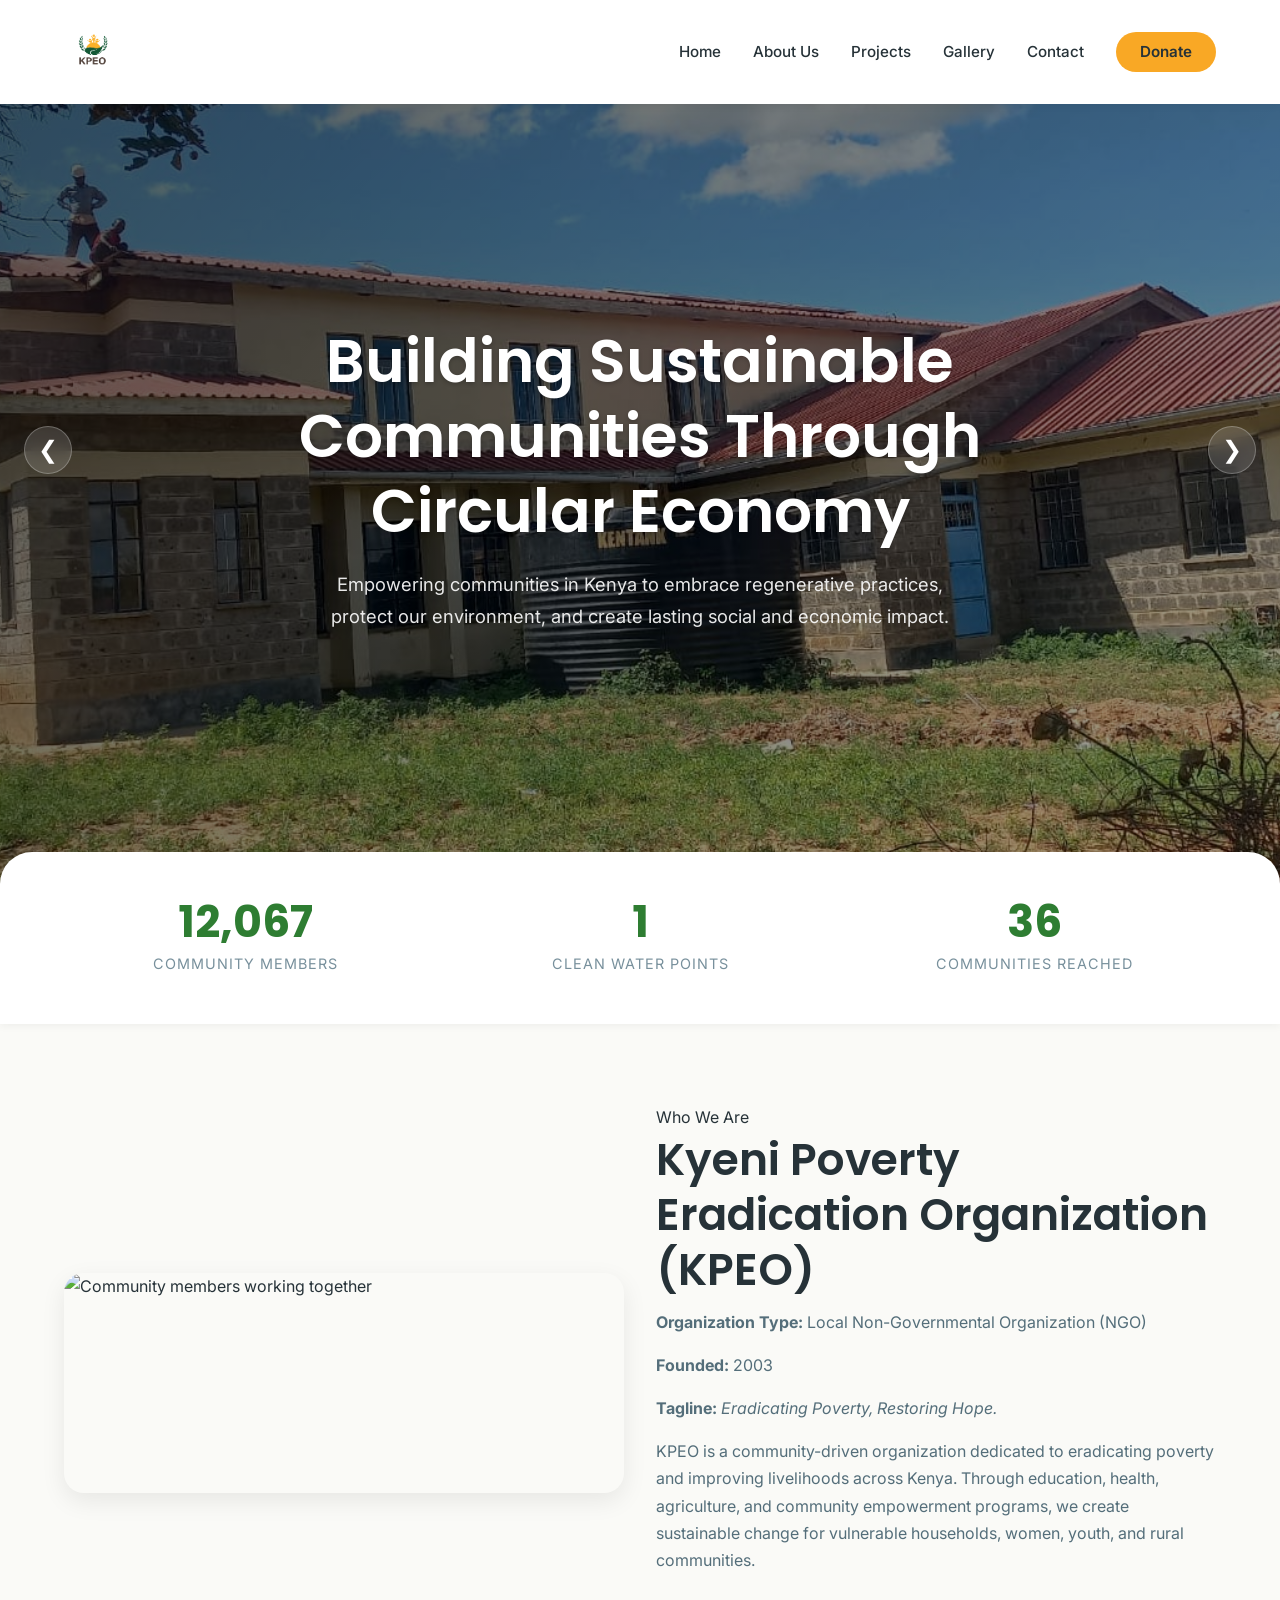
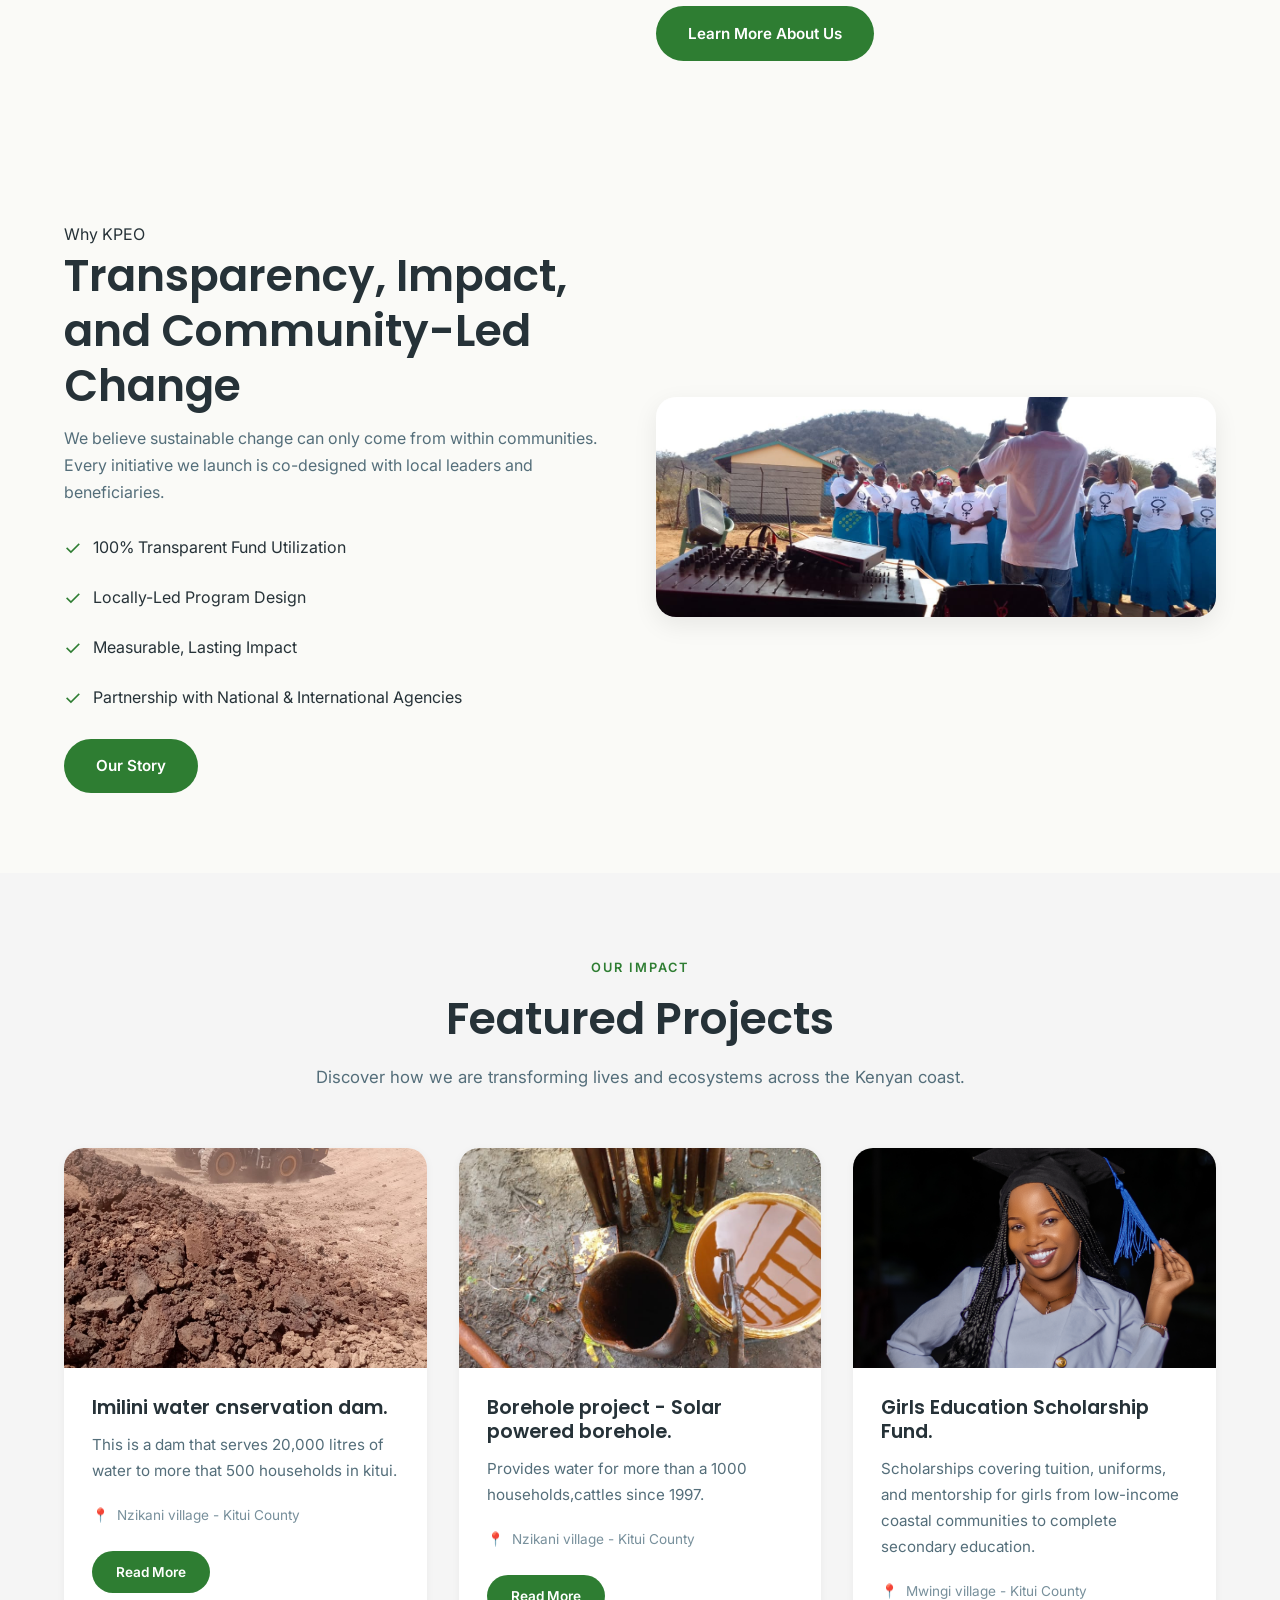
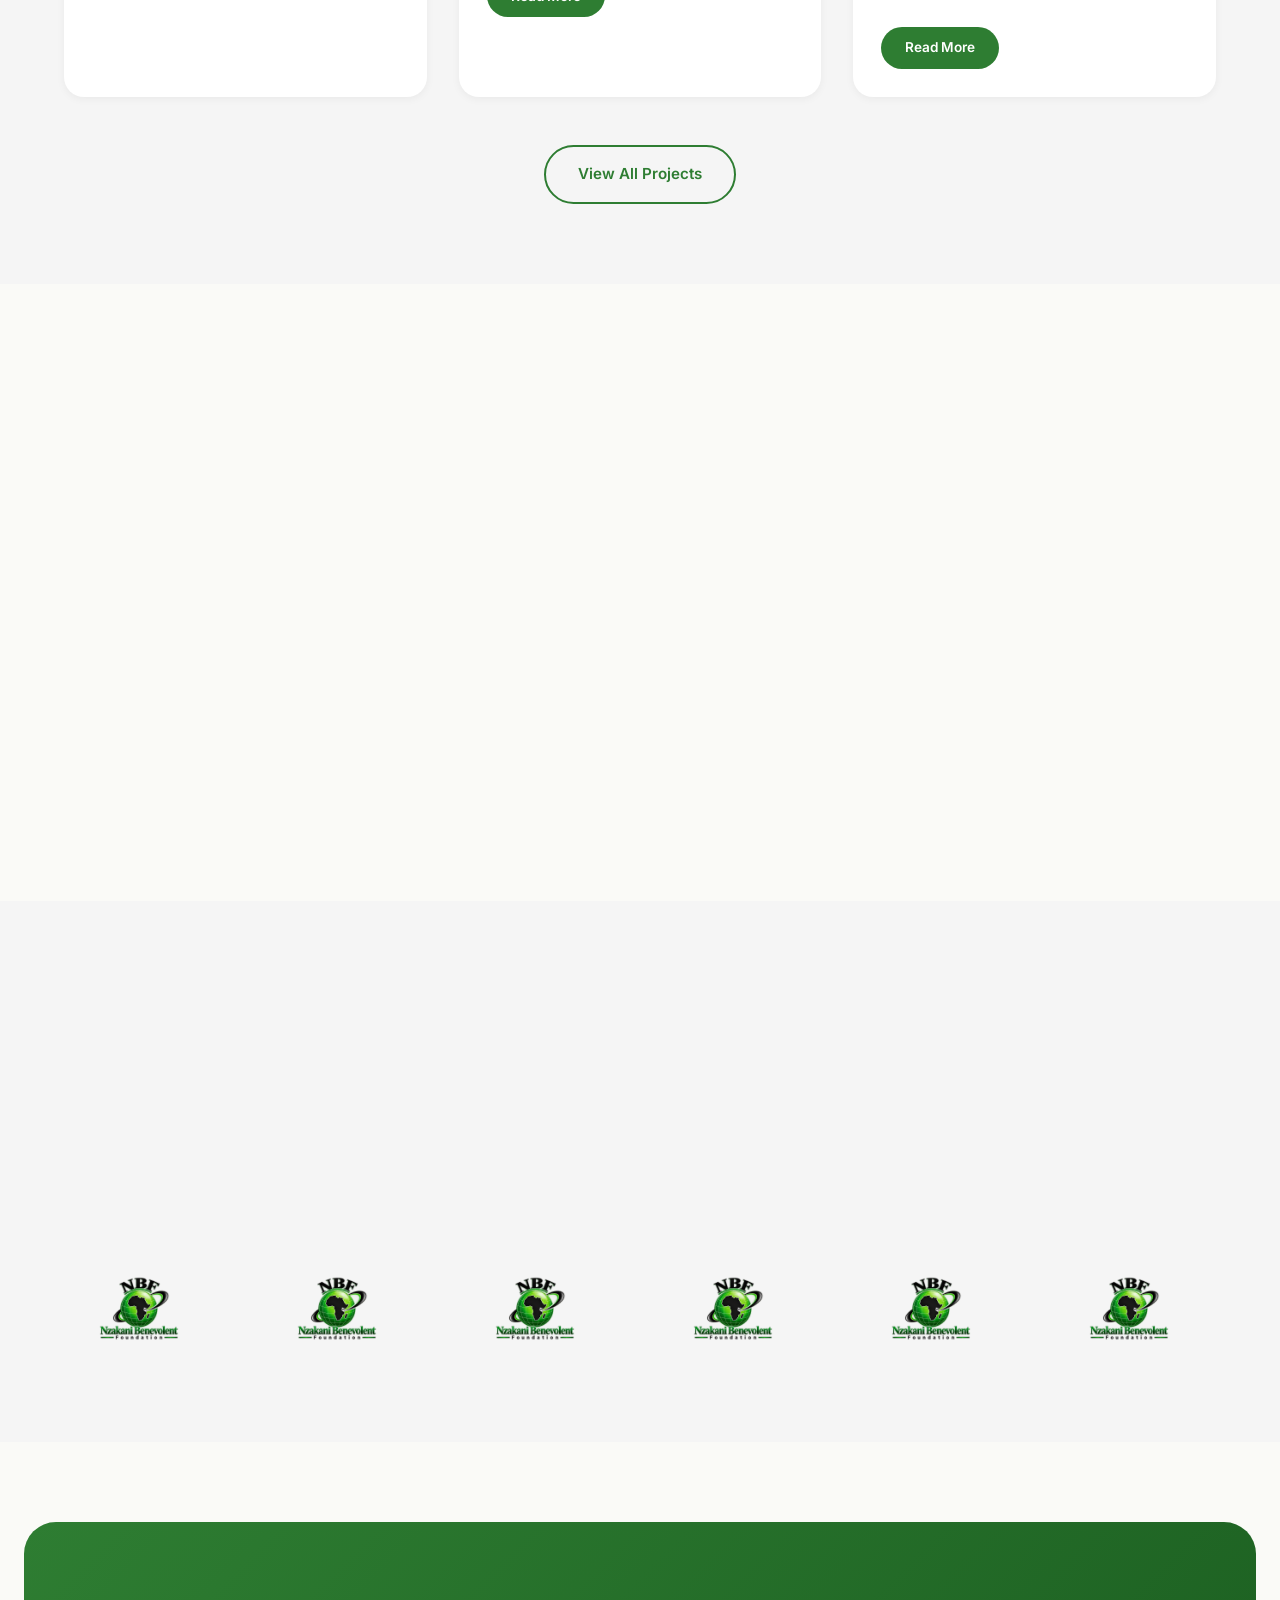
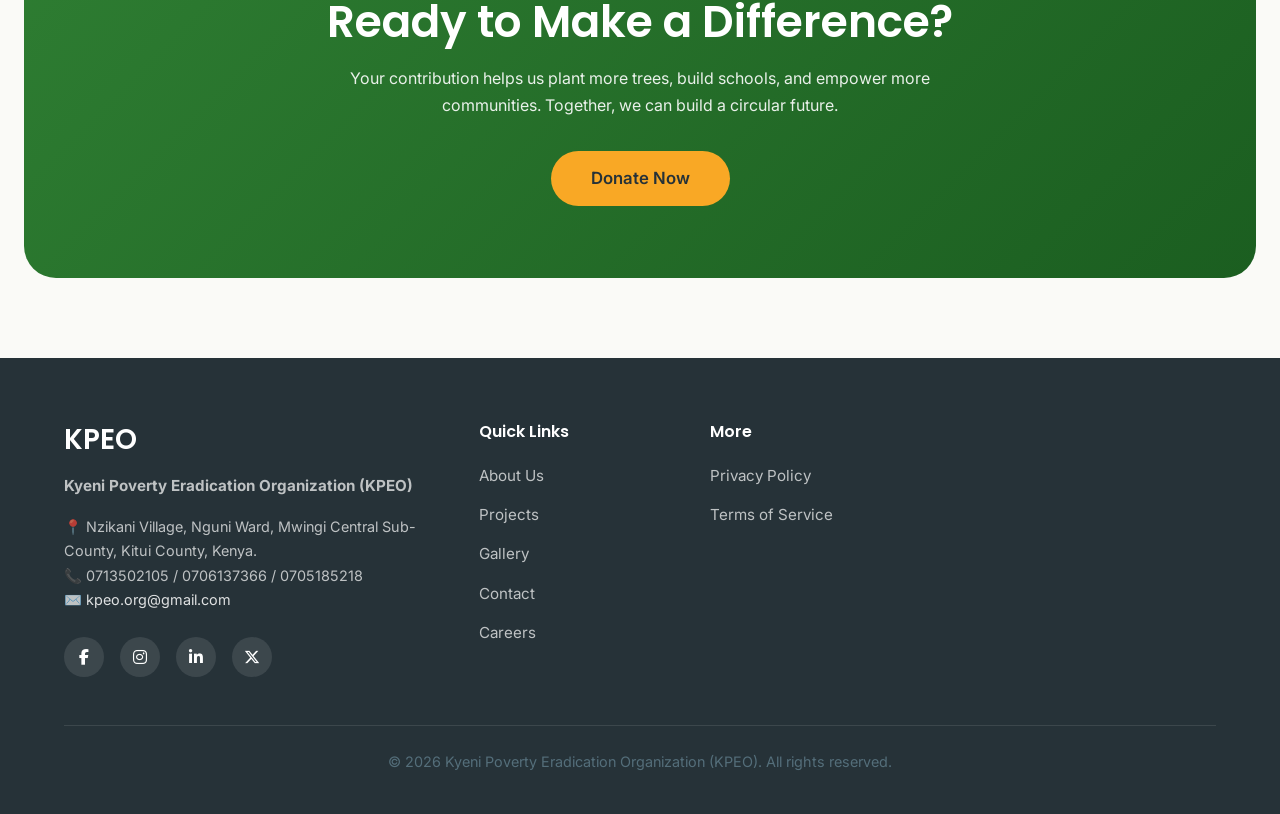
==== index.html @ de6117ae "Match home page featured project cards to projects page content and meta" ====
<!DOCTYPE html>
<html lang="en">
<head>
  <meta charset="UTF-8">
  <meta name="viewport" content="width=device-width, initial-scale=1.0">
  <meta name="description" content="Kyeni Poverty Eradication Organization (KPEO) - Building sustainable coastal communities in Kenya through circular economy, environmental conservation, education, and empowerment.">
  <meta name="keywords" content="KPEO, Kyeni Poverty Eradication Organization, Kenya, Kitui, Sustainability, Environment, NGO, Community, Waste Management, Recycling, Coastal Development">
  <link rel="canonical" href="https://kpeo.co.ke/">
  <meta property="og:title" content="Kyeni Poverty Eradication Organization | Building Sustainable Communities">
  <meta property="og:description" content="Join KPEO in creating sustainable coastal communities through circular economy initiatives, environmental conservation, education, and empowerment in Kenya.">
  <meta property="og:image" content="https://kpeo.co.ke/images/kpeo-01.png">
  <meta property="og:type" content="website">
  <meta property="og:url" content="https://kpeo.co.ke/">
  <meta name="twitter:card" content="summary_large_image">
  <meta name="twitter:title" content="Kyeni Poverty Eradication Organization | Building Sustainable Communities">
  <meta name="twitter:description" content="Join KPEO in creating sustainable coastal communities through circular economy initiatives in Kenya.">
  <meta name="twitter:image" content="https://kpeo.co.ke/images/kpeo-01.png">
  <title>Kyeni Poverty Eradication Organization | Building Sustainable Communities</title>
  
  <link rel="preconnect" href="https://fonts.googleapis.com">
  <link rel="preconnect" href="https://fonts.gstatic.com" crossorigin>
  <link href="https://fonts.googleapis.com/css2?family=Inter:wght@400;500;600;700&family=Poppins:wght@600;700;800&display=swap" rel="stylesheet">
  <link rel="preconnect" href="https://cdnjs.cloudflare.com">
  <link rel="stylesheet" href="https://cdnjs.cloudflare.com/ajax/libs/font-awesome/6.5.1/css/all.min.css">
  <link rel="stylesheet" href="css/style.css">
  <link rel="stylesheet" href="css/responsive.css">
  <link rel="stylesheet" href="css/animations.css">
  <link rel="sitemap" type="application/xml" title="Sitemap" href="/sitemap.xml">
  <script type="application/ld+json">
  {
    "@context": "https://schema.org",
    "@type": "Organization",
    "name": "Kyeni Poverty Eradication Organization",
    "alternateName": "KPEO",
    "url": "https://kpeo.co.ke",
    "logo": "https://kpeo.co.ke/images/kpeo-01.png",
    "address": {
      "@type": "PostalAddress",
      "streetAddress": "Nzikani Village, Nguni Ward",
      "addressLocality": "Mwingi Central Sub-County",
      "addressRegion": "Kitui County",
      "addressCountry": "Kenya"
    },
    "contactPoint": {
      "@type": "ContactPoint",
      "telephone": "+254-713-502-105",
      "contactType": "customer service"
    },
    "sameAs": [
      "https://www.facebook.com/KPEO.Kenya",
      "https://www.instagram.com/kpeo_kenya",
      "https://www.linkedin.com/company/kpeo",
      "https://twitter.com/kpeo_ke"
    ]
  }
  </script>
</head>
<body>
  <!-- Loading Screen -->
  <div class="loading-screen" aria-hidden="true">
    <div class="loader"></div>
  </div>

  <!-- Navigation -->
  <nav class="navbar" role="navigation" aria-label="Main Navigation">
    <div class="nav-container">
      <a href="index.html" class="nav-logo" aria-label="KPEO Home">
        <img src="images/kpeo-01.png" alt="KPEO Logo" class="nav-logo-img">
      </a>
      
      <ul class="nav-links">
        <li><a href="index.html" class="active">Home</a></li>
        <li><a href="about.html">About Us</a></li>
        <li><a href="projects.html">Projects</a></li>
        <li><a href="gallery.html">Gallery</a></li>
        <li><a href="contact.html">Contact</a></li>
        <li><a href="#donate" class="nav-donate mpesa-trigger">Donate</a></li>
      </ul>
      
      <div class="mobile-menu-btn" aria-label="Toggle Menu" aria-expanded="false">
        <span></span>
        <span></span>
        <span></span>
      </div>
    </div>
    
    <div class="mobile-menu" aria-hidden="true">
      <a href="index.html">Home</a>
      <a href="about.html">About Us</a>
      <a href="projects.html">Projects</a>
      <a href="gallery.html">Gallery</a>
      <a href="contact.html">Contact</a>
      <a href="#donate" class="btn btn-primary mpesa-trigger">Donate Now</a>
    </div>
  </nav>

  <main>
  <!-- Hero Section -->
  <header class="hero">
    <div class="hero-carousel">
      <div class="hero-slide active">
        <img src="images/gallery/WhatsApp Image 2026-08-18 at 15.17.33.jpeg" alt="KPEO community members working together on coastal development projects in Kenya" class="hero-background" loading="eager">
        <div class="hero-overlay"></div>
      </div>
      <div class="hero-slide">
        <img src="images/gallery/WhatsApp Image 2026-08-04 at 17.42.09.jpeg" alt="KPEO volunteers and community members collaborating on environmental conservation" class="hero-background" loading="lazy">
        <div class="hero-overlay"></div>
      </div>
      <div class="hero-slide">
        <img src="images/gallery/WhatsApp Image 2026-08-04 at 17.42.10.jpeg" alt="KPEO water project providing clean drinking water to coastal communities" class="hero-background" loading="lazy">
        <div class="hero-overlay"></div>
      </div>
      <div class="hero-slide">
        <img src="images/gallery/WhatsApp Image 2026-08-04 at 17.42.04 (2).jpeg" alt="KPEO sustainable farming and agriculture training for coastal communities" class="hero-background" loading="lazy">
        <div class="hero-overlay"></div>
      </div>
      <div class="hero-slide">
        <img src="images/gallery/WhatsApp Image 2026-08-04 at 17.42.06 (2).jpeg" alt="KPEO volunteers engaged in community development and environmental cleanup" class="hero-background" loading="lazy">
        <div class="hero-overlay"></div>
      </div>
    </div>
      <div class="hero-content">
        <h1>Building Sustainable Communities Through Circular Economy</h1>
        <p>Empowering communities in Kenya to embrace regenerative practices, protect our environment, and create lasting social and economic impact.</p>
      </div>
    <div class="hero-nav">
      <button class="hero-prev" aria-label="Previous slide">&#10094;</button>
      <button class="hero-next" aria-label="Next slide">&#10095;</button>
    </div>
    <div class="hero-dots">
      <button class="dot active" aria-label="Slide 1"></button>
      <button class="dot" aria-label="Slide 2"></button>
      <button class="dot" aria-label="Slide 3"></button>
      <button class="dot" aria-label="Slide 4"></button>
      <button class="dot" aria-label="Slide 5"></button>
    </div>
  </header>

  <!-- Stats Bar -->
  <section class="stats-bar">
    <div class="container">
      <div class="stats-grid">
        <div class="stat-item animate-fade-up">
          <div class="stat-number counter" data-target="12500">0</div>
          <div class="stat-label">Community Members</div>
        </div>
        <div class="stat-item animate-fade-up delay-2">
          <div class="stat-number counter" data-target="2">0</div>
          <div class="stat-label">Clean Water Points</div>
        </div>
        <div class="stat-item animate-fade-up delay-3">
          <div class="stat-number counter" data-target="38">0</div>
          <div class="stat-label">Communities Reached</div>
        </div>
      </div>
    </div>
  </section>

  <!-- About Preview -->
  <section class="section">
    <div class="container">
      <div class="grid grid-2" style="align-items: center;">
        <div class="animate-fade-left">
          <img src="https://picsum.photos/seed/community/800/600" alt="Community members working together" class="card-image" style="border-radius: var(--radius-lg); box-shadow: var(--shadow-md);">
        </div>
        <div class="animate-fade-right">
          <span class="subtitle">Who We Are</span>
          <h2>Kyeni Poverty Eradication Organization (KPEO)</h2>
          <p><strong>Organization Type:</strong> Local Non-Governmental Organization (NGO)</p>
          <p><strong>Founded:</strong> 2003</p>
          <p><strong>Tagline:</strong> <em>Eradicating Poverty, Restoring Hope.</em></p>
          <p>KPEO is a community-driven organization dedicated to eradicating poverty and improving livelihoods across Kenya. Through education, health, agriculture, and community empowerment programs, we create sustainable change for vulnerable households, women, youth, and rural communities.</p>
          <a href="about.html" class="btn btn-primary" style="margin-top: 1rem;">Learn More About Us</a>
        </div>
      </div>
    </div>
  </section>

  <!-- Why Choose Us -->
  <section class="section">
    <div class="container">
      <div class="grid grid-2" style="align-items: center;">
        <div class="animate-fade-left">
          <span class="subtitle">Why KPEO</span>
          <h2>Transparency, Impact, and Community-Led Change</h2>
          <p>We believe sustainable change can only come from within communities. Every initiative we launch is co-designed with local leaders and beneficiaries.</p>
          <ul style="margin-top: 1.5rem; display: flex; flex-direction: column; gap: 1rem;">
            <li style="display: flex; align-items: center; gap: 0.75rem;">
              <span style="color: var(--primary-green); font-size: 1.25rem;" aria-hidden="true">✓</span>
              <span>100% Transparent Fund Utilization</span>
            </li>
            <li style="display: flex; align-items: center; gap: 0.75rem;">
              <span style="color: var(--primary-green); font-size: 1.25rem;" aria-hidden="true">✓</span>
              <span>Locally-Led Program Design</span>
            </li>
            <li style="display: flex; align-items: center; gap: 0.75rem;">
              <span style="color: var(--primary-green); font-size: 1.25rem;" aria-hidden="true">✓</span>
              <span>Measurable, Lasting Impact</span>
            </li>
            <li style="display: flex; align-items: center; gap: 0.75rem;">
              <span style="color: var(--primary-green); font-size: 1.25rem;" aria-hidden="true">✓</span>
              <span>Partnership with National & International Agencies</span>
            </li>
          </ul>
          <a href="about.html" class="btn btn-primary" style="margin-top: 1.5rem;">Our Story</a>
        </div>
        <div class="animate-fade-right">
          <img src="images/gallery/WhatsApp Image 2026-08-04 at 18.52.10 (3).jpeg" alt="Mangrove restoration project" class="card-image" style="border-radius: var(--radius-lg); box-shadow: var(--shadow-md);">
        </div>
      </div>
    </div>
  </section>

  <!-- Featured Projects -->  
  <section class="section bg-light">
    <div class="container">
      <div class="section-header animate-fade-up">
        <span class="subtitle">Our Impact</span>
        <h2>Featured Projects</h2>
        <p>Discover how we are transforming lives and ecosystems across the Kenyan coast.</p>
      </div>
      <div class="grid grid-3">
        <article class="card project-card animate-fade-up">
          <img src="images/projects/WhatsApp Image 2026-08-04 at 17.42.02.jpeg" alt="Clean Water Project" class="card-image" loading="lazy">
          <div class="card-body">
            <h3 class="card-title">Imilini water cnservation dam.</h3>
            <p class="card-text">This is a dam that serves 20,000 litres of water to more that 500 households  in kitui.</p>
            <div class="card-meta"><span>📍</span>Nzikani village - Kitui County</div>
            <a href="projects.html" class="btn btn-primary btn-sm" style="margin-top: 1rem;">Read More</a>
          </div>
        </article>
        <article class="card project-card animate-fade-up delay-1">
          <img src="images/projects/WhatsApp Image 2026-08-04 at 17.42.05.jpeg" alt="Borehole Project" class="card-image" loading="lazy">
          <div class="card-body">
            <h3 class="card-title">Borehole project - Solar powered borehole.</h3>
            <p class="card-text">Provides water for more than a 1000 households,cattles since 1997.</p>
            <div class="card-meta"><span>📍</span> Nzikani village - Kitui County</div>
            <a href="projects.html" class="btn btn-primary btn-sm" style="margin-top: 1rem;">Read More</a>
          </div>
        </article>
        <article class="card project-card animate-fade-up delay-2">
          <img src="images/team/1002024699.jpg.jpeg" alt="Education Project" class="card-image" loading="lazy">
          <div class="card-body">
            <h3 class="card-title">Girls Education Scholarship Fund.</h3>
            <p class="card-text">Scholarships covering tuition, uniforms, and mentorship for girls from low-income coastal communities to complete secondary education.</p>
            <div class="card-meta"><span>📍</span> Mwingi village - Kitui County</div>
            <a href="projects.html" class="btn btn-primary btn-sm" style="margin-top: 1rem;">Read More</a>
          </div>
        </article>
      </div>
      <div class="text-center" style="margin-top: 3rem;">
        <a href="projects.html" class="btn btn-outline">View All Projects</a>
      </div>
    </div>
  </section>

  <!-- Testimonials -->
  <section class="section">
    <div class="container">
      <div class="section-header animate-fade-up">
        <span class="subtitle">Testimonials</span>
        <h2>Voices From Our Community</h2>
        <p>Hear from the people whose lives have been transformed by KPEO initiatives.</p>
      </div>
      <div class="grid grid-3">
        <div class="testimonial-card animate-fade-up">
          <p class="testimonial-text">"KPEO didn't just provide water; they gave us dignity and hope. Our children no longer walk 5 kilometers to fetch water."</p>
          <div class="testimonial-author">
            <span class="testimonial-avatar" style="display: flex; align-items: center; justify-content: center; background: var(--primary-green); color: white; font-weight: bold; font-size: 1.1rem;">FM</span>
            <div>
              <div class="testimonial-name">Charles Kimanzi</div>
              <div class="testimonial-role">Community Chair, Ngune</div>
            </div>
          </div>
        </div>
        <div class="testimonial-card animate-fade-up delay-1">
          <p class="testimonial-text">"The small kitchen garden changed my farming approach. My harvests have doubled while preserving the environment."</p>
          <div class="testimonial-author">
            <span class="testimonial-avatar" style="display: flex; align-items: center; justify-content: center; background: var(--ocean-blue); color: white; font-weight: bold; font-size: 1.1rem;">JO</span>
            <div>
              <div class="testimonial-name">Juma Mwendwa</div>
              <div class="testimonial-role">Youth Farmer, ukasi</div>
            </div>
          </div>
        </div>
        <div class="testimonial-card animate-fade-up delay-2">
          <p class="testimonial-text">"As a volunteer, I have never felt more connected to purpose. KPEO shows that local action creates global impact."</p>
          <div class="testimonial-author">
            <span class="testimonial-avatar" style="display: flex; align-items: center; justify-content: center; background: var(--accent-orange); color: var(--dark-text); font-weight: bold; font-size: 1.1rem;">WK</span>
            <div>
              <div class="testimonial-name">Mwema kituko</div>
              <div class="testimonial-role">Volunteer, Mwingi</div>
            </div>
          </div>
        </div>
      </div>
    </div>
  </section>

  <!-- Partners -->
  <section class="section bg-light">
    <div class="container">
      <div class="section-header animate-fade-up">
        <span class="subtitle">Our Partners</span>
        <h2>Collaborating for Greater Impact</h2>
        <p>We work with governments, international agencies, and local organizations to scale our reach.</p>
      </div>
      <div class="partners-carousel-wrap">
        <div class="partners-carousel">
          <img src="images/nbf.png" alt="Nzikani Benevolent Foundation (NBF) logo" class="partner-logo nbf-logo" loading="lazy">
          <img src="images/nbf.png" alt="Nzikani Benevolent Foundation (NBF) logo" class="partner-logo nbf-logo" loading="lazy">
          <img src="images/nbf.png" alt="Nzikani Benevolent Foundation (NBF) logo" class="partner-logo nbf-logo" loading="lazy">
          <img src="images/nbf.png" alt="Nzikani Benevolent Foundation (NBF) logo" class="partner-logo nbf-logo" loading="lazy">
          <img src="images/nbf.png" alt="Nzikani Benevolent Foundation (NBF) logo" class="partner-logo nbf-logo" loading="lazy">
          <img src="images/nbf.png" alt="Nzikani Benevolent Foundation (NBF) logo" class="partner-logo nbf-logo" loading="lazy">
          <img src="images/nbf.png" alt="Nzikani Benevolent Foundation (NBF) logo" class="partner-logo nbf-logo" loading="lazy">
          <img src="images/nbf.png" alt="Nzikani Benevolent Foundation (NBF) logo" class="partner-logo nbf-logo" loading="lazy">
        </div>
      </div>
    </div>
  </section>

  <!-- CTA -->
  <section class="section" id="donate">
    <div class="cta-section animate-fade-up">
      <h2>Ready to Make a Difference?</h2>
      <p>Your contribution helps us plant more trees, build schools, and empower more communities. Together, we can build a circular future.</p>
      <div class="hero-buttons">
        <button type="button" class="btn btn-accent btn-lg mpesa-trigger" id="mpesaBtn">Donate Now</button>
      </div>
    </div>
  </main>

  <!-- Footer -->
  <footer class="footer">
    <div class="container">
      <div class="footer-grid">
        <div class="footer-brand">
          <h3>KPEO</h3>
           <p><strong>Kyeni Poverty Eradication Organization (KPEO)</strong></p>
           <p style="font-size: 0.9rem; margin-top: 0.75rem;">
             📍 Nzikani Village, Nguni Ward, Mwingi Central Sub-County, Kitui County, Kenya.<br>
             📞 0713502105 / 0706137366 / 0705185218<br>
             ✉️ <a href="mailto:kpeo.org@gmail.com" style="color: rgba(255,255,255,0.85);">kpeo.org@gmail.com</a>
           </p>
           <div class="footer-social">
              <a href="#" aria-label="Facebook" class="social-icon-btn"><i class="fa-brands fa-facebook-f"></i></a>
              <a href="#" aria-label="Instagram" class="social-icon-btn"><i class="fa-brands fa-instagram"></i></a>
              <a href="#" aria-label="LinkedIn" class="social-icon-btn"><i class="fa-brands fa-linkedin-in"></i></a>
              <a href="#" aria-label="Twitter" class="social-icon-btn"><i class="fa-brands fa-x-twitter"></i></a>
           </div>
        </div>
        <div class="footer-links">
          <h4>Quick Links</h4>
          <ul>
            <li><a href="about.html">About Us</a></li>
            <li><a href="projects.html">Projects</a></li>
            <li><a href="gallery.html">Gallery</a></li>
            <li><a href="contact.html">Contact</a></li>
            <li><a href="#">Careers</a></li>
          </ul>
        </div>
        <div class="footer-links">
          <h4>More</h4>
            <ul>
              <li><a href="privacy.html">Privacy Policy</a></li>
              <li><a href="#">Terms of Service</a></li>
            </ul>
        </div>
      </div>
      <div class="footer-bottom">
         <p>&copy; 2026 Kyeni Poverty Eradication Organization (KPEO). All rights reserved.</p>
      </div>
    </div>
  </footer>

  <!-- Back To Top -->
  <button class="back-to-top" aria-label="Back to top" aria-hidden="true">
    <svg width="24" height="24" viewBox="0 0 24 24" fill="none" stroke="currentColor" stroke-width="2" stroke-linecap="round" stroke-linejoin="round"><path d="M18 15l-6-6-6 6"/></svg>
  </button>

  <!-- Lightbox -->
  <div class="lightbox" aria-hidden="true">
    <button class="lightbox-close" aria-label="Close lightbox">&times;</button>
    <button class="lightbox-nav lightbox-prev" aria-label="Previous image">&#10094;</button>
    <button class="lightbox-nav lightbox-next" aria-label="Next image">&#10095;</button>
    <div class="lightbox-content">
      <img src="" alt="" style="max-width:100%;max-height:80vh;border-radius:var(--radius-md);">
    </div>
  </div>

  <!-- M-Pesa Modal -->
  <div class="mpesa-modal-overlay" id="mpesaModal" aria-hidden="true">
    <div class="mpesa-modal" role="dialog" aria-modal="true" aria-labelledby="mpesaModalTitle">
      <button class="mpesa-modal-close" aria-label="Close modal">&times;</button>
      <img src="images/mpesa.png" alt="M-Pesa Logo" class="mpesa-logo">
      <h3 id="mpesaModalTitle">Donate via M-Pesa</h3>
      <p class="mpesa-till-label">Till Number</p>
      <p class="mpesa-till-number">4380149</p>
      <p class="mpesa-instructions">Go to <strong>Lipa na M-Pesa</strong> &rarr; <strong>Buy Goods</strong> &rarr; Enter Till Number above</p>
    </div>
  </div>

  <!-- Scripts -->
  <script src="js/script.js"></script>
  <script src="js/navigation.js"></script>  
  <script src="js/counters.js"></script>
  <script src="js/animations.js"></script>
  <script src="js/contact.js"></script>
  <script src="js/gallery.js"></script>
</body>
</html>
---- css/style.css ----
/* ============================================
   KPEO - MAIN STYLESHEET
   ============================================ */

/* CSS Custom Properties */
:root {
  --primary-green: #2E7D32;
  --ocean-blue: #0277BD;
  --accent-orange: #F9A825;
  --background: #FAFAF7;
  --white: #FFFFFF;
  --dark-text: #263238;
  --light-gray: #F5F5F5;
  --gray-300: #E0E0E0;
  --gray-700: #424242;
  --font-heading: 'Poppins', sans-serif;
  --font-body: 'Inter', sans-serif;
  --shadow-sm: 0 2px 8px rgba(0,0,0,0.05);
  --shadow-md: 0 8px 24px rgba(0,0,0,0.08);
  --shadow-lg: 0 16px 48px rgba(0,0,0,0.12);
  --radius-sm: 8px;
  --radius-md: 12px;
  --radius-lg: 20px;
  --radius-xl: 32px;
  --transition: 0.3s cubic-bezier(0.25, 0.46, 0.45, 0.94);
  --container-max: 1200px;
}

/* Reset & Base */
*, *::before, *::after {
  margin: 0;
  padding: 0;
  box-sizing: border-box;
}

html {
  scroll-behavior: smooth;
  font-size: 16px;
}

body {
  font-family: var(--font-body);
  color: var(--dark-text);
  background-color: var(--background);
  line-height: 1.7;
  overflow-x: hidden;
  -webkit-font-smoothing: antialiased;
  -moz-osx-font-smoothing: grayscale;
}

img {
  max-width: 100%;
  height: auto;
  display: block;
}

a {
  text-decoration: none;
  color: inherit;
  transition: color var(--transition);
}

ul {
  list-style: none;
}

/* Typography */
h1, h2, h3, h4, h5, h6 {
  font-family: var(--font-heading);
  font-weight: 600;
  line-height: 1.25;
  color: var(--dark-text);
  margin-bottom: 0.75rem;
}

h1 { font-size: clamp(2.25rem, 5vw, 3.75rem); }
h2 { font-size: clamp(1.75rem, 4vw, 2.75rem); }
h3 { font-size: clamp(1.25rem, 2.5vw, 1.75rem); }
h4 { font-size: 1.25rem; }
h5 { font-size: 1.1rem; }
h6 { font-size: 1rem; }

p {
  margin-bottom: 1rem;
  color: #546E7A;
}

/* Utilities */
.container {
  max-width: var(--container-max);
  margin: 0 auto;
  padding: 0 1.5rem;
}

.section {
  padding: 5rem 0;
}

.section-header {
  text-align: center;
  max-width: 700px;
  margin: 0 auto 3.5rem;
}

.section-header .subtitle {
  display: inline-block;
  text-transform: uppercase;
  letter-spacing: 2px;
  font-size: 0.8rem;
  font-weight: 600;
  color: var(--primary-green);
  margin-bottom: 0.75rem;
}

.section-header h2 {
  margin-bottom: 1rem;
}

.section-header p {
  font-size: 1.05rem;
  line-height: 1.8;
  margin-bottom: 0;
}

.bg-light { background-color: var(--light-gray); }
.bg-white { background-color: var(--white); }
.bg-green { background-color: var(--primary-green); }

.text-center { text-align: center; }
.text-white { color: var(--white); }
.text-green { color: var(--primary-green); }
.text-blue { color: var(--ocean-blue); }
.text-orange { color: var(--accent-orange); }

.flex { display: flex; }
.items-center { align-items: center; }
.justify-between { justify-content: space-between; }
.gap-1 { gap: 1rem; }
.gap-2 { gap: 2rem; }

.grid {
  display: grid;
  gap: 2rem;
}

.grid-2 { grid-template-columns: repeat(2, 1fr); }
.grid-3 { grid-template-columns: repeat(3, 1fr); }
.grid-4 { grid-template-columns: repeat(4, 1fr); }

/* Buttons */
.btn {
  display: inline-flex;
  align-items: center;
  justify-content: center;
  gap: 0.5rem;
  padding: 0.9rem 2rem;
  font-family: var(--font-body);
  font-size: 0.95rem;
  font-weight: 600;
  border-radius: 50px;
  border: none;
  cursor: pointer;
  transition: all var(--transition);
  position: relative;
  overflow: hidden;
}

.btn-primary {
  background-color: var(--primary-green);
  color: var(--white);
}

.btn-primary:hover {
  background-color: #1B5E20;
  transform: translateY(-2px);
  box-shadow: var(--shadow-md);
}

.btn-secondary {
  background-color: transparent;
  color: var(--white);
  border: 2px solid var(--white);
}

.btn-secondary:hover {
  background-color: var(--white);
  color: var(--dark-text);
  transform: translateY(-2px);
}

.btn-accent {
  background-color: var(--accent-orange);
  color: var(--dark-text);
}

.btn-accent:hover {
  background-color: #F57F17;
  transform: translateY(-2px);
  box-shadow: var(--shadow-md);
}

.btn-outline {
  background-color: transparent;
  color: var(--primary-green);
  border: 2px solid var(--primary-green);
}

.btn-outline:hover {
  background-color: var(--primary-green);
  color: var(--white);
}

.btn-sm {
  padding: 0.6rem 1.5rem;
  font-size: 0.85rem;
}

.btn-lg {
  padding: 1.1rem 2.5rem;
  font-size: 1.05rem;
}

/* Cards */
.card {
  background: var(--white);
  border-radius: var(--radius-lg);
  box-shadow: var(--shadow-sm);
  overflow: hidden;
  transition: all var(--transition);
}

.card:hover {
  transform: translateY(-8px);
  box-shadow: var(--shadow-lg);
}

.card-image {
  width: 100%;
  height: 220px;
  object-fit: cover;
}

.card-body {
  padding: 1.75rem;
}

.card-title {
  font-size: 1.2rem;
  font-weight: 600;
  margin-bottom: 0.75rem;
}

.card-text {
  font-size: 0.95rem;
  color: #546E7A;
  margin-bottom: 1.25rem;
}

.card-meta {
  display: flex;
  align-items: center;
  gap: 0.5rem;
  font-size: 0.85rem;
  color: #78909C;
  margin-bottom: 0.5rem;
}

/* Progress Bar */
.progress {
  width: 100%;
  height: 8px;
  background-color: var(--light-gray);
  border-radius: 10px;
  overflow: hidden;
  margin: 1rem 0;
}

.progress-bar {
  height: 100%;
  background-color: var(--primary-green);
  border-radius: 10px;
  transition: width 1s ease;
}

/* Navigation */
.navbar {
  position: fixed;
  top: 0;
  left: 0;
  width: 100%;
  z-index: 1000;
  padding: 0.75rem 0;
  background-color: var(--white);
  box-shadow: var(--shadow-sm);
  transition: all var(--transition);
}

.navbar.scrolled {
  padding: 0.6rem 0;
  box-shadow: var(--shadow-md);
}

.nav-container {
  max-width: var(--container-max);
  margin: 0 auto;
  padding: 0 1.5rem;
  display: flex;
  align-items: center;
  justify-content: space-between;
  gap: 2rem;
}

.nav-logo {
  display: flex;
  align-items: center;
  gap: 0.75rem;
  transition: all var(--transition);
  z-index: 1001;
}

.nav-logo-img {
  height: 80px;
  width: auto;
  object-fit: contain;
  flex-shrink: 0;
}

.navbar.scrolled .nav-logo-img {
  height: 64px;
}

.nav-links {
  display: flex;
  align-items: center;
  gap: 2rem;
  flex-shrink: 0;
}

.nav-links a {
  font-size: 0.95rem;
  font-weight: 500;
  color: var(--dark-text);
  transition: color var(--transition);
  position: relative;
}

.nav-links a::after {
  content: '';
  position: absolute;
  bottom: -4px;
  left: 0;
  width: 0;
  height: 2px;
  background-color: var(--accent-orange);
  transition: width var(--transition);
}

.nav-links a:hover::after,
.nav-links a.active::after {
  width: 100%;
}

.nav-links a:hover {
  color: var(--primary-green);
}

.nav-donate {
  padding: 0.65rem 1.5rem;
  background-color: var(--accent-orange);
  color: var(--dark-text) !important;
  border-radius: 50px;
  font-weight: 600 !important;
}

.nav-donate:hover {
  background-color: #F57F17;
  color: var(--dark-text) !important;
}

.nav-donate::after {
  display: none !important;
}

/* Mobile Menu Button */
.mobile-menu-btn {
  display: none;
  flex-direction: column;
  gap: 5px;
  cursor: pointer;
  z-index: 1001;
}

.mobile-menu-btn span {
  display: block;
  width: 24px;
  height: 2px;
  background-color: var(--dark-text);
  transition: all var(--transition);
}

.mobile-menu-btn.active span:nth-child(1) {
  transform: rotate(45deg) translate(5px, 5px);
}

.mobile-menu-btn.active span:nth-child(2) {
  opacity: 0;
}

.mobile-menu-btn.active span:nth-child(3) {
  transform: rotate(-45deg) translate(5px, -5px);
}

/* Mobile Menu */
.mobile-menu {
  position: fixed;
  top: 0;
  right: -100%;
  width: 100%;
  height: 100vh;
  background-color: rgba(255,255,255,0.98);
  backdrop-filter: blur(10px);
  display: flex;
  flex-direction: column;
  align-items: center;
  justify-content: center;
  gap: 2rem;
  transition: right 0.4s cubic-bezier(0.25, 0.46, 0.45, 0.94);
  z-index: 999;
}

.mobile-menu.active {
  right: 0;
}

.mobile-menu a {
  font-size: 1.5rem;
  font-weight: 600;
  color: var(--dark-text);
}

.mobile-menu .btn {
  margin-top: 1rem;
}

/* Hero Section */
.hero {
  position: relative;
  min-height: 100vh;
  display: flex;
  align-items: center;
  justify-content: center;
  text-align: center;
  overflow: hidden;
  padding-top: 6rem;
}

.hero-background {
  position: absolute;
  top: 0;
  left: 0;
  width: 100%;
  height: 100%;
  object-fit: cover;
  z-index: -2;
}

.hero-overlay {
  position: absolute;
  top: 0;
  left: 0;
  width: 100%;
  height: 100%;
  background: linear-gradient(135deg, rgba(0,0,0,0.65) 0%, rgba(0,0,0,0.35) 100%);
  z-index: -1;
}

.hero-content {
  max-width: 850px;
  padding: 0 1.5rem;
  animation: fadeInUp 1s ease;
}

.hero-badge {
  display: inline-block;
  padding: 0.4rem 1.2rem;
  background: rgba(255,255,255,0.15);
  backdrop-filter: blur(10px);
  color: var(--white);
  border-radius: 50px;
  font-size: 0.85rem;
  font-weight: 600;
  margin-bottom: 1.5rem;
  border: 1px solid rgba(255,255,255,0.2);
}

.hero h1 {
  color: var(--white);
  margin-bottom: 1.25rem;
  text-shadow: 0 2px 4px rgba(0,0,0,0.2);
}

.hero p {
  color: rgba(255,255,255,0.9);
  font-size: 1.15rem;
  margin-bottom: 2.5rem;
  max-width: 650px;
  margin-left: auto;
  margin-right: auto;
}

.hero-buttons {
  display: flex;
  gap: 1rem;
  justify-content: center;
  flex-wrap: wrap;
}

.hero-stats {
  display: flex;
  gap: 3rem;
  justify-content: center;
  margin-top: 4rem;
  flex-wrap: wrap;
}

.hero-stat {
  text-align: center;
  color: var(--white);
}

.hero-stat-number {
  display: block;
  font-family: var(--font-heading);
  font-size: 2.5rem;
  font-weight: 700;
  line-height: 1;
  margin-bottom: 0.5rem;
}

.hero-stat-label {
  font-size: 0.9rem;
  opacity: 0.85;
  text-transform: uppercase;
  letter-spacing: 1px;
}

/* Stats Bar */
.stats-bar {
  background: var(--white);
  padding: 3rem 0;
  margin-top: -3rem;
  position: relative;
  z-index: 10;
  border-radius: var(--radius-xl) var(--radius-xl) 0 0;
  box-shadow: var(--shadow-sm);
}

.stats-grid {
  display: flex;
  justify-content: space-around;
  gap: 2rem;
  flex-wrap: wrap;
}

.stat-item {
  text-align: center;
  flex: 1 1 200px;
}

.stat-number {
  font-family: var(--font-heading);
  font-size: 2.75rem;
  font-weight: 700;
  color: var(--primary-green);
  line-height: 1;
  margin-bottom: 0.5rem;
}

.stat-label {
  font-size: 0.9rem;
  color: #78909C;
  text-transform: uppercase;
  letter-spacing: 1px;
}

/* Section Features */
.feature-card {
  background: var(--white);
  border-radius: var(--radius-lg);
  padding: 2.5rem;
  text-align: center;
  transition: all var(--transition);
  border: 1px solid transparent;
}

.feature-card:hover {
  transform: translateY(-6px);
  box-shadow: var(--shadow-md);
  border-color: var(--light-gray);
}

.feature-icon {
  width: 64px;
  height: 64px;
  margin: 0 auto 1.5rem;
  background: rgba(46,125,50,0.08);
  border-radius: var(--radius-md);
  display: flex;
  align-items: center;
  justify-content: center;
  color: var(--primary-green);
  font-size: 1.75rem;
}

/* Timeline */
.timeline {
  position: relative;
  padding-left: 2rem;
}

.timeline::before {
  content: '';
  position: absolute;
  left: 0;
  top: 0;
  bottom: 0;
  width: 2px;
  background: var(--light-gray);
}

.timeline-item {
  position: relative;
  padding-bottom: 2.5rem;
  padding-left: 2rem;
}

.timeline-item::before {
  content: '';
  position: absolute;
  left: -2rem;
  top: 0.5rem;
  width: 12px;
  height: 12px;
  border-radius: 50%;
  background: var(--primary-green);
  border: 3px solid var(--white);
  box-shadow: 0 0 0 3px var(--primary-green);
}

/* Team Card */
.team-card {
  background: var(--white);
  border-radius: var(--radius-lg);
  overflow: hidden;
  box-shadow: var(--shadow-sm);
  transition: all var(--transition);
  border-top: 4px solid var(--primary-green);
}

.team-card:nth-child(2) {
  border-top-color: var(--ocean-blue);
}

.team-card:nth-child(3) {
  border-top-color: var(--accent-orange);
}

.team-card:hover {
  transform: translateY(-8px);
  box-shadow: var(--shadow-lg);
}

.team-card img {
  width: 100%;
  height: 250px;
  object-fit: cover;
  transition: transform var(--transition);
}

.team-card:hover img {
  transform: scale(1.05);
}

.team-card-body {
  padding: 1.5rem;
  text-align: center;
}

.team-card-name {
  font-size: 1.05rem;
  font-weight: 600;
  margin-bottom: 0.25rem;
}

.team-card-role {
  font-size: 0.85rem;
  color: var(--primary-green);
  font-weight: 500;
  margin-bottom: 0.5rem;
}

/* Testimonial Card */
.testimonial-card {
  background: var(--white);
  border-radius: var(--radius-lg);
  padding: 2.5rem;
  box-shadow: var(--shadow-sm);
  position: relative;
}

.testimonial-card::before {
  content: '"';
  position: absolute;
  top: 1rem;
  left: 1.5rem;
  font-size: 4rem;
  line-height: 1;
  color: rgba(46,125,50,0.1);
  font-family: serif;
}

.testimonial-text {
  font-style: italic;
  color: #546E7A;
  margin-bottom: 1.5rem;
  position: relative;
  z-index: 1;
}

.testimonial-author {
  display: flex;
  align-items: center;
  gap: 1rem;
}

.testimonial-avatar {
  width: 50px;
  height: 50px;
  border-radius: 50%;
  object-fit: cover;
}

.testimonial-name {
  font-weight: 600;
  font-size: 0.95rem;
}

.testimonial-role {
  font-size: 0.85rem;
  color: #78909C;
}

/* Partner Carousel */
.partners-carousel-wrap {
  overflow: hidden;
  width: 100%;
  position: relative;
}

.partners-carousel {
  display: flex;
  gap: 3rem;
  align-items: center;
  animation: partnersScroll 5s linear infinite;
  width: max-content;
}

.partners-carousel:hover {
  animation-play-state: paused;
}

.partners-carousel img {
  height: 300px;
  width: auto;
  object-fit: contain;
  filter: grayscale(100%);
  opacity: 0.7;
  transition: all 0.5s cubic-bezier(0.34, 1.56, 0.64, 1);
  transform: scale(1);
  flex-shrink: 0;
}

.partners-carousel img:hover {
  filter: grayscale(0%);
  opacity: 1;
  transform: scale(1.15);
}

/* NBF logo highlight - full color, no grayscale */
.partners-carousel .partner-logo.nbf-logo {
  filter: none;
  opacity: 1;
  transform: scale(1.1);
  height: 100px;
}

@keyframes partnersScroll {
  0% { transform: translateX(0); }
  100% { transform: translateX(-50%); }
}

/* Partner carousel mobile touch effect */
@media (max-width: 768px) {
  .partners-carousel img {
    transition: all 0.4s cubic-bezier(0.34, 1.56, 0.64, 1);
  }

  .partners-carousel img:active {
    transform: scale(1.12);
    filter: grayscale(0%);
    opacity: 1;
  }
}

/* NBF Partner Badge - Creative Highlight */
.partner-badge {
  display: inline-flex;
  align-items: center;
  justify-content: center;
  gap: 0.75rem;
  padding: 0.4rem 1rem;
  border-radius: 50px;
  background: linear-gradient(135deg, var(--primary-green), var(--ocean-blue));
  box-shadow: 0 8px 28px rgba(46,125,50,0.35),
              0 0 0 4px rgba(255,255,255,0.4);
  color: var(--white);
  text-decoration: none;
  font-weight: 600;
  font-size: 0.9rem;
  letter-spacing: 0.5px;
  transition: all 0.5s cubic-bezier(0.34, 1.56, 0.64, 1);
  flex-shrink: 0;
  position: relative;
  overflow: hidden;
  border: 1px solid rgba(255,255,255,0.25);
}

.partner-badge::before {
  content: '';
  position: absolute;
  top: -50%;
  left: -50%;
  width: 200%;
  height: 200%;
  background: linear-gradient(45deg, transparent, rgba(255,255,255,0.35), transparent);
  transform: rotate(25deg);
  transition: transform 0.8s;
  pointer-events: none;
}

.partner-badge:hover {
  transform: translateY(-6px) scale(1.08);
  box-shadow: 0 20px 40px rgba(46,125,50,0.55),
              0 0 24px 8px rgba(255,255,255,0.5);
}

.partner-badge:hover::before {
  transform: rotate(25deg) translateX(10%);
}

.partner-badge .bf-circle {
  display: flex;
  align-items: center;
  justify-content: center;
  width: 36px;
  height: 36px;
  flex-shrink: 0;
  border-radius: 50%;
  background: rgba(255,255,255,0.95);
  color: var(--primary-green);
  font-family: var(--font-heading);
  font-size: 1.05rem;
  font-weight: 800;
  letter-spacing: 1px;
  box-shadow: 0 2px 6px rgba(0,0,0,0.12);
  transition: transform 0.5s;
}

.partner-badge:hover .bf-circle {
  transform: scale(1.15);
}

.partner-badge .bf-name {
  font-family: var(--font-heading);
  font-weight: 700;
  white-space: nowrap;
}

/* NBF badge animation pulse on load */
@keyframes nbfPulse {
  0%, 100% { box-shadow: 0 8px 28px rgba(46,125,50,0.35), 0 0 0 4px rgba(255,255,255,0.4); }
  50% { box-shadow: 0 14px 36px rgba(2,119,189,0.5), 0 0 12px 6px rgba(255,255,255,0.6); }
}

.partner-badge.featured {
  animation: nbfPulse 3s ease-in-out infinite;
}

/* Project Card Specifics */
.project-status {
  display: inline-block;
  padding: 0.3rem 1rem;
  border-radius: 50px;
  font-size: 0.8rem;
  font-weight: 600;
  text-transform: uppercase;
  letter-spacing: 0.5px;
  margin-bottom: 1rem;
}

.status-active {
  background: rgba(46,125,50,0.1);
  color: var(--primary-green);
}

.status-completed {
  background: rgba(2,119,189,0.1);
  color: var(--ocean-blue);
}

.project-progress .progress-bar {
  background: linear-gradient(90deg, var(--primary-green), var(--ocean-blue));
}

/* Gallery */
.gallery-grid {
  column-count: 3;
  column-gap: 1.5rem;
}

.gallery-item {
  break-inside: avoid;
  margin-bottom: 1.5rem;
  border-radius: var(--radius-lg);
  overflow: hidden;
  cursor: pointer;
  position: relative;
}

.gallery-item img {
  width: 100%;
  border-radius: var(--radius-lg);
  transition: transform var(--transition);
}

.gallery-item:hover img {
  transform: scale(1.08);
}

.gallery-overlay {
  position: absolute;
  top: 0;
  left: 0;
  width: 100%;
  height: 100%;
  background: linear-gradient(to top, rgba(0,0,0,0.6), transparent);
  opacity: 0;
  transition: opacity var(--transition);
  display: flex;
  flex-direction: column;
  justify-content: flex-end;
  padding: 1.5rem;
  color: var(--white);
  border-radius: var(--radius-lg);
}

.gallery-item:hover .gallery-overlay {
  opacity: 1;
}

.gallery-title {
  font-size: 1.1rem;
  font-weight: 600;
  margin-bottom: 0.25rem;
}

.gallery-category {
  font-size: 0.85rem;
  opacity: 0.85;
  text-transform: uppercase;
  letter-spacing: 1px;
}

/* Lightbox */
.lightbox {
  display: none;
  position: fixed;
  top: 0;
  left: 0;
  width: 100%;
  height: 100%;
  background: rgba(0,0,0,0.9);
  z-index: 2000;
  align-items: center;
  justify-content: center;
  padding: 2rem;
}

.lightbox.active {
  display: flex;
  animation: fadeIn 0.3s ease;
}

.lightbox-content {
  max-width: 90%;
  max-height: 80vh;
  border-radius: var(--radius-md);
}

.lightbox-close {
  position: absolute;
  top: 1.5rem;
  right: 1.5rem;
  color: var(--white);
  font-size: 2rem;
  cursor: pointer;
  width: 48px;
  height: 48px;
  display: flex;
  align-items: center;
  justify-content: center;
  background: rgba(255,255,255,0.1);
  border-radius: 50%;
  transition: all var(--transition);
}

.lightbox-close:hover {
  background: rgba(255,255,255,0.2);
}

.lightbox-nav {
  position: absolute;
  top: 50%;
  transform: translateY(-50%);
  color: var(--white);
  font-size: 2rem;
  cursor: pointer;
  width: 50px;
  height: 50px;
  display: flex;
  align-items: center;
  justify-content: center;
  background: rgba(255,255,255,0.1);
  border-radius: 50%;
  transition: all var(--transition);
  user-select: none;
}

.lightbox-nav:hover {
  background: rgba(255,255,255,0.2);
}

.lightbox-prev { left: 1.5rem; }
.lightbox-next { right: 1.5rem; }

/* M-Pesa Modal */
.mpesa-modal-overlay {
  position: fixed;
  top: 0;
  left: 0;
  width: 100%;
  height: 100%;
  background: rgba(0,0,0,0.75);
  z-index: 3000;
  display: flex;
  align-items: center;
  justify-content: center;
  padding: 2rem;
  opacity: 0;
  visibility: hidden;
  transition: opacity 0.35s cubic-bezier(0.25, 0.46, 0.45, 0.94), visibility 0.35s;
}

.mpesa-modal-overlay.active {
  opacity: 1;
  visibility: visible;
}

.mpesa-modal {
  background: var(--white);
  padding: 3rem 2.5rem;
  border-radius: var(--radius-lg);
  text-align: center;
  max-width: 420px;
  width: 100%;
  position: relative;
  box-shadow: var(--shadow-lg);
  transform: scale(0.92) translateY(20px);
  transition: transform 0.35s cubic-bezier(0.25, 0.46, 0.45, 0.94);
}

.mpesa-modal-overlay.active .mpesa-modal {
  transform: scale(1) translateY(0);
}

.mpesa-modal-close {
  position: absolute;
  top: 1rem;
  right: 1rem;
  background: none;
  border: none;
  font-size: 2rem;
  cursor: pointer;
  color: var(--gray-700);
  width: 40px;
  height: 40px;
  display: flex;
  align-items: center;
  justify-content: center;
  border-radius: 50%;
  transition: all var(--transition);
}

.mpesa-modal-close:hover {
  background: var(--light-gray);
}

.mpesa-logo {
  width: 180px;
  height: auto;
  margin: 0 auto 1.5rem;
  display: block;
}

.mpesa-modal h3 {
  font-family: var(--font-heading);
  font-size: 1.75rem;
  margin-bottom: 1rem;
  color: var(--primary-green);
}

.mpesa-till-label {
  font-size: 0.875rem;
  text-transform: uppercase;
  letter-spacing: 1px;
  color: var(--gray-700);
  margin-bottom: 0.25rem;
}

.mpesa-till-number {
  font-family: var(--font-heading);
  font-size: 2.5rem;
  font-weight: 700;
  color: var(--dark-text);
  letter-spacing: 2px;
  margin-bottom: 1.5rem;
}

.mpesa-instructions {
  font-size: 0.9rem;
  color: var(--gray-700);
  line-height: 1.6;
}

/* Contact Form */
.contact-form {
  background: var(--white);
  padding: 2.5rem;
  border-radius: var(--radius-lg);
  box-shadow: var(--shadow-sm);
}

.form-group {
  margin-bottom: 1.5rem;
}

.form-group label {
  display: block;
  margin-bottom: 0.5rem;
  font-weight: 500;
  font-size: 0.9rem;
}

.form-group input,
.form-group textarea,
.form-group select {
  width: 100%;
  padding: 0.9rem 1rem;
  border: 1px solid var(--gray-300);
  border-radius: var(--radius-md);
  font-family: var(--font-body);
  font-size: 0.95rem;
  transition: all var(--transition);
  background: var(--background);
}

.form-group input:focus,
.form-group textarea:focus,
.form-group select:focus {
  outline: none;
  border-color: var(--primary-green);
  box-shadow: 0 0 0 3px rgba(46,125,50,0.1);
}

.form-group textarea {
  min-height: 150px;
  resize: vertical;
}

.form-row {
  display: grid;
  grid-template-columns: 1fr 1fr;
  gap: 1rem;
}

/* FAQ */
.faq-item {
  background: var(--white);
  border-radius: var(--radius-md);
  margin-bottom: 1rem;
  box-shadow: var(--shadow-sm);
  overflow: hidden;
}

.faq-question {
  padding: 1.25rem 1.5rem;
  cursor: pointer;
  display: flex;
  justify-content: space-between;
  align-items: center;
  font-weight: 600;
  transition: all var(--transition);
}

.faq-question:hover {
  color: var(--primary-green);
}

.faq-icon {
  transition: transform var(--transition);
  font-size: 1.2rem;
}

.faq-item.active .faq-icon {
  transform: rotate(45deg);
}

.faq-answer {
  max-height: 0;
  overflow: hidden;
  transition: max-height 0.4s ease, padding 0.4s ease;
}

.faq-item.active .faq-answer {
  max-height: 300px;
  padding: 0 1.5rem 1.5rem;
}

.faq-answer p {
  margin-bottom: 0;
  color: #546E7A;
}

/* Social Cards */
.social-card {
  display: flex;
  align-items: center;
  gap: 1.25rem;
  padding: 1.5rem;
  background: var(--white);
  border-radius: var(--radius-lg);
  box-shadow: var(--shadow-sm);
  transition: all var(--transition);
}

.social-card:hover {
  transform: translateY(-4px);
  box-shadow: var(--shadow-md);
}

.social-icon {
  width: 48px;
  height: 48px;
  border-radius: 50%;
  display: flex;
  align-items: center;
  justify-content: center;
  color: var(--white);
  font-size: 1.25rem;
  flex-shrink: 0;
}

.social-info h4 {
  margin-bottom: 0.1rem;
  font-size: 1rem;
}

.social-info span {
  font-size: 0.85rem;
  color: #78909C;
}

/* Back To Top */
.back-to-top {
  position: fixed;
  bottom: 2rem;
  right: 2rem;
  width: 48px;
  height: 48px;
  background: var(--primary-green);
  color: var(--white);
  border: none;
  border-radius: 50%;
  display: flex;
  align-items: center;
  justify-content: center;
  cursor: pointer;
  box-shadow: var(--shadow-md);
  opacity: 0;
  visibility: hidden;
  transition: all var(--transition);
  z-index: 900;
}

.back-to-top.visible {
  opacity: 1;
  visibility: visible;
}

.back-to-top:hover {
  background: #1B5E20;
  transform: translateY(-3px);
}

/* CTA Section */
.cta-section {
  background: linear-gradient(135deg, var(--primary-green), #1B5E20);
  padding: 4.5rem 0;
  text-align: center;
  color: var(--white);
  border-radius: var(--radius-xl);
  margin: 0 1.5rem;
}

.cta-section h2 {
  color: var(--white);
  margin-bottom: 1rem;
}

.cta-section p {
  color: rgba(255,255,255,0.9);
  max-width: 600px;
  margin: 0 auto 2rem;
}

/* Footer */
.footer {
  background-color: var(--dark-text);
  color: rgba(255,255,255,0.75);
  padding: 4rem 0 0;
}

.footer-grid {
  display: grid;
  grid-template-columns: 2fr 1fr 1fr 1.5fr;
  gap: 3rem;
  margin-bottom: 3rem;
}

.footer-brand h3 {
  color: var(--white);
  margin-bottom: 1rem;
}

.footer-brand p {
  color: rgba(255,255,255,0.7);
  font-size: 0.95rem;
}

.footer-links h4 {
  color: var(--white);
  font-size: 1rem;
  margin-bottom: 1.25rem;
}

.footer-links ul li {
  margin-bottom: 0.75rem;
}

.footer-links a {
  color: rgba(255,255,255,0.7);
  font-size: 0.95rem;
}

.footer-links a:hover {
  color: var(--accent-orange);
}

.footer-bottom {
  border-top: 1px solid rgba(255,255,255,0.1);
  padding: 1.5rem 0;
  text-align: center;
  font-size: 0.9rem;
  color: rgba(255,255,255,0.5);
}

/* Social Icons - Footer */
.footer-social {
  display: flex;
  gap: 1rem;
  margin-top: 1.5rem;
}

.footer-social .social-icon-btn {
  width: 40px;
  height: 40px;
  background: rgba(255,255,255,0.1);
  border-radius: 50%;
  display: flex;
  align-items: center;
  justify-content: center;
  color: white;
  transition: all var(--transition);
  --glow-color: rgba(255,255,255,0.3);
  text-decoration: none;
}

.footer-social .social-icon-btn:hover i {
  animation: floatGlow 2s cubic-bezier(0.34, 1.56, 0.64, 1) infinite;
}

.footer-social .fa-facebook-f { --social-glow: #1877F2; }
.footer-social .fa-instagram { --social-glow: #E4405F; }
.footer-social .fa-linkedin-in { --social-glow: #0A66C2; }
.footer-social .fa-x-twitter { --social-glow: #1DA1F2; }

.footer-social .social-icon-btn:hover .fa-facebook-f { --glow-color: #1877F2; }
.footer-social .social-icon-btn:hover .fa-instagram { --glow-color: #E4405F; }
.footer-social .social-icon-btn:hover .fa-linkedin-in { --glow-color: #0A66C2; }
.footer-social .social-icon-btn:hover .fa-x-twitter { --glow-color: #1DA1F2; }

/* Social Cards - Contact Page */
.social-icon {
  transition: all var(--transition) !important;
}

.social-card:hover .social-icon i {
  animation: floatGlow 2s cubic-bezier(0.34, 1.56, 0.64, 1) infinite;
}

.social-card:hover .fa-facebook-f { --glow-color: #1877F2; }
.social-card:hover .fa-instagram { --glow-color: #E4405F; }
.social-card:hover .fa-linkedin-in { --glow-color: #0A66C2; }
.social-card:hover .fa-x-twitter { --glow-color: #1DA1F2; }

.filter-buttons {
  display: flex;
  justify-content: center;
  gap: 1rem;
  flex-wrap: wrap;
  margin-bottom: 2.5rem;
}

.filter-btn {
  padding: 0.6rem 1.5rem;
  border: 1px solid var(--gray-300);
  border-radius: 50px;
  background: var(--white);
  font-family: var(--font-body);
  font-size: 0.9rem;
  font-weight: 500;
  cursor: pointer;
  transition: all var(--transition);
}

.filter-btn.active,
.filter-btn:hover {
  background: var(--primary-green);
  color: var(--white);
  border-color: var(--primary-green);
}

/* Contact Info */
.contact-info-item {
  display: flex;
  gap: 1.25rem;
  margin-bottom: 1.5rem;
}

.contact-info-icon {
  width: 50px;
  height: 50px;
  background: rgba(46,125,50,0.08);
  border-radius: var(--radius-md);
  display: flex;
  align-items: center;
  justify-content: center;
  color: var(--primary-green);
  flex-shrink: 0;
}

.contact-info-text h4 {
  margin-bottom: 0.25rem;
}

.contact-info-text p,
.contact-info-text a {
  color: #546E7A;
  font-size: 0.95rem;
}

/* Map */
.map-container {
  border-radius: var(--radius-lg);
  overflow: hidden;
  box-shadow: var(--shadow-sm);
}

.map-container iframe {
  width: 100%;
  height: 400px;
  border: none;
  display: block;
}

/* Loading */
.loading-screen {
  position: fixed;
  top: 0;
  left: 0;
  width: 100%;
  height: 100%;
  background: var(--white);
  display: flex;
  align-items: center;
  justify-content: center;
  z-index: 9999;
  transition: opacity 0.5s ease, visibility 0.5s ease;
}

.loading-screen.hidden {
  opacity: 0;
  visibility: hidden;
}

.loader {
  width: 48px;
  height: 48px;
  border: 4px solid var(--light-gray);
  border-top-color: var(--primary-green);
  border-radius: 50%;
  animation: spin 1s linear infinite;
}

/* Utility */
.hidden { display: none !important; }

.sr-only {
  position: absolute;
  width: 1px;
  height: 1px;
  padding: 0;
  margin: -1px;
  overflow: hidden;
  clip: rect(0, 0, 0, 0);
  white-space: nowrap;
  border: 0;
}

/* Hero Carousel */
.hero-carousel {
  position: absolute;
  top: 0;
  left: 0;
  width: 100%;
  height: 100%;
  z-index: -3;
}

.hero-slide {
  position: absolute;
  top: 0;
  left: 0;
  width: 100%;
  height: 100%;
  opacity: 0;
  transform: scale(1.05);
  transition: opacity 1.8s cubic-bezier(0.4, 0, 0.2, 1), transform 8s ease;
}

.hero-slide.active {
  opacity: 1;
  transform: scale(1);
}

.hero-slide .hero-background {
  position: absolute;
  top: 0;
  left: 0;
  width: 100%;
  height: 100%;
  object-fit: cover;
  z-index: -2;
  transition: transform 0.4s ease-out, opacity 1.8s cubic-bezier(0.4, 0, 0.2, 1);
}

.hero-slide .hero-overlay {
  position: absolute;
  top: 0;
  left: 0;
  width: 100%;
  height: 100%;
  background: linear-gradient(135deg, rgba(0,0,0,0.65) 0%, rgba(0,0,0,0.35) 100%);
  z-index: -1;
}

.hero-nav {
  position: absolute;
  top: 50%;
  transform: translateY(-50%);
  width: 100%;
  display: flex;
  justify-content: space-between;
  padding: 0 1.5rem;
  z-index: 20;
  pointer-events: none;
}

.hero-nav button {
  pointer-events: all;
  width: 48px;
  height: 48px;
  border-radius: 50%;
  background: rgba(255,255,255,0.15);
  backdrop-filter: blur(8px);
  border: 1px solid rgba(255,255,255,0.25);
  color: white;
  font-size: 1.5rem;
  cursor: pointer;
  display: flex;
  align-items: center;
  justify-content: center;
  transition: all 0.3s ease;
}

.hero-nav button:hover {
  background: rgba(255,255,255,0.3);
  transform: scale(1.05);
}

.hero-dots {
  position: absolute;
  bottom: 2rem;
  left: 50%;
  transform: translateX(-50%);
  display: flex;
  gap: 0.75rem;
  z-index: 20;
}

.hero-dots .dot {
  width: 12px;
  height: 12px;
  border-radius: 50%;
  border: 2px solid rgba(255,255,255,0.7);
  background: transparent;
  cursor: pointer;
  transition: all 0.4s cubic-bezier(0.34, 1.56, 0.64, 1);
  padding: 0;
  position: relative;
}

.hero-dots .dot:hover {
  transform: scale(1.4);
  border-color: rgba(255,255,255,0.95);
  background: rgba(255,255,255,0.25);
}

.hero-dots .dot.active {
  background: white;
  border-color: white;
  transform: scale(1.3);
  box-shadow: 0 0 12px rgba(255,255,255,0.6), 0 0 24px rgba(255,255,255,0.3);
}

@keyframes dotPulse {
  0% { box-shadow: 0 0 0 0 rgba(255,255,255,0.7); }
  70% { box-shadow: 0 0 0 10px rgba(255,255,255,0); }
  100% { box-shadow: 0 0 0 0 rgba(255,255,255,0); }
}

.hero-dots .dot.pulse {
  animation: dotPulse 0.6s ease-out;
}
---- css/responsive.css ----
/* ============================================
   KPEO - RESPONSIVE STYLES
   ============================================ */

/* Large Devices */
@media (max-width: 1024px) {
  .container {
    padding: 0 2rem;
  }

  .grid-4 { grid-template-columns: repeat(2, 1fr); }
  .grid-3 { grid-template-columns: repeat(2, 1fr); }

  .footer-grid {
    grid-template-columns: repeat(2, 1fr);
  }

  .hero h1 {
    font-size: 2.75rem;
  }

  .section {
    padding: 4rem 0;
  }
}

/* Tablets */
@media (max-width: 768px) {
  .nav-links {
    display: none;
  }

  .mobile-menu-btn {
    display: flex;
  }

  .nav-container {
    gap: 1rem;
  }

  .nav-logo-img {
    height: 56px;
  }

  .navbar {
    padding: 0.5rem 0;
  }

  .navbar.scrolled .nav-logo-img {
    height: 48px;
  }

  .grid-2,
  .grid-3,
  .grid-4 {
    grid-template-columns: 1fr;
  }

  .hero {
    min-height: 100vh;
    padding-top: 8rem;
  }

  .hero h1 {
    font-size: 2.25rem;
  }

  .hero p {
    font-size: 1rem;
  }

  .hero-buttons {
    flex-direction: column;
    align-items: center;
  }

  .hero-stats {
    gap: 1.5rem;
    margin-top: 3rem;
  }

  .hero-stat-number {
    font-size: 2rem;
  }

  .stats-bar {
    margin-top: -2rem;
    padding: 2rem 0;
  }

  .form-row {
    grid-template-columns: 1fr;
  }

  .footer-grid {
    grid-template-columns: 1fr;
    gap: 2rem;
  }

  .section {
    padding: 3.5rem 0;
  }

  .card-image {
    height: 200px;
  }

  /* Fix horizontal overflow */
  .hero-nav {
    padding: 0 1rem;
  }

  .hero-nav button {
    width: 40px;
    height: 40px;
    font-size: 1.2rem;
  }

  .timeline-item {
    padding-left: 1.5rem;
  }

  .timeline-item::before {
    left: -1.5rem;
    width: 10px;
    height: 10px;
  }

  .timeline::before {
    left: 0.25rem;
  }

  /* Prevent any element from causing horizontal scroll */
  .container,
  .card,
  .feature-card,
  .team-card,
  .testimonial-card,
  .social-card,
  .contact-form,
  .faq-item {
    max-width: 100%;
    overflow-x: hidden;
  }

  /* Gallery masonry on mobile */
  .gallery-grid {
    column-count: 1;
  }

  /* Filter buttons scroll */
  .filter-buttons {
    overflow-x: auto;
    flex-wrap: nowrap;
    padding-bottom: 0.5rem;
    justify-content: flex-start;
  }

  .filter-btn {
    flex-shrink: 0;
  }
}

/* Mobile */
@media (max-width: 480px) {
  .container {
    padding: 0 1rem;
  }

  .nav-container {
    gap: 0.75rem;
    padding: 0 1rem;
  }

  .nav-logo-img {
    height: 44px;
  }

  .navbar {
    padding: 0.4rem 0;
  }

  .navbar.scrolled .nav-logo-img {
    height: 40px;
  }

  .hero {
    padding-top: 7rem;
    min-height: 100vh;
  }

  .hero h1 {
    font-size: 1.75rem;
  }

  .hero p {
    font-size: 0.95rem;
  }

  .btn {
    padding: 0.8rem 1.5rem;
    font-size: 0.9rem;
  }

  .hero-stat-number {
    font-size: 1.6rem;
  }

  .hero-stat-label {
    font-size: 0.75rem;
  }

  .cta-section {
    margin: 0 1rem;
    padding: 3rem 1.5rem;
  }

  .section-header {
    margin-bottom: 2.5rem;
  }

  .contact-form {
    padding: 1.5rem;
  }

  .testimonial-card {
    padding: 1.75rem;
  }

  .back-to-top {
    bottom: 1.25rem;
    right: 1.25rem;
    width: 40px;
    height: 40px;
  }

  .card-body {
    padding: 1.25rem;
  }

  .section {
    padding: 3rem 0;
  }

  /* Ensure no horizontal scroll */
  .hero-nav {
    padding: 0 0.75rem;
  }

  .hero-nav button {
    width: 36px;
    height: 36px;
    font-size: 1rem;
  }

  .timeline-item {
    padding-left: 1.25rem;
  }

  .timeline-item::before {
    left: -1.25rem;
    width: 8px;
    height: 8px;
  }

  .timeline::before {
    left: 0.2rem;
  }

  img,
  video {
    max-width: 100%;
    height: auto;
  }

  .grid {
    gap: 1.5rem;
  }
}

/* Large Desktop */
@media (min-width: 1400px) {
  .container {
    max-width: 1320px;
  }
}
---- css/animations.css ----
/* ============================================
   KPEO - ANIMATIONS
   ============================================ */

/* Keyframes */
@keyframes fadeIn {
  from { opacity: 0; }
  to { opacity: 1; }
}

@keyframes fadeInUp {
  from {
    opacity: 0;
    transform: translateY(30px);
  }
  to {
    opacity: 1;
    transform: translateY(0);
  }
}

@keyframes fadeInDown {
  from {
    opacity: 0;
    transform: translateY(-30px);
  }
  to {
    opacity: 1;
    transform: translateY(0);
  }
}

@keyframes fadeInLeft {
  from {
    opacity: 0;
    transform: translateX(-40px);
  }
  to {
    opacity: 1;
    transform: translateX(0);
  }
}

@keyframes fadeInRight {
  from {
    opacity: 0;
    transform: translateX(40px);
  }
  to {
    opacity: 1;
    transform: translateX(0);
  }
}

@keyframes zoomIn {
  from {
    opacity: 0;
    transform: scale(0.95);
  }
  to {
    opacity: 1;
    transform: scale(1);
  }
}

@keyframes slideInLeft {
  from { transform: translateX(-100%); }
  to { transform: translateX(0); }
}

@keyframes slideInRight {
  from { transform: translateX(100%); }
  to { transform: translateX(0); }
}

@keyframes slideUp {
  from { transform: translateY(100%); }
  to { transform: translateY(0); }
}

@keyframes zoomOut {
  from { transform: scale(1.1); }
  to { transform: scale(1); }
}

@keyframes spin {
  to { transform: rotate(360deg); }
}

@keyframes pulse {
  0%, 100% { transform: scale(1); }
  50% { transform: scale(1.05); }
}

@keyframes float {
  0%, 100% { transform: translateY(0); }
  50% { transform: translateY(-10px); }
}

@keyframes ripple {
  0% {
    transform: scale(0);
    opacity: 0.5;
  }
  100% {
    transform: scale(4);
    opacity: 0;
  }
}

@keyframes countUp {
  from { opacity: 0; transform: translateY(20px); }
  to { opacity: 1; transform: translateY(0); }
}

@keyframes marquee {
  0% { transform: translateX(0); }
  100% { transform: translateX(-50%); }
}

/* Animation Utility Classes */
.animate-fade-in {
  opacity: 0;
  transition: opacity 0.6s ease, transform 0.6s ease;
}

.animate-fade-up {
  opacity: 0;
  transform: translateY(30px);
  transition: opacity 0.6s ease, transform 0.6s ease;
}

.animate-fade-left {
  opacity: 0;
  transform: translateX(-40px);
  transition: opacity 0.6s ease, transform 0.6s ease;
}

.animate-fade-right {
  opacity: 0;
  transform: translateX(40px);
  transition: opacity 0.6s ease, transform 0.6s ease;
}

.animate-zoom {
  opacity: 0;
  transform: scale(0.95);
  transition: opacity 0.6s ease, transform 0.6s ease;
}

/* Visible State (added by JS) */
.animate-fade-in.visible,
.animate-fade-up.visible,
.animate-fade-left.visible,
.animate-fade-right.visible,
.animate-zoom.visible {
  opacity: 1;
  transform: translate(0) scale(1);
}

/* Animation Delays */
.delay-1 { transition-delay: 0.1s !important; }
.delay-2 { transition-delay: 0.2s !important; }
.delay-3 { transition-delay: 0.3s !important; }
.delay-4 { transition-delay: 0.4s !important; }
.delay-5 { transition-delay: 0.5s !important; }

/* Hover Animations */
.hover-lift {
  transition: transform var(--transition), box-shadow var(--transition);
}

.hover-lift:hover {
  transform: translateY(-8px);
  box-shadow: var(--shadow-md);
}

.hover-zoom {
  overflow: hidden;
}

.hover-zoom img {
  transition: transform 0.5s ease;
}

.hover-zoom:hover img {
  transform: scale(1.1);
}

/* Button Ripple */
.btn-ripple {
  position: relative;
  overflow: hidden;
}

.btn-ripple::after {
  content: '';
  position: absolute;
  border-radius: 50%;
  background: rgba(255,255,255,0.3);
  transform: scale(0);
  pointer-events: none;
}

.btn-ripple:active::after {
  animation: ripple 0.6s linear;
}

/* Parallax */
.parallax {
  background-attachment: fixed;
  background-position: center;
  background-repeat: no-repeat;
  background-size: cover;
}

@media (max-width: 768px) {
  .parallax {
    background-attachment: scroll;
  }

  .hero-stats {
    gap: 1.5rem;
  }

  .hero-stat-number {
    font-size: 1.8rem;
  }
}

/* Marquee */
.marquee-container {
  overflow: hidden;
  white-space: nowrap;
}

.marquee-content {
  display: inline-flex;
  animation: marquee 30s linear infinite;
}

.marquee-content:hover {
  animation-play-state: paused;
}

/* Floating Glow */
@keyframes floatGlow {
  0%, 100% {
    transform: translateY(0) scale(1);
    box-shadow: 0 2px 8px var(--glow-color, rgba(46,125,50,0.3));
  }
  50% {
    transform: translateY(-10px) scale(1.12);
    box-shadow: 0 14px 40px var(--glow-color, rgba(46,125,50,0.7));
  }
}
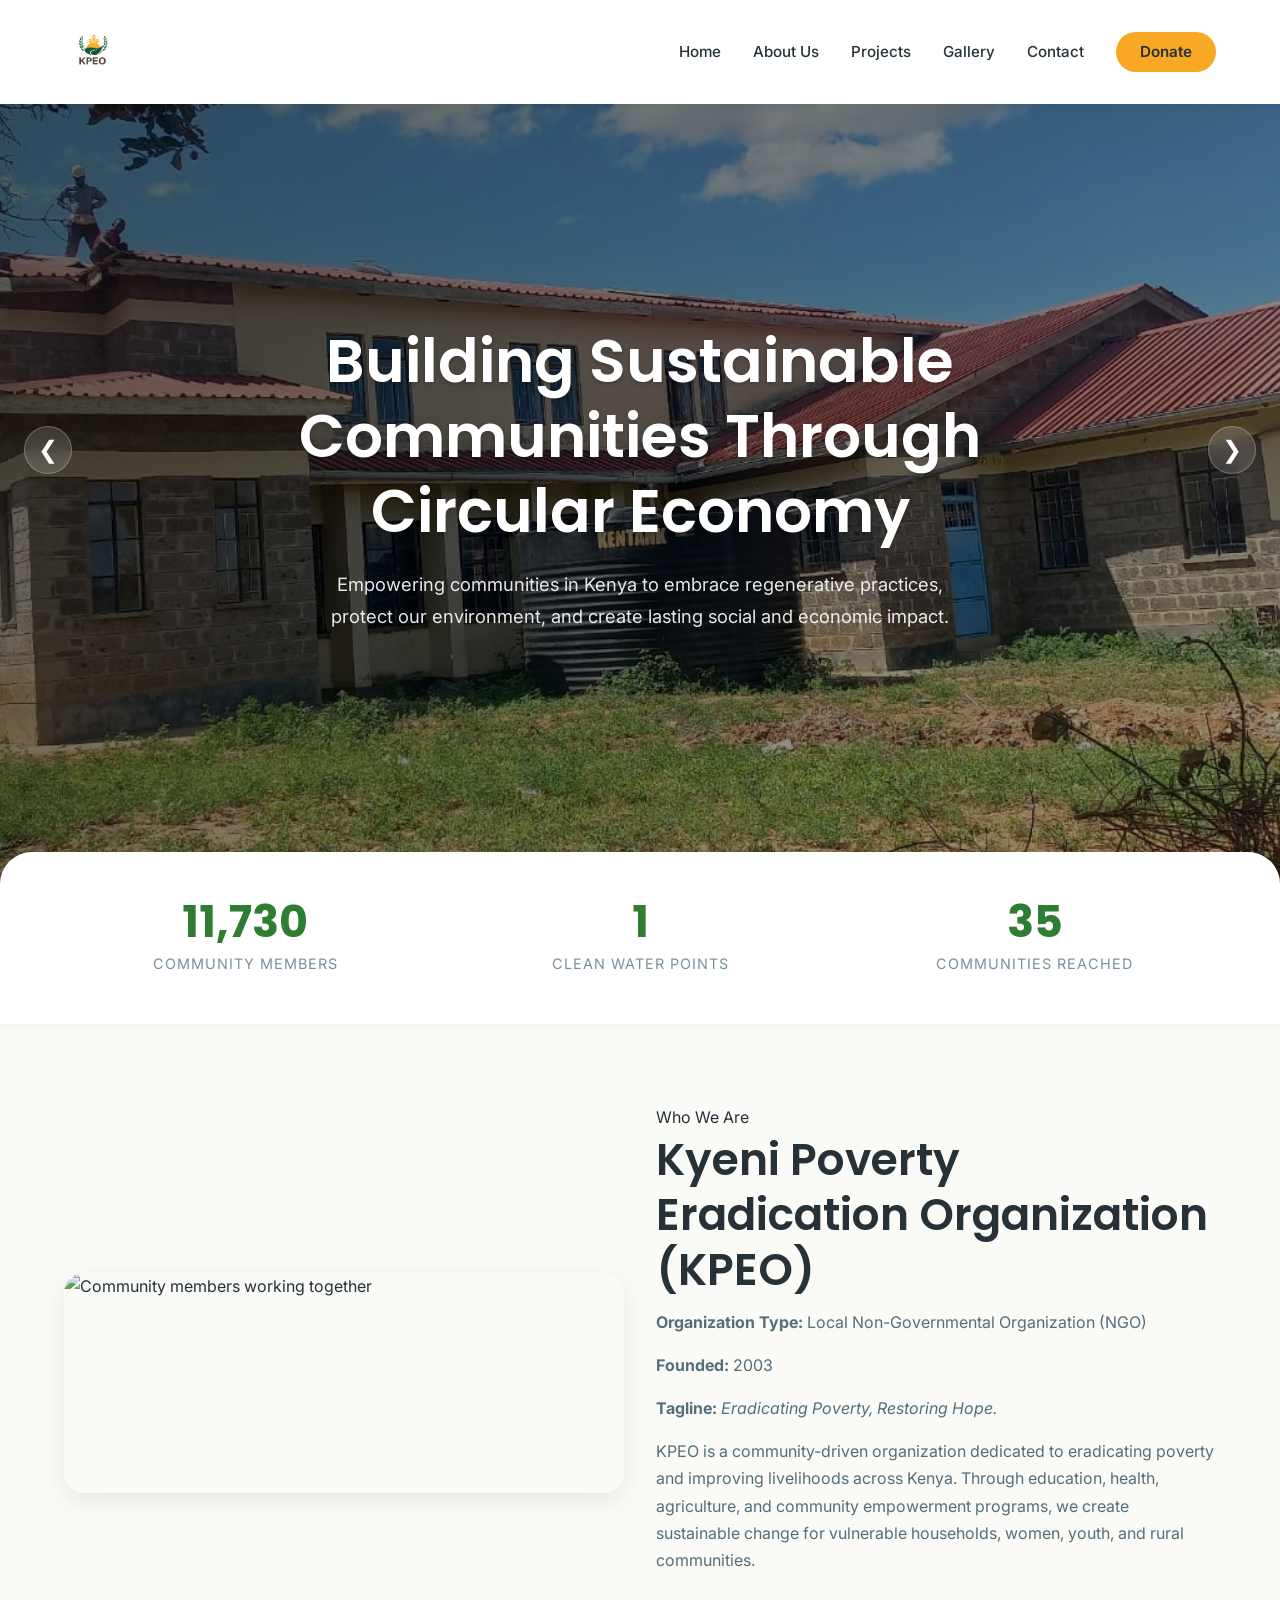
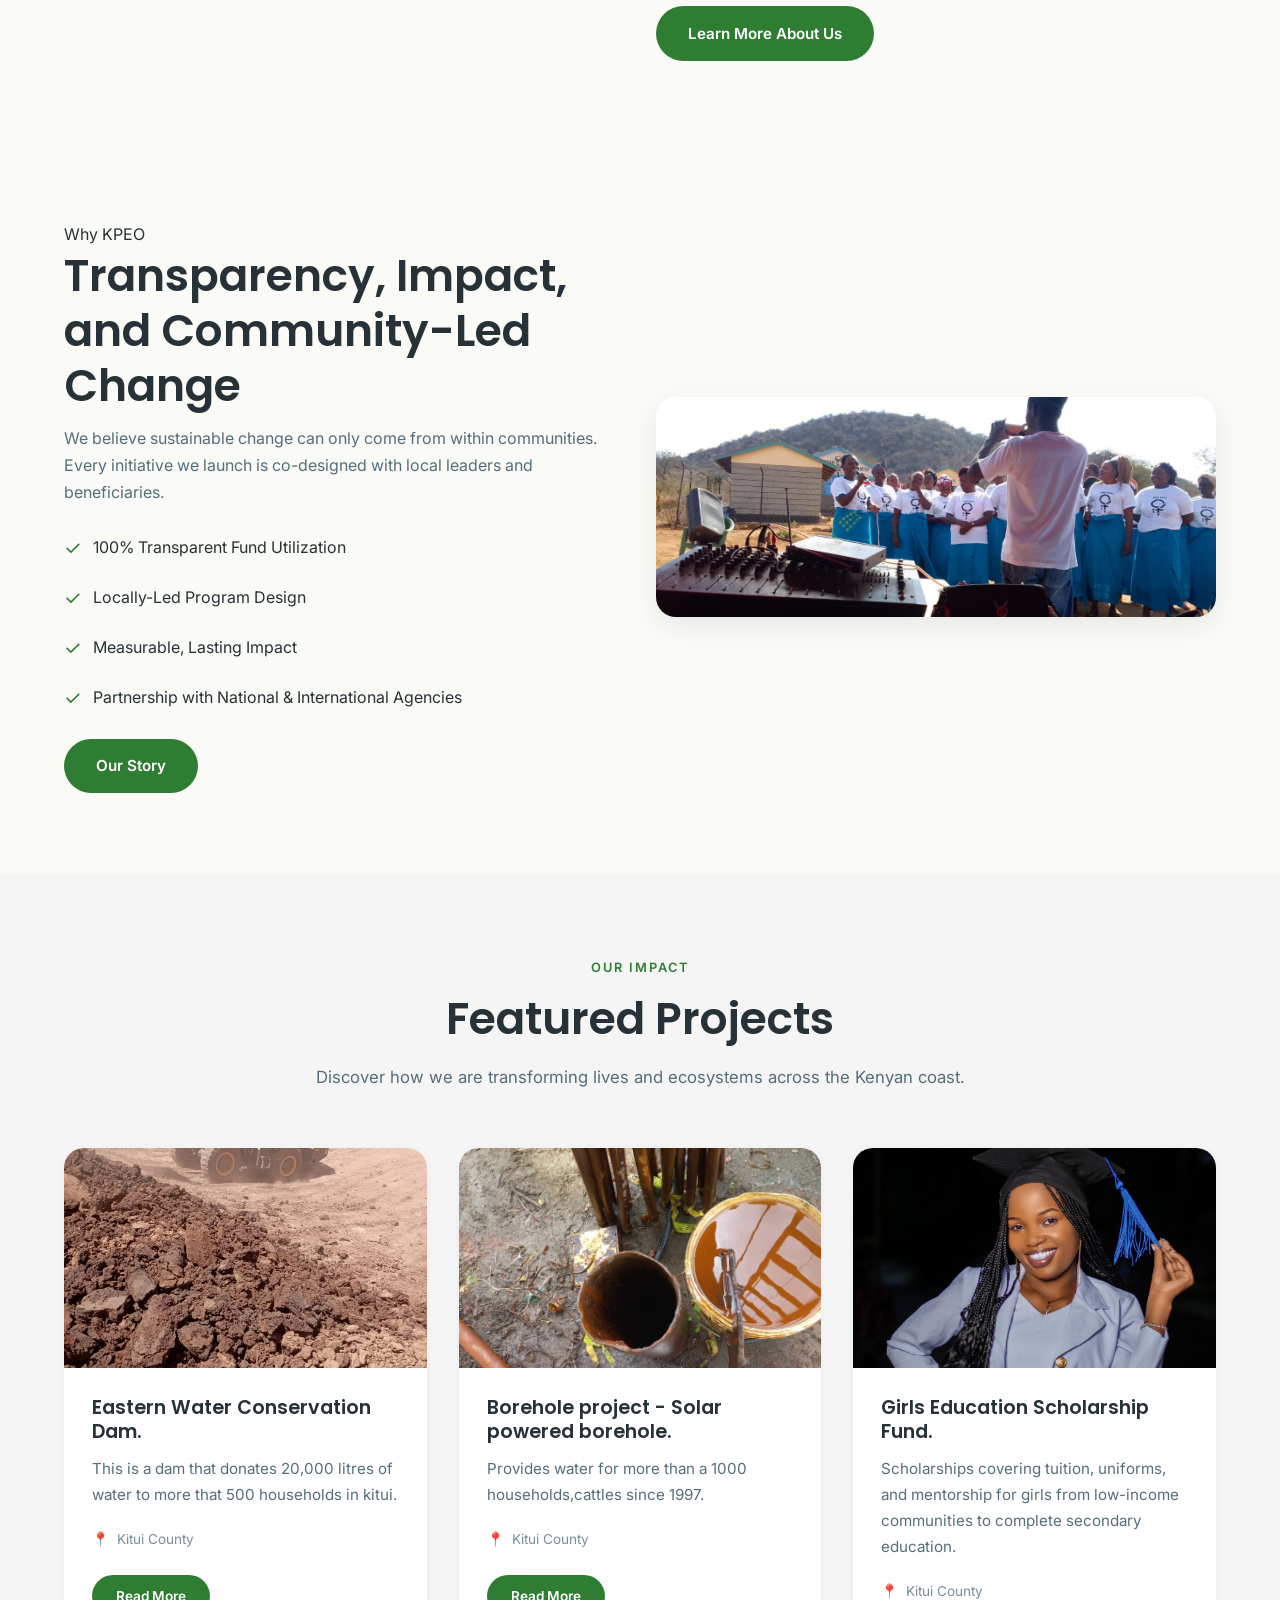
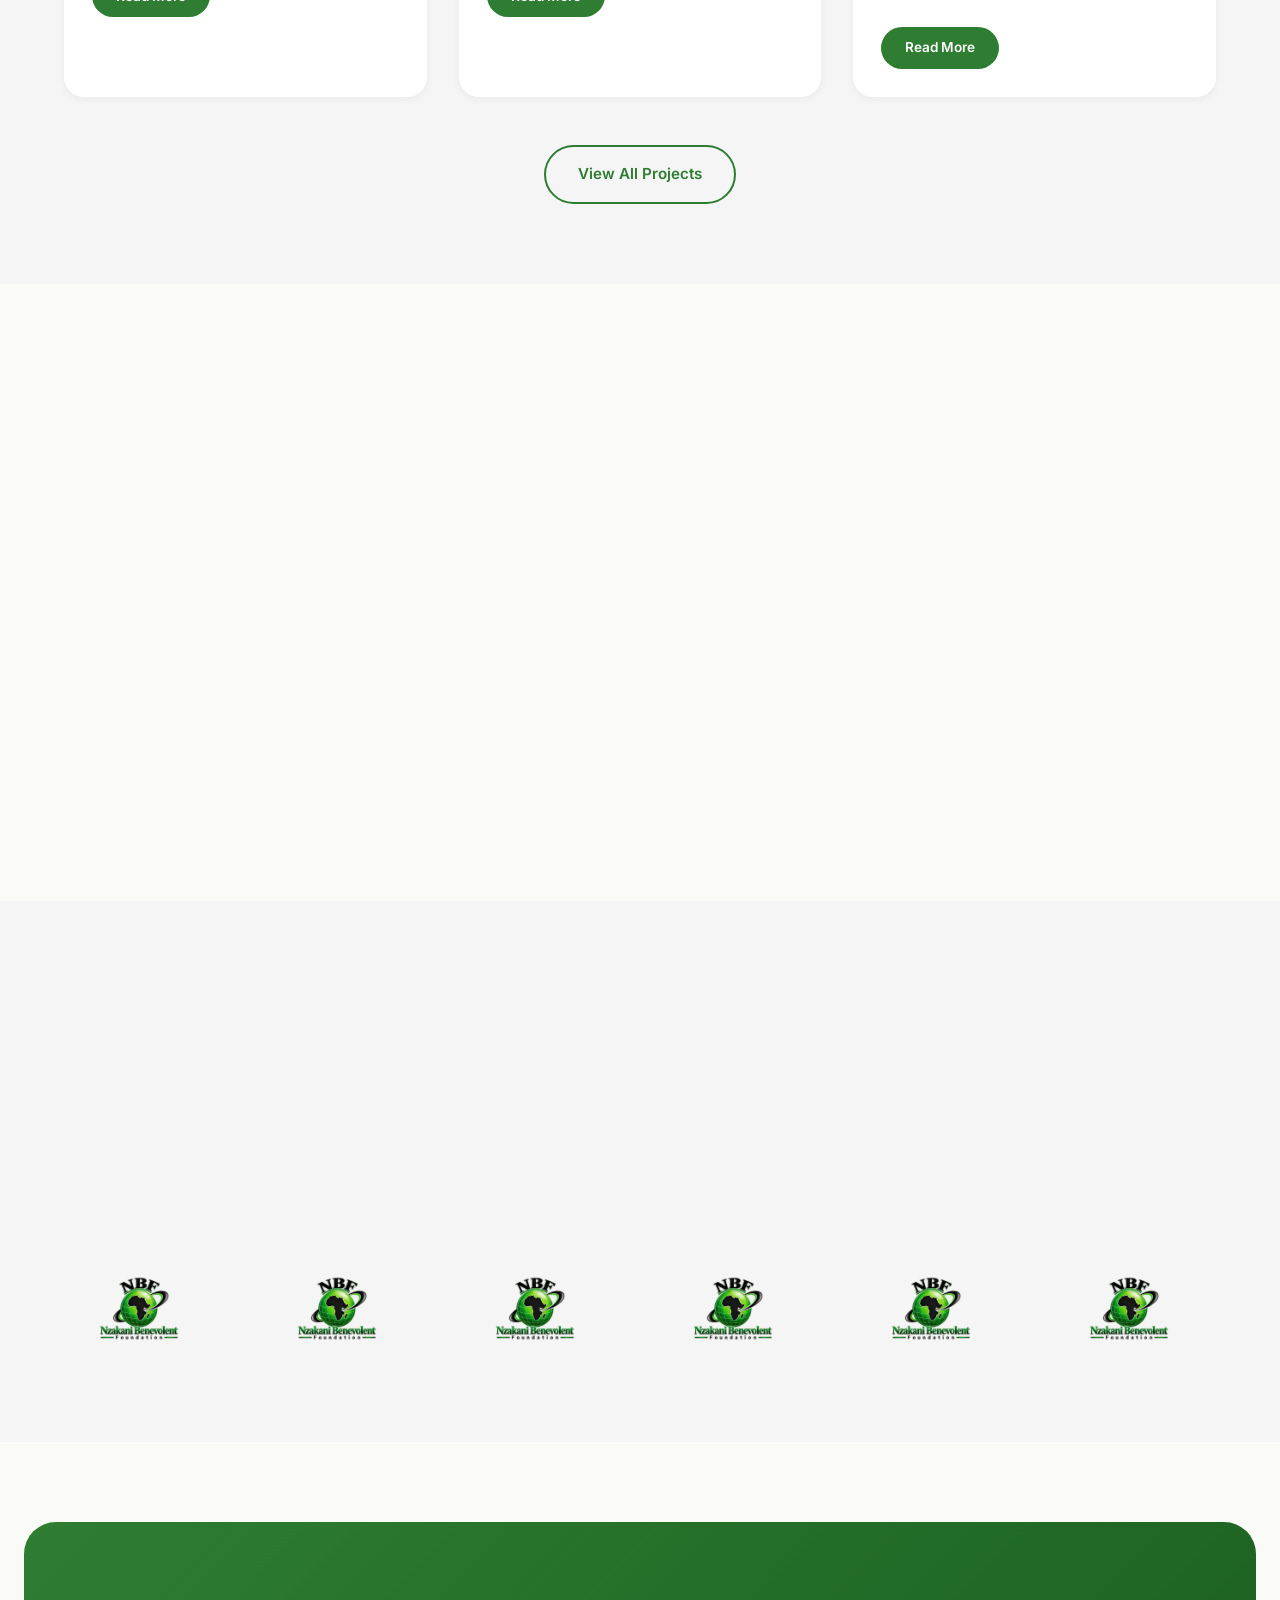
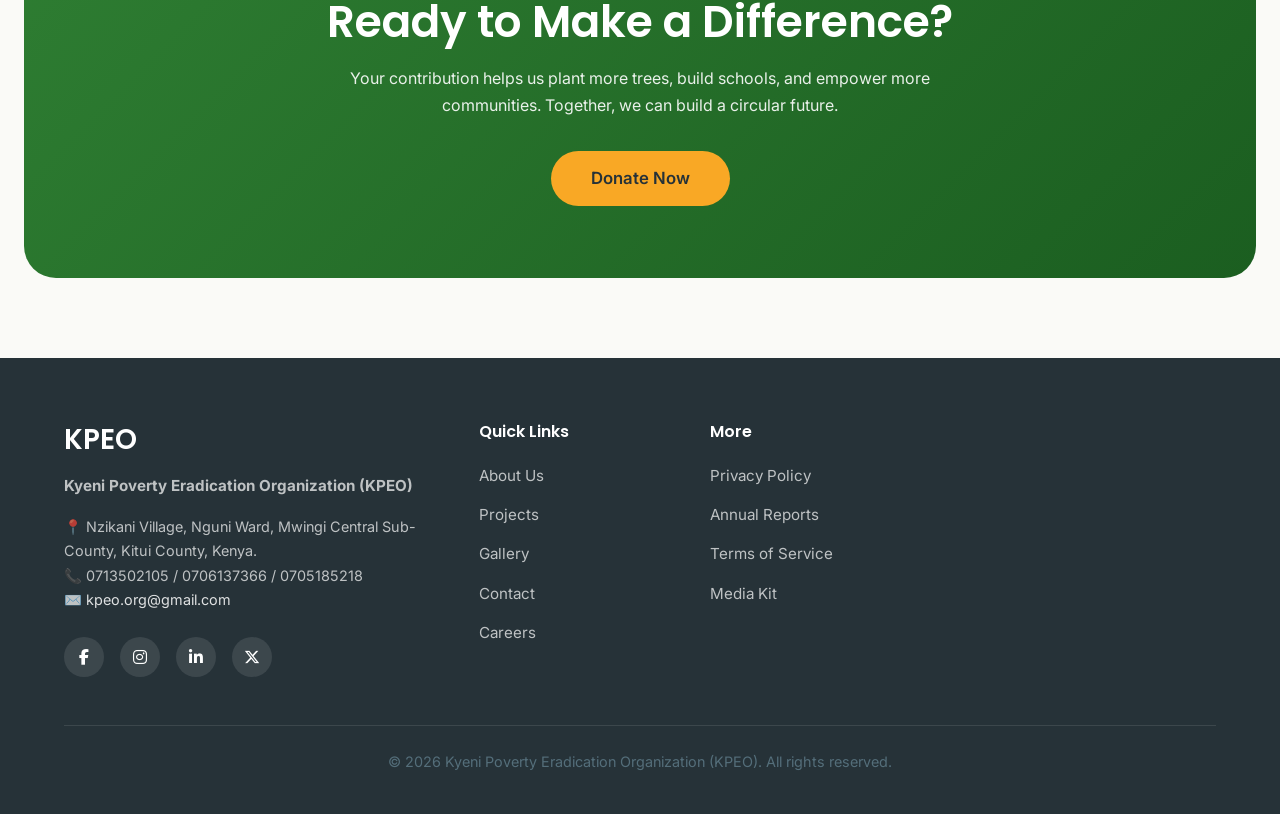
==== commit 2482581e: "Add terms.html page; update Terms of Service links from # to terms.html; add terms.html to sitemap" ====
--- a/index.html
+++ b/index.html
@@ -223,9 +223,9 @@
         <article class="card project-card animate-fade-up">
           <img src="images/projects/WhatsApp Image 2026-08-04 at 17.42.02.jpeg" alt="Clean Water Project" class="card-image" loading="lazy">
           <div class="card-body">
-            <h3 class="card-title">Imilini water cnservation dam.</h3>
-            <p class="card-text">This is a dam that serves 20,000 litres of water to more that 500 households  in kitui.</p>
-            <div class="card-meta"><span>📍</span>Nzikani village - Kitui County</div>
+            <h3 class="card-title">Eastern Water Conservation Dam.</h3>
+            <p class="card-text">This is a dam that donates 20,000 litres of water to more that 500 households  in kitui.</p>
+            <div class="card-meta"><span>📍</span> Kitui County</div>
             <a href="projects.html" class="btn btn-primary btn-sm" style="margin-top: 1rem;">Read More</a>
           </div>
         </article>
@@ -234,7 +234,7 @@
           <div class="card-body">
             <h3 class="card-title">Borehole project - Solar powered borehole.</h3>
             <p class="card-text">Provides water for more than a 1000 households,cattles since 1997.</p>
-            <div class="card-meta"><span>📍</span> Nzikani village - Kitui County</div>
+            <div class="card-meta"><span>📍</span> Kitui County</div>
             <a href="projects.html" class="btn btn-primary btn-sm" style="margin-top: 1rem;">Read More</a>
           </div>
         </article>
@@ -242,8 +242,8 @@
           <img src="images/team/1002024699.jpg.jpeg" alt="Education Project" class="card-image" loading="lazy">
           <div class="card-body">
             <h3 class="card-title">Girls Education Scholarship Fund.</h3>
-            <p class="card-text">Scholarships covering tuition, uniforms, and mentorship for girls from low-income coastal communities to complete secondary education.</p>
-            <div class="card-meta"><span>📍</span> Mwingi village - Kitui County</div>
+            <p class="card-text">Scholarships covering tuition, uniforms, and mentorship for girls from low-income communities to complete secondary education.</p>
+            <div class="card-meta"><span>📍</span> Kitui County</div>
             <a href="projects.html" class="btn btn-primary btn-sm" style="margin-top: 1rem;">Read More</a>
           </div>
         </article>
@@ -364,7 +364,9 @@
           <h4>More</h4>
             <ul>
               <li><a href="privacy.html">Privacy Policy</a></li>
-              <li><a href="#">Terms of Service</a></li>
+              <li><a href="#">Annual Reports</a></li>
+              <li><a href="terms.html">Terms of Service</a></li>
+              <li><a href="#">Media Kit</a></li>
             </ul>
         </div>
       </div>
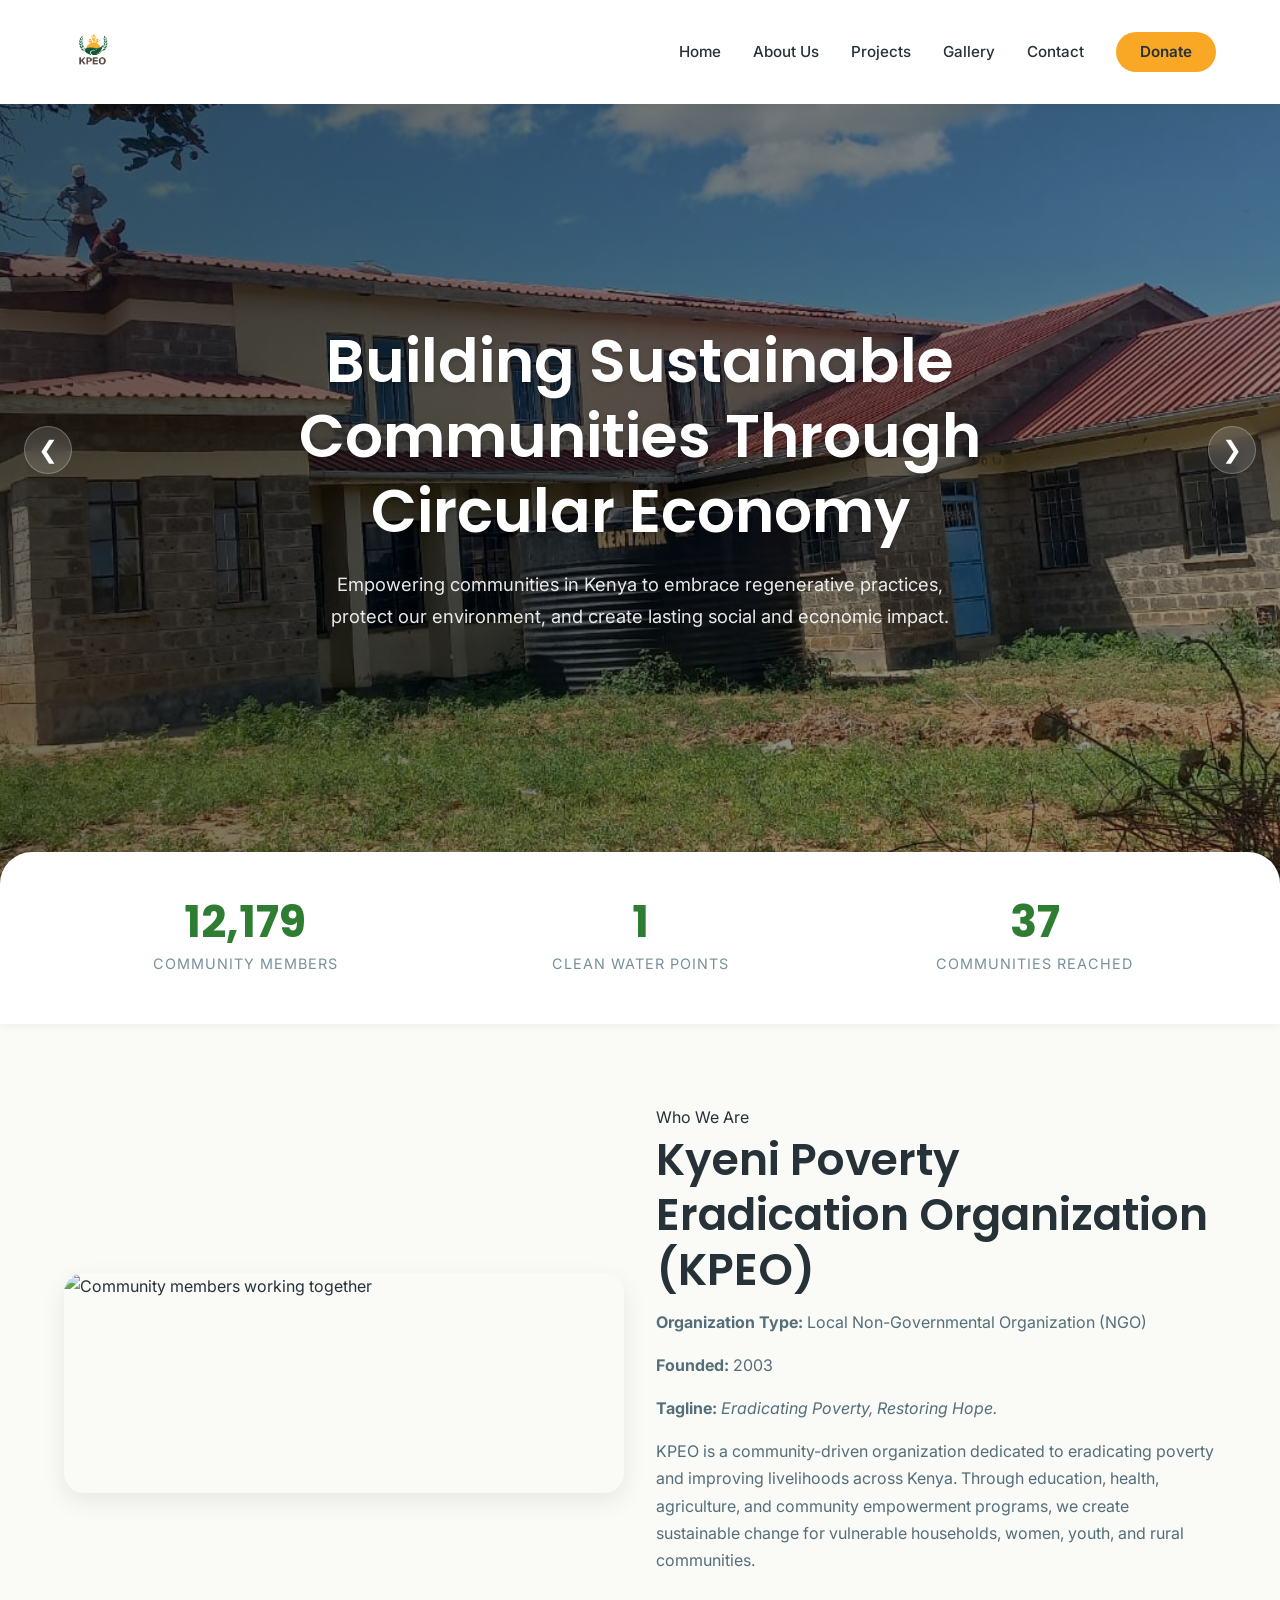
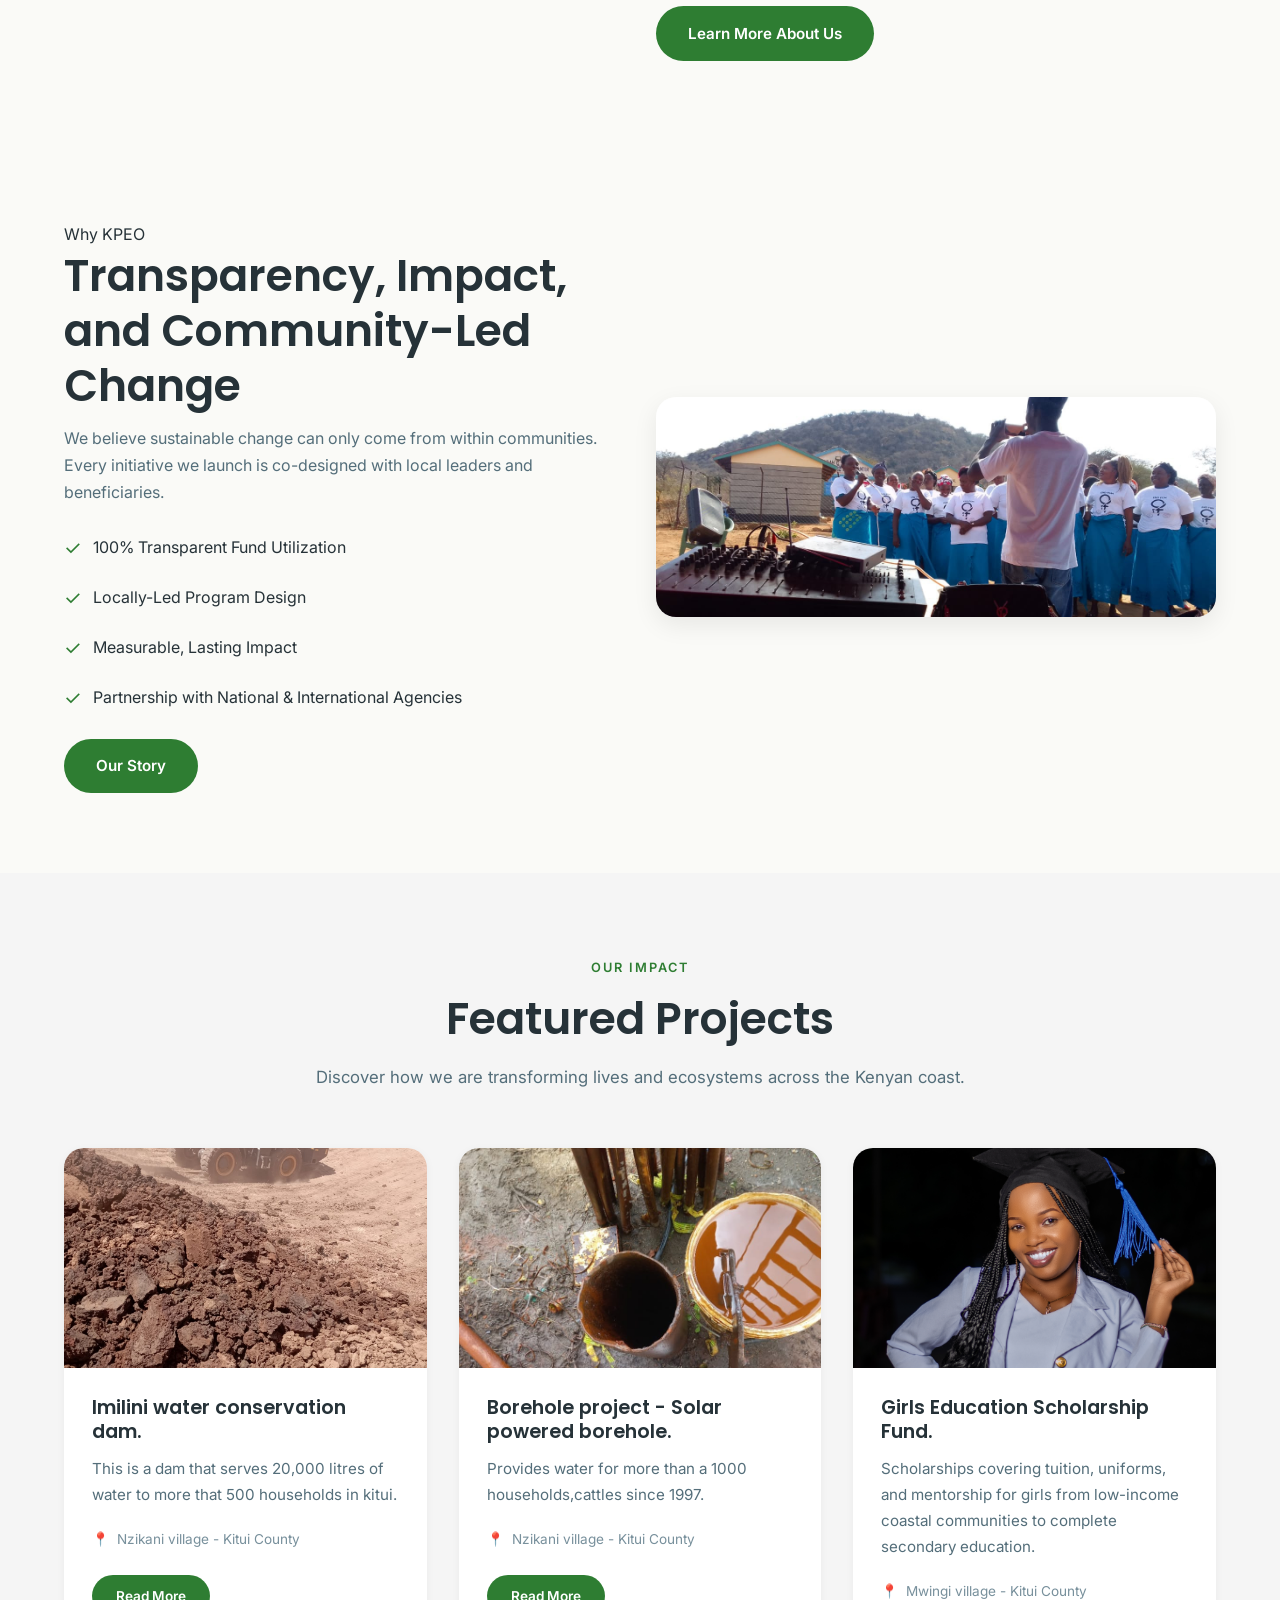
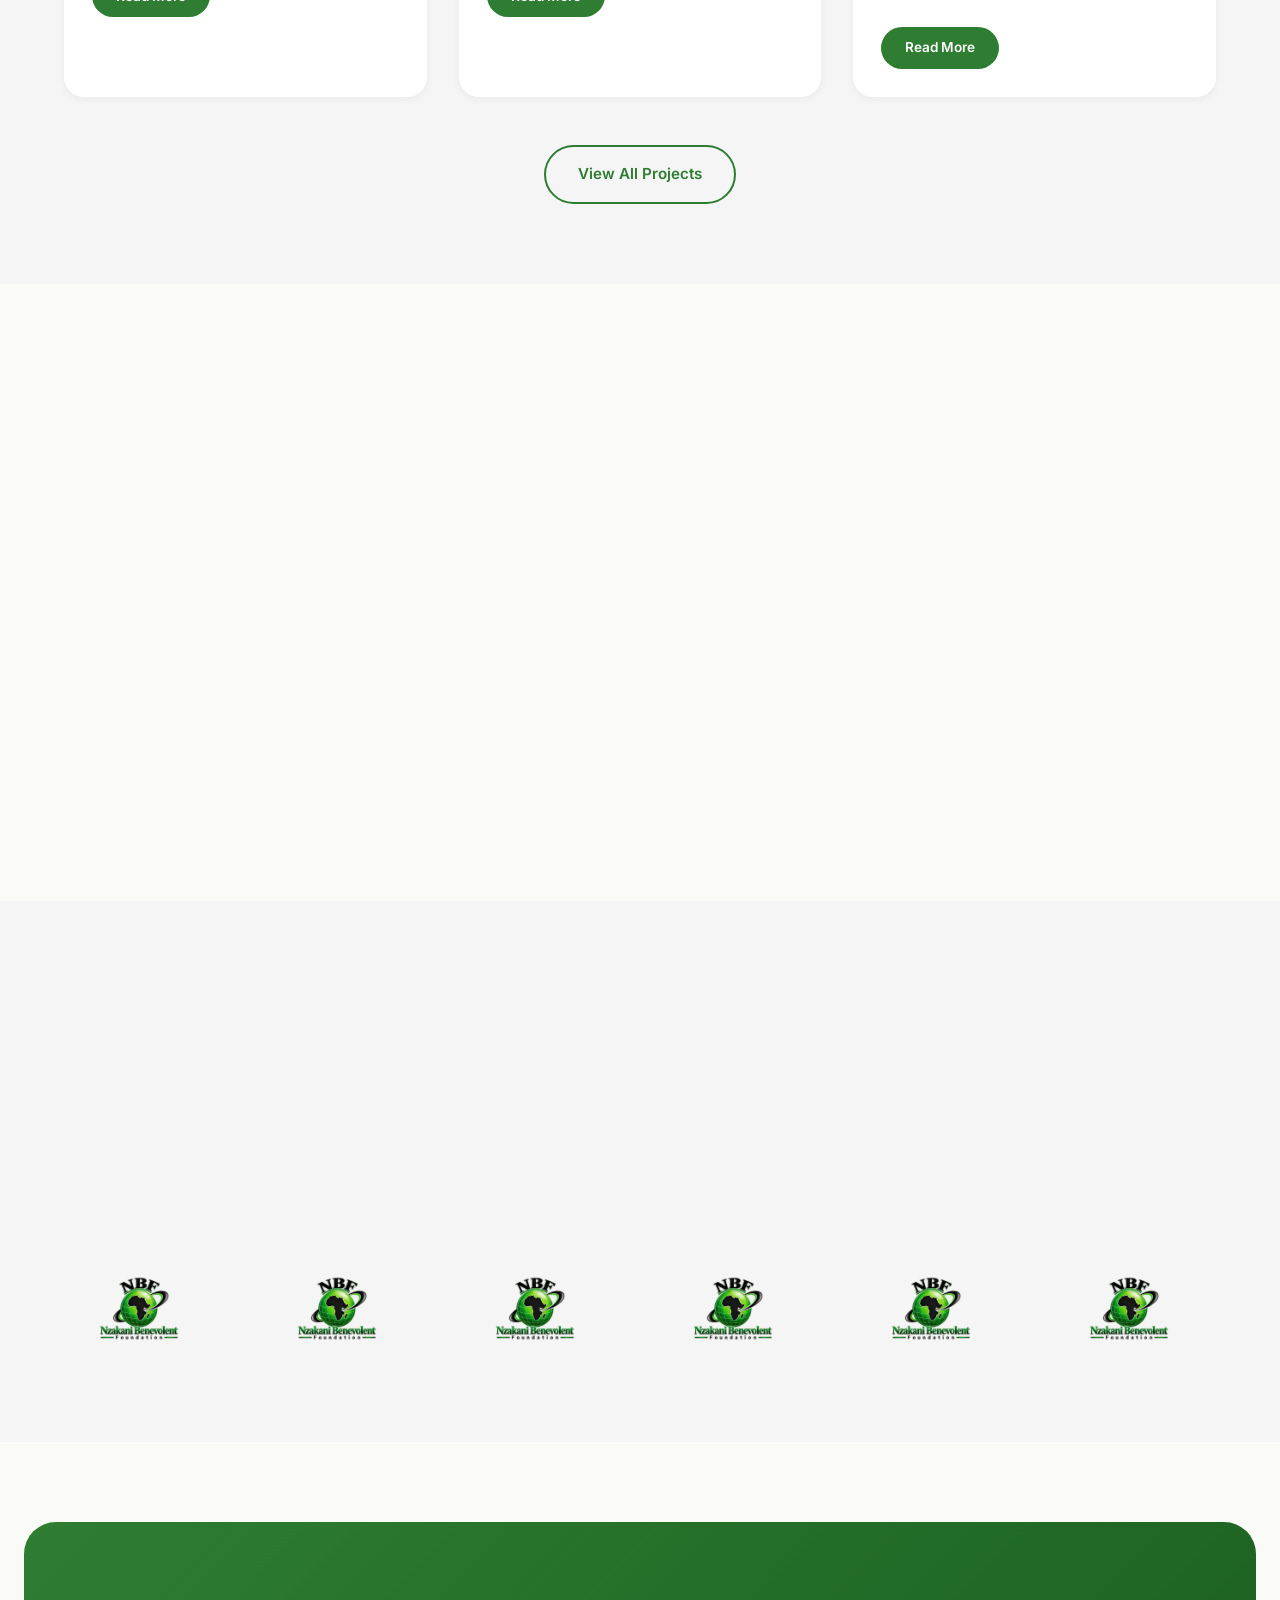
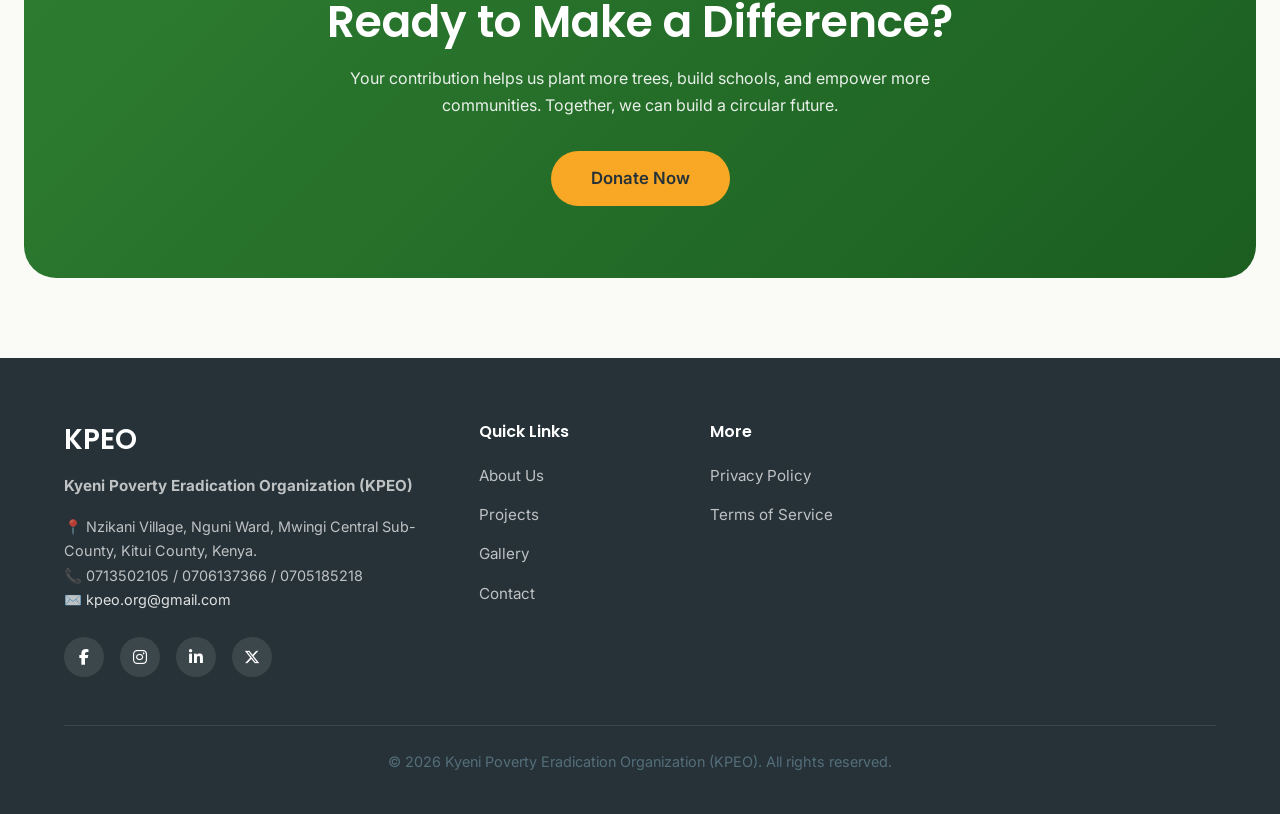
==== commit 3ceec4cd: "Remove Careers link from home page footer" ====
--- a/index.html
+++ b/index.html
@@ -223,28 +223,30 @@
         <article class="card project-card animate-fade-up">
           <img src="images/projects/WhatsApp Image 2026-08-04 at 17.42.02.jpeg" alt="Clean Water Project" class="card-image" loading="lazy">
           <div class="card-body">
-            <h3 class="card-title">Eastern Water Conservation Dam.</h3>
-            <p class="card-text">This is a dam that donates 20,000 litres of water to more that 500 households  in kitui.</p>
-            <div class="card-meta"><span>📍</span> Kitui County</div>
-            <a href="projects.html" class="btn btn-primary btn-sm" style="margin-top: 1rem;">Read More</a>
+            <h3 class="card-title">Imilini water conservation dam.</h3>
+            <p class="card-text">This is a dam that serves 20,000 litres of water to more that 500 households  in kitui.</p>
+            <div class="card-meta"><span>📍</span>Nzikani village - Kitui County</div>
+            <a href="#" class="btn btn-primary btn-sm" style="margin-top: 1rem;">Read More</a>
           </div>
         </article>
+
         <article class="card project-card animate-fade-up delay-1">
           <img src="images/projects/WhatsApp Image 2026-08-04 at 17.42.05.jpeg" alt="Borehole Project" class="card-image" loading="lazy">
           <div class="card-body">
             <h3 class="card-title">Borehole project - Solar powered borehole.</h3>
             <p class="card-text">Provides water for more than a 1000 households,cattles since 1997.</p>
-            <div class="card-meta"><span>📍</span> Kitui County</div>
-            <a href="projects.html" class="btn btn-primary btn-sm" style="margin-top: 1rem;">Read More</a>
+            <div class="card-meta"><span>📍</span> Nzikani village - Kitui County</div>
+            <a href="#" class="btn btn-primary btn-sm" style="margin-top: 1rem;">Read More</a>
           </div>
         </article>
+
         <article class="card project-card animate-fade-up delay-2">
           <img src="images/team/1002024699.jpg.jpeg" alt="Education Project" class="card-image" loading="lazy">
           <div class="card-body">
             <h3 class="card-title">Girls Education Scholarship Fund.</h3>
-            <p class="card-text">Scholarships covering tuition, uniforms, and mentorship for girls from low-income communities to complete secondary education.</p>
-            <div class="card-meta"><span>📍</span> Kitui County</div>
-            <a href="projects.html" class="btn btn-primary btn-sm" style="margin-top: 1rem;">Read More</a>
+            <p class="card-text">Scholarships covering tuition, uniforms, and mentorship for girls from low-income coastal communities to complete secondary education.</p>
+            <div class="card-meta"><span>📍</span> Mwingi village - Kitui County</div>
+            <a href="#" class="btn btn-primary btn-sm" style="margin-top: 1rem;">Read More</a>
           </div>
         </article>
       </div>
@@ -269,7 +271,7 @@
             <span class="testimonial-avatar" style="display: flex; align-items: center; justify-content: center; background: var(--primary-green); color: white; font-weight: bold; font-size: 1.1rem;">FM</span>
             <div>
               <div class="testimonial-name">Charles Kimanzi</div>
-              <div class="testimonial-role">Community Chair, Ngune</div>
+              <div class="testimonial-role">Community Chair, Nguni</div>
             </div>
           </div>
         </div>
@@ -279,7 +281,7 @@
             <span class="testimonial-avatar" style="display: flex; align-items: center; justify-content: center; background: var(--ocean-blue); color: white; font-weight: bold; font-size: 1.1rem;">JO</span>
             <div>
               <div class="testimonial-name">Juma Mwendwa</div>
-              <div class="testimonial-role">Youth Farmer, ukasi</div>
+              <div class="testimonial-role">Youth Farmer, Ukasi</div>
             </div>
           </div>
         </div>
@@ -357,16 +359,13 @@
             <li><a href="projects.html">Projects</a></li>
             <li><a href="gallery.html">Gallery</a></li>
             <li><a href="contact.html">Contact</a></li>
-            <li><a href="#">Careers</a></li>
           </ul>
         </div>
         <div class="footer-links">
           <h4>More</h4>
             <ul>
               <li><a href="privacy.html">Privacy Policy</a></li>
-              <li><a href="#">Annual Reports</a></li>
               <li><a href="terms.html">Terms of Service</a></li>
-              <li><a href="#">Media Kit</a></li>
             </ul>
         </div>
       </div>
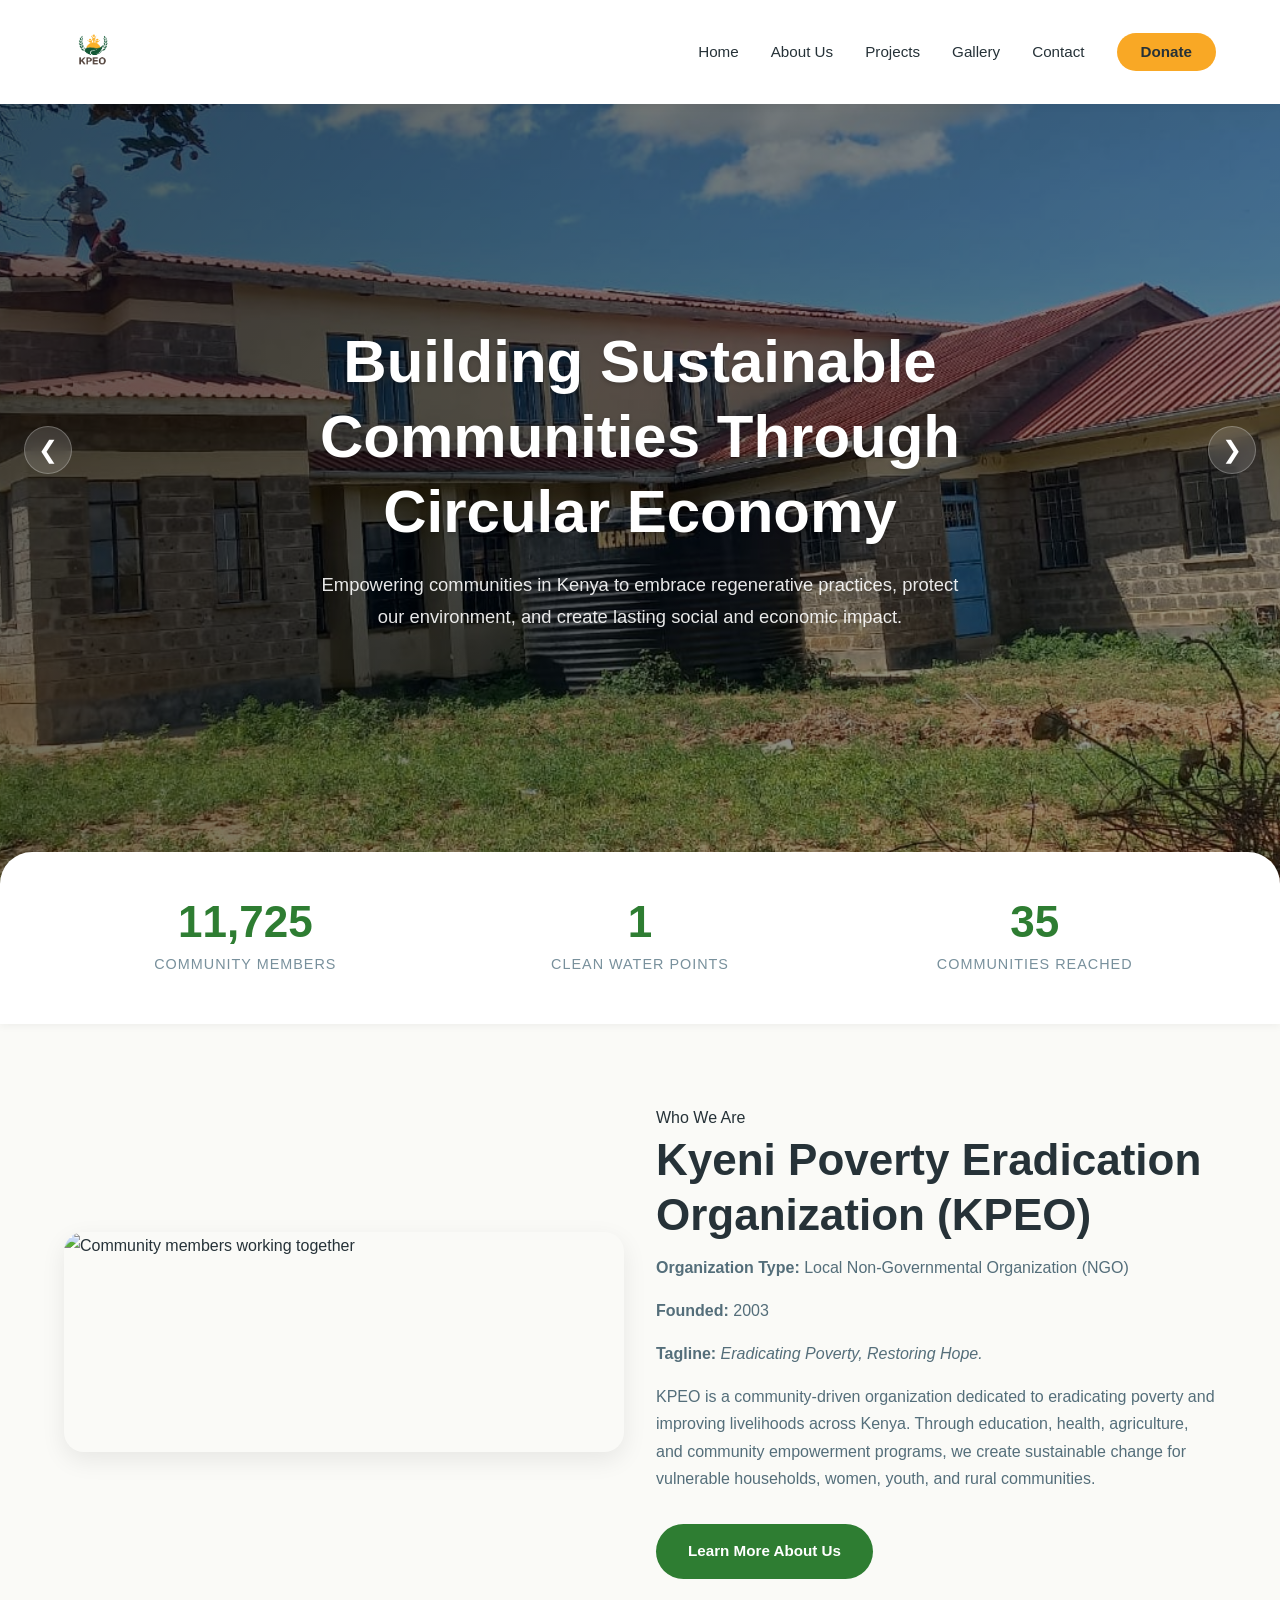
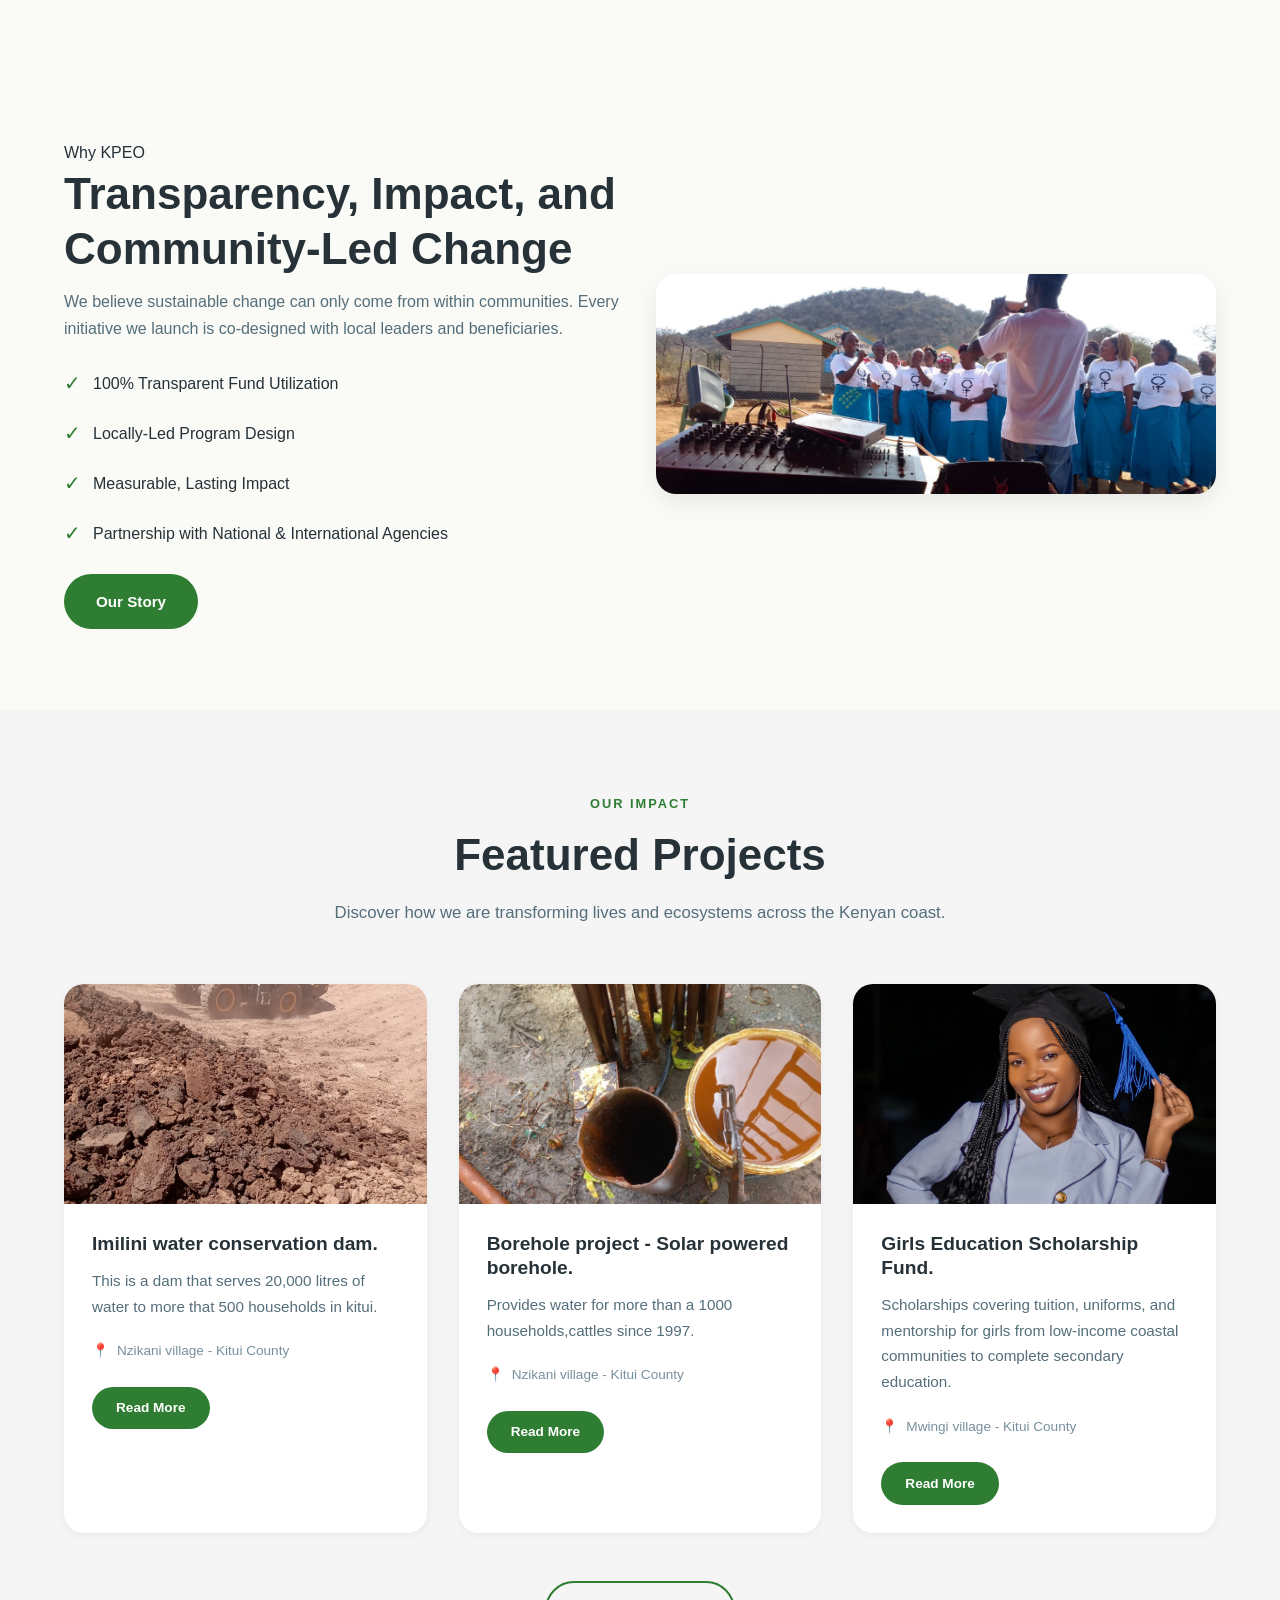
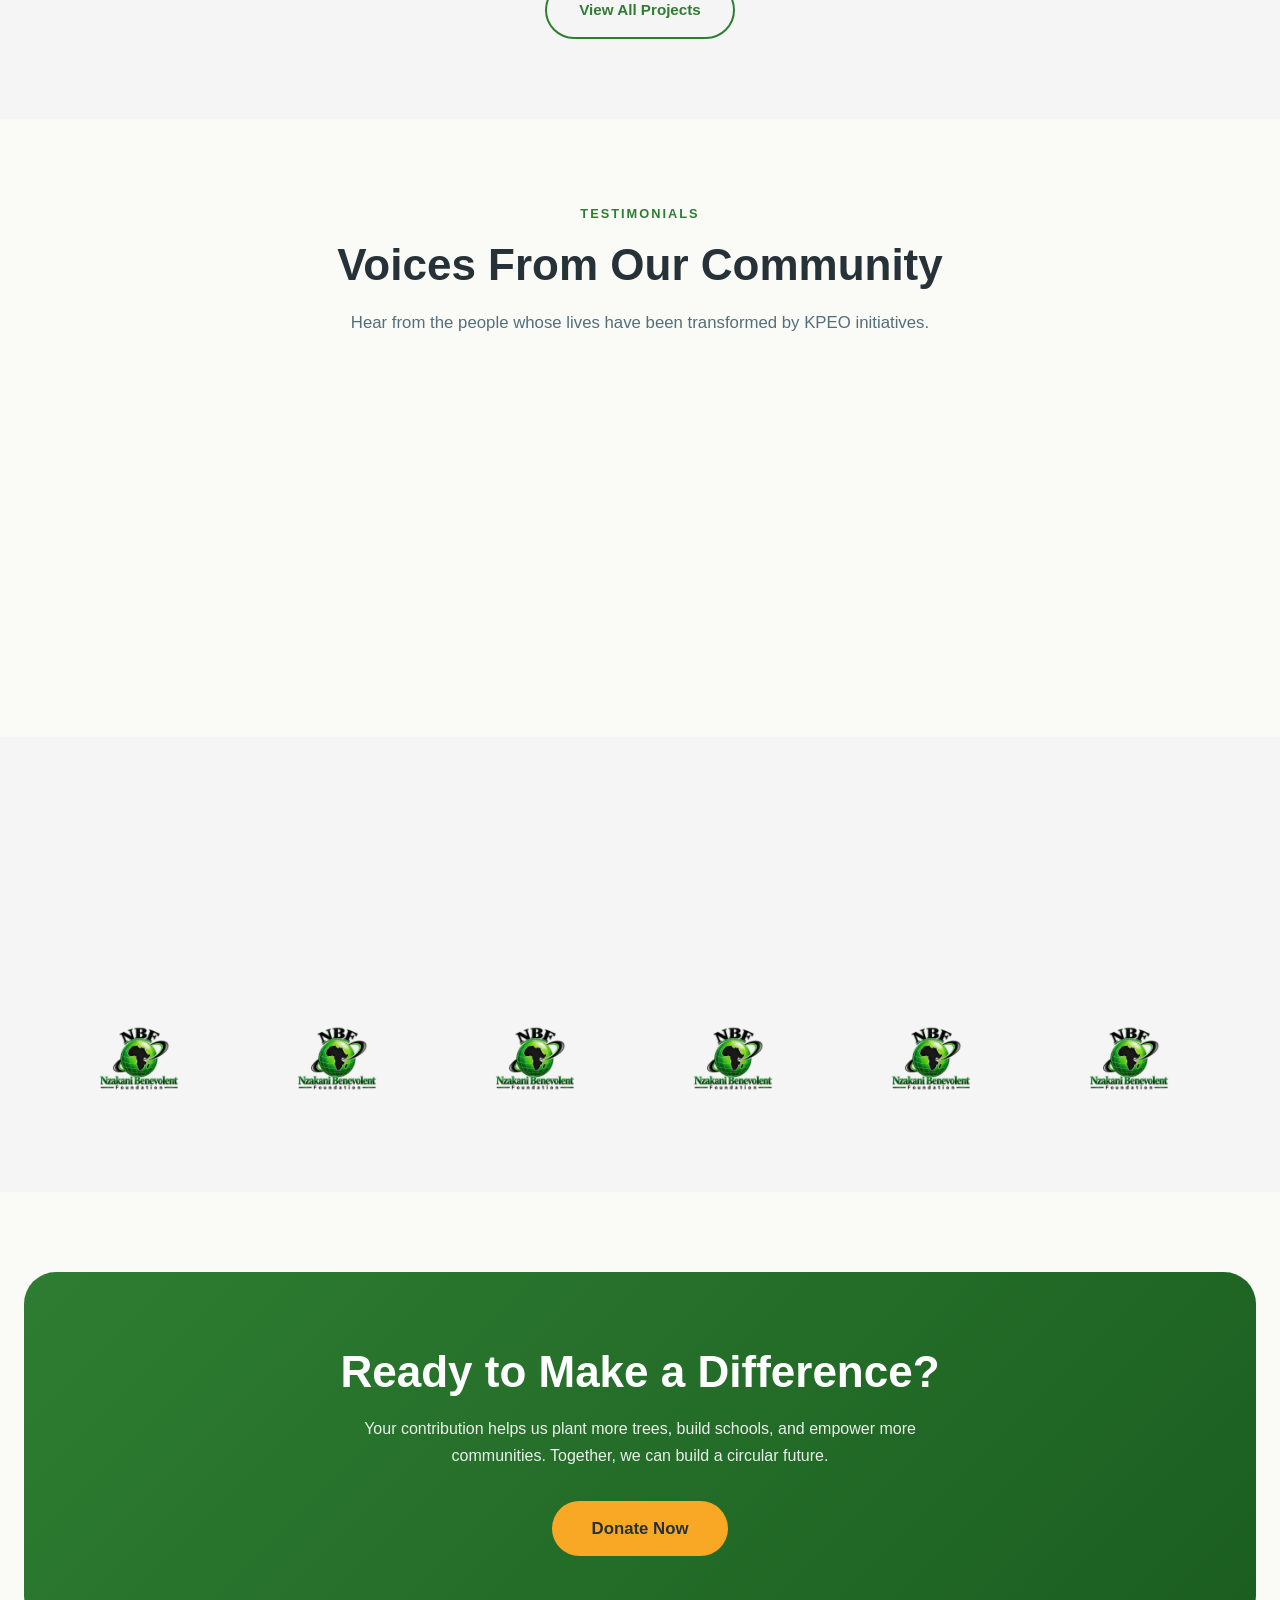
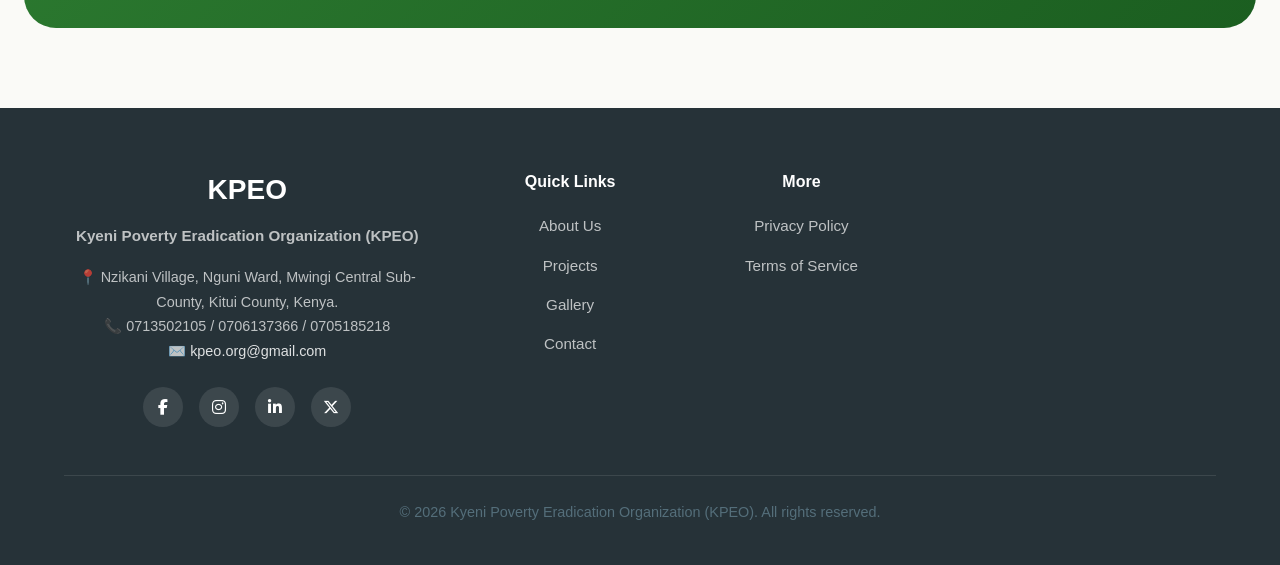
==== commit 5db6729f: "security: add CSP headers, .htaccess hardening, form autocomplete, iframe sandbox" ====
--- a/index.html
+++ b/index.html
@@ -3,6 +3,7 @@
 <head>
   <meta charset="UTF-8">
   <meta name="viewport" content="width=device-width, initial-scale=1.0">
+  <meta http-equiv="Content-Security-Policy" content="default-src 'self'; script-src 'self' https://fonts.googleapis.com; style-src 'self' 'unsafe-inline' https://cdnjs.cloudflare.com https://fonts.googleapis.com https://fonts.gstatic.com; img-src 'self' data: https:; font-src 'self' https://cdnjs.cloudflare.com https://fonts.gstatic.com data:; connect-src 'self'; frame-src https://www.openstreetmap.org; object-src 'none'; base-uri 'self'; form-action 'self'; upgrade-insecure-requests;">
   <meta name="description" content="Kyeni Poverty Eradication Organization (KPEO) - Building sustainable coastal communities in Kenya through circular economy, environmental conservation, education, and empowerment.">
   <meta name="keywords" content="KPEO, Kyeni Poverty Eradication Organization, Kenya, Kitui, Sustainability, Environment, NGO, Community, Waste Management, Recycling, Coastal Development">
   <link rel="canonical" href="https://kpeo.co.ke/">
--- a/css/style.css
+++ b/css/style.css
@@ -1355,6 +1355,8 @@
   grid-template-columns: 2fr 1fr 1fr 1.5fr;
   gap: 3rem;
   margin-bottom: 3rem;
+  justify-content: center;
+  text-align: center;
 }
 
 .footer-brand h3 {
@@ -1399,6 +1401,7 @@
   display: flex;
   gap: 1rem;
   margin-top: 1.5rem;
+  justify-content: center;
 }
 
 .footer-social .social-icon-btn {
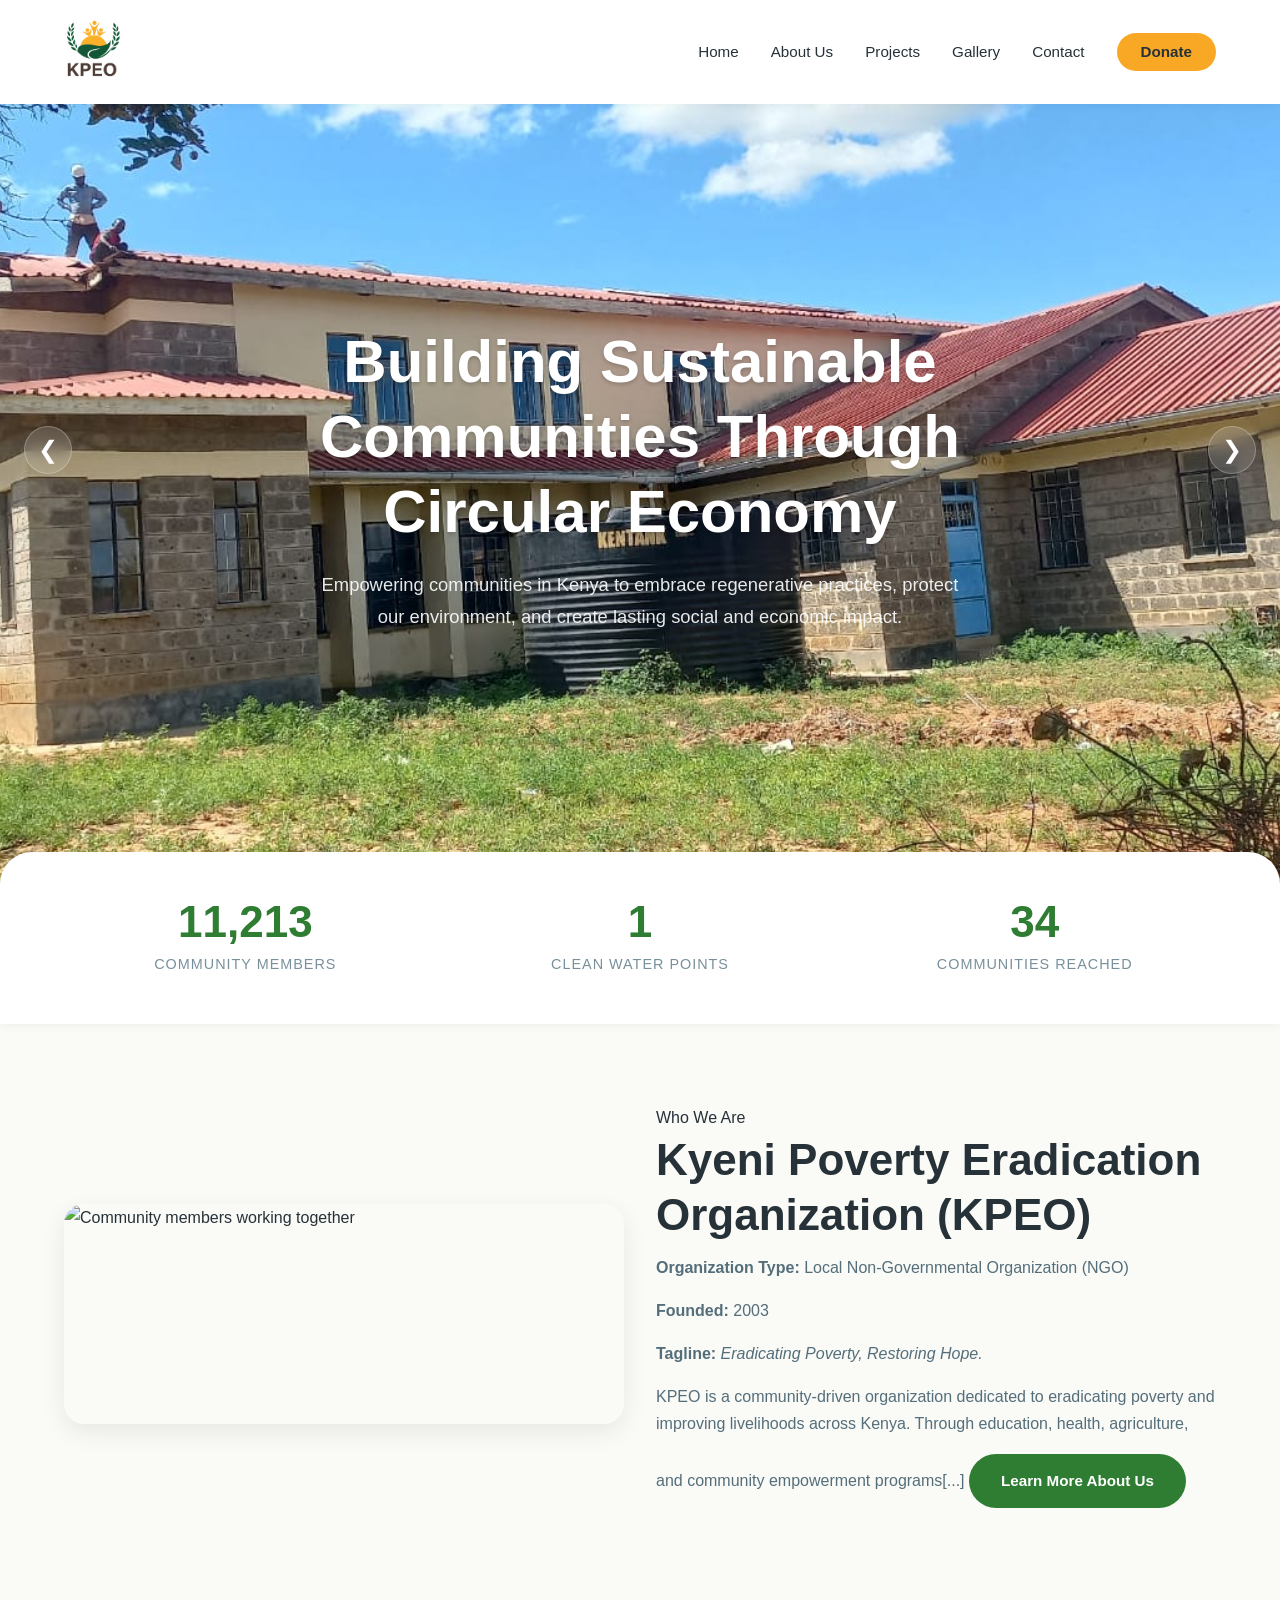
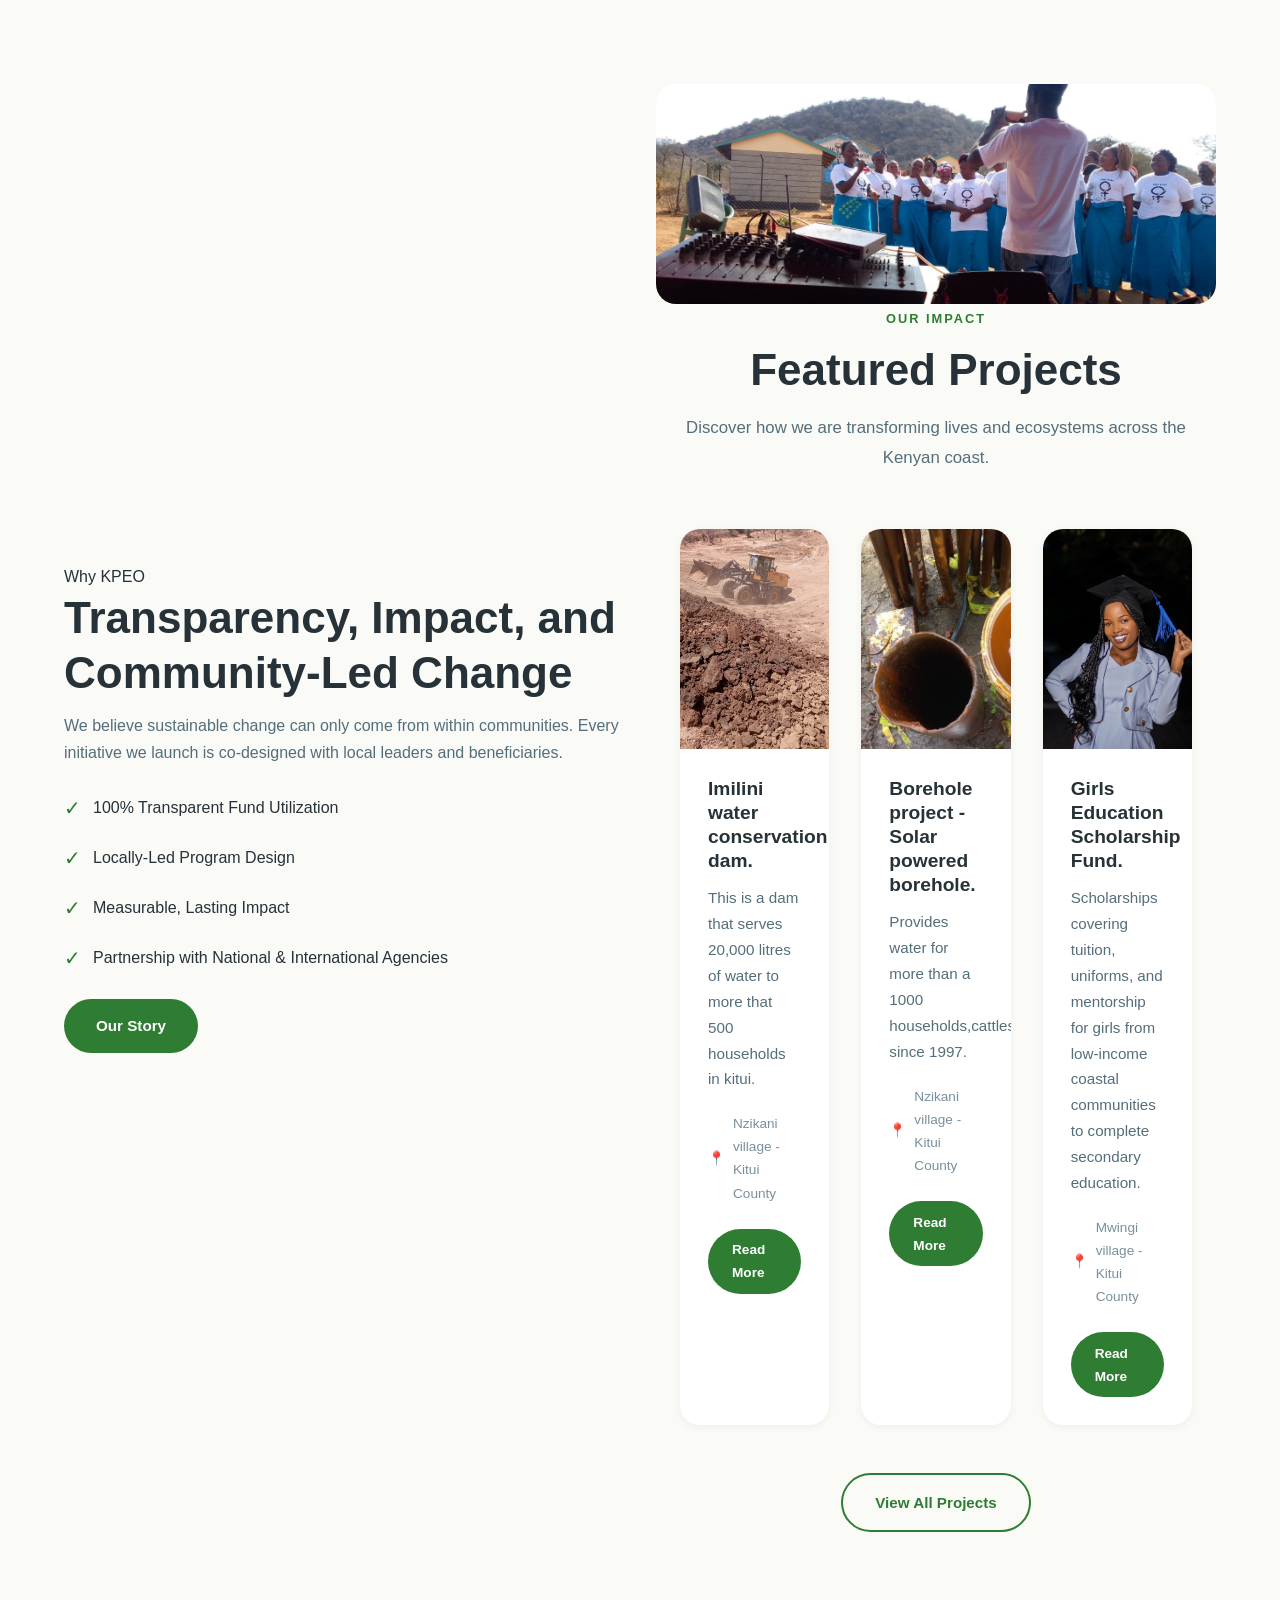
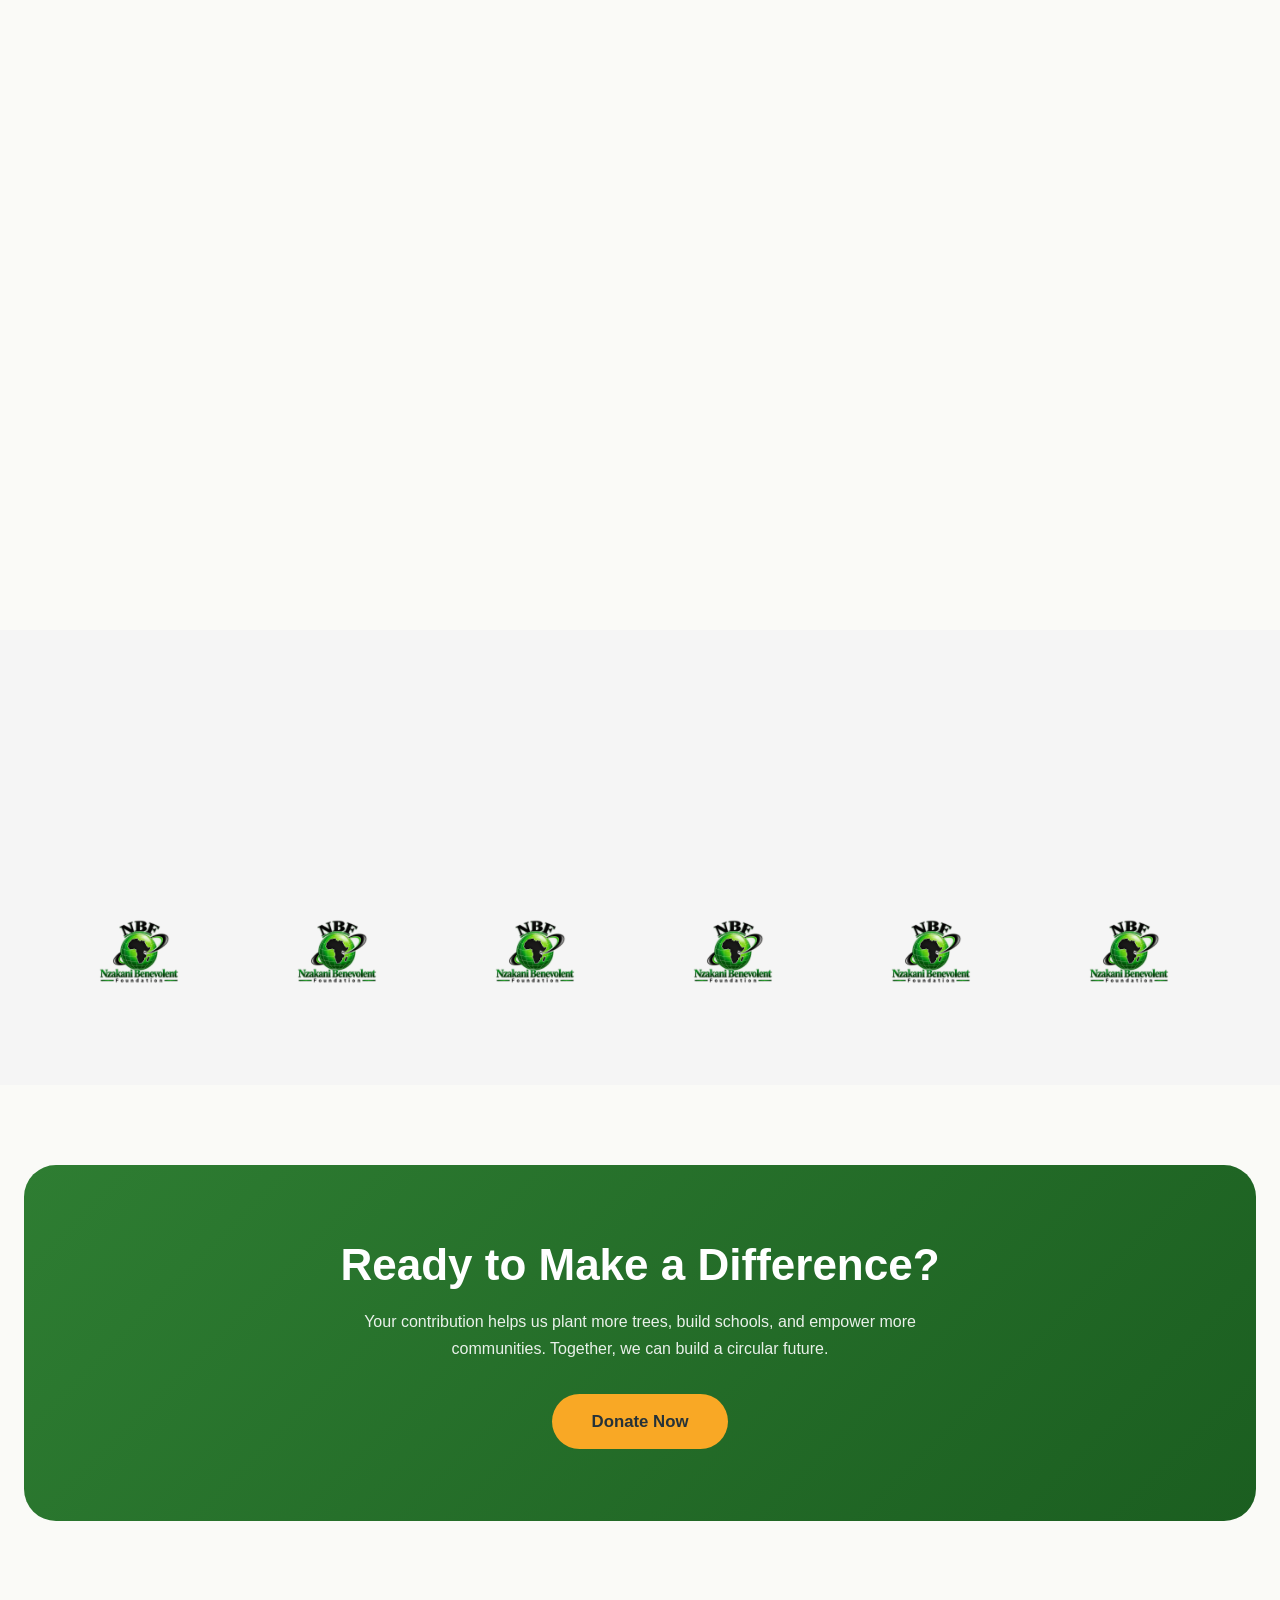
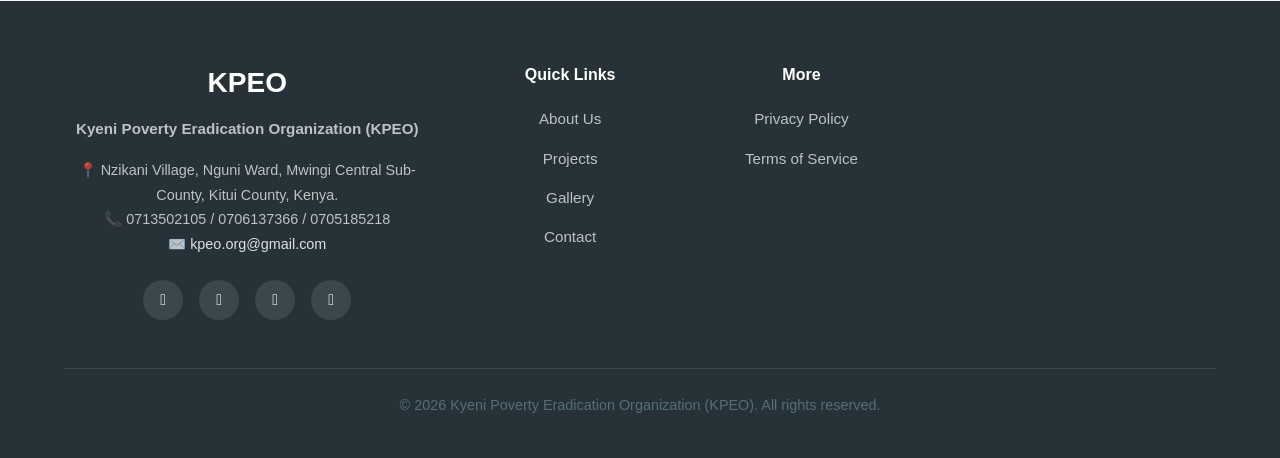
==== commit 85f98465: "Replace external placeholder image with local images/who-we-are.jpg and add web fallback" ====
--- a/index.html
+++ b/index.html
@@ -3,12 +3,12 @@
 <head>
   <meta charset="UTF-8">
   <meta name="viewport" content="width=device-width, initial-scale=1.0">
-  <meta http-equiv="Content-Security-Policy" content="default-src 'self'; script-src 'self' https://fonts.googleapis.com; style-src 'self' 'unsafe-inline' https://cdnjs.cloudflare.com https://fonts.googleapis.com https://fonts.gstatic.com; img-src 'self' data: https:; font-src 'self' https://cdnjs.cloudflare.com https://fonts.gstatic.com data:; connect-src 'self'; frame-src https://www.openstreetmap.org; object-src 'none'; base-uri 'self'; form-action 'self'; upgrade-insecure-requests;">
-  <meta name="description" content="Kyeni Poverty Eradication Organization (KPEO) - Building sustainable coastal communities in Kenya through circular economy, environmental conservation, education, and empowerment.">
+  <meta http-equiv="Content-Security-Policy" content="default-src 'self'; script-src 'self' https://fonts.googleapis.com; style-src 'self' 'unsafe-inline' https://cdnjs.cloudflare.com https://fonts.go[...]
+  <meta name="description" content="Kyeni Poverty Eradication Organization (KPEO) - Building sustainable coastal communities in Kenya through circular economy, environmental conservation, education, a[...]
   <meta name="keywords" content="KPEO, Kyeni Poverty Eradication Organization, Kenya, Kitui, Sustainability, Environment, NGO, Community, Waste Management, Recycling, Coastal Development">
   <link rel="canonical" href="https://kpeo.co.ke/">
   <meta property="og:title" content="Kyeni Poverty Eradication Organization | Building Sustainable Communities">
-  <meta property="og:description" content="Join KPEO in creating sustainable coastal communities through circular economy initiatives, environmental conservation, education, and empowerment in Kenya.">
+  <meta property="og:description" content="Join KPEO in creating sustainable coastal communities through circular economy initiatives, environmental conservation, education, and empowerment in Kenya."[...]>
   <meta property="og:image" content="https://kpeo.co.ke/images/kpeo-01.png">
   <meta property="og:type" content="website">
   <meta property="og:url" content="https://kpeo.co.ke/">
@@ -100,11 +100,11 @@
   <header class="hero">
     <div class="hero-carousel">
       <div class="hero-slide active">
-        <img src="images/gallery/WhatsApp Image 2026-08-18 at 15.17.33.jpeg" alt="KPEO community members working together on coastal development projects in Kenya" class="hero-background" loading="eager">
+        <img src="images/gallery/WhatsApp Image 2026-08-18 at 15.17.33.jpeg" alt="KPEO community members working together on coastal development projects in Kenya" class="hero-background" loading="eag[...]
         <div class="hero-overlay"></div>
       </div>
       <div class="hero-slide">
-        <img src="images/gallery/WhatsApp Image 2026-08-04 at 17.42.09.jpeg" alt="KPEO volunteers and community members collaborating on environmental conservation" class="hero-background" loading="lazy">
+        <img src="images/gallery/WhatsApp Image 2026-08-04 at 17.42.09.jpeg" alt="KPEO volunteers and community members collaborating on environmental conservation" class="hero-background" loading="la[...]
         <div class="hero-overlay"></div>
       </div>
       <div class="hero-slide">
@@ -116,7 +116,7 @@
         <div class="hero-overlay"></div>
       </div>
       <div class="hero-slide">
-        <img src="images/gallery/WhatsApp Image 2026-08-04 at 17.42.06 (2).jpeg" alt="KPEO volunteers engaged in community development and environmental cleanup" class="hero-background" loading="lazy">
+        <img src="images/gallery/WhatsApp Image 2026-08-04 at 17.42.06 (2).jpeg" alt="KPEO volunteers engaged in community development and environmental cleanup" class="hero-background" loading="lazy"[...]>
         <div class="hero-overlay"></div>
       </div>
     </div>
@@ -162,7 +162,7 @@
     <div class="container">
       <div class="grid grid-2" style="align-items: center;">
         <div class="animate-fade-left">
-          <img src="https://picsum.photos/seed/community/800/600" alt="Community members working together" class="card-image" style="border-radius: var(--radius-lg); box-shadow: var(--shadow-md);">
+          <img src="images/who-we-are.jpg" alt="Community members working together" class="card-image" style="border-radius: var(--radius-lg); box-shadow: var(--shadow-md);" onerror="this.onerror=null;this.src='https://picsum.photos/seed/community/800/600';" loading="lazy">
         </div>
         <div class="animate-fade-right">
           <span class="subtitle">Who We Are</span>
@@ -170,7 +170,7 @@
           <p><strong>Organization Type:</strong> Local Non-Governmental Organization (NGO)</p>
           <p><strong>Founded:</strong> 2003</p>
           <p><strong>Tagline:</strong> <em>Eradicating Poverty, Restoring Hope.</em></p>
-          <p>KPEO is a community-driven organization dedicated to eradicating poverty and improving livelihoods across Kenya. Through education, health, agriculture, and community empowerment programs, we create sustainable change for vulnerable households, women, youth, and rural communities.</p>
+          <p>KPEO is a community-driven organization dedicated to eradicating poverty and improving livelihoods across Kenya. Through education, health, agriculture, and community empowerment programs[...]
           <a href="about.html" class="btn btn-primary" style="margin-top: 1rem;">Learn More About Us</a>
         </div>
       </div>
@@ -206,7 +206,7 @@
           <a href="about.html" class="btn btn-primary" style="margin-top: 1.5rem;">Our Story</a>
         </div>
         <div class="animate-fade-right">
-          <img src="images/gallery/WhatsApp Image 2026-08-04 at 18.52.10 (3).jpeg" alt="Mangrove restoration project" class="card-image" style="border-radius: var(--radius-lg); box-shadow: var(--shadow-md);">
+          <img src="images/gallery/WhatsApp Image 2026-08-04 at 18.52.10 (3).jpeg" alt="Mangrove restoration project" class="card-image" style="border-radius: var(--radius-lg); box-shadow: var(--shado[...]
         </div>
       </div>
     </div>
@@ -269,7 +269,7 @@
         <div class="testimonial-card animate-fade-up">
           <p class="testimonial-text">"KPEO didn't just provide water; they gave us dignity and hope. Our children no longer walk 5 kilometers to fetch water."</p>
           <div class="testimonial-author">
-            <span class="testimonial-avatar" style="display: flex; align-items: center; justify-content: center; background: var(--primary-green); color: white; font-weight: bold; font-size: 1.1rem;">FM</span>
+            <span class="testimonial-avatar" style="display: flex; align-items: center; justify-content: center; background: var(--primary-green); color: white; font-weight: bold; font-size: 1.1rem;">[...]
             <div>
               <div class="testimonial-name">Charles Kimanzi</div>
               <div class="testimonial-role">Community Chair, Nguni</div>
@@ -279,7 +279,7 @@
         <div class="testimonial-card animate-fade-up delay-1">
           <p class="testimonial-text">"The small kitchen garden changed my farming approach. My harvests have doubled while preserving the environment."</p>
           <div class="testimonial-author">
-            <span class="testimonial-avatar" style="display: flex; align-items: center; justify-content: center; background: var(--ocean-blue); color: white; font-weight: bold; font-size: 1.1rem;">JO</span>
+            <span class="testimonial-avatar" style="display: flex; align-items: center; justify-content: center; background: var(--ocean-blue); color: white; font-weight: bold; font-size: 1.1rem;">JO[...]
             <div>
               <div class="testimonial-name">Juma Mwendwa</div>
               <div class="testimonial-role">Youth Farmer, Ukasi</div>
@@ -289,7 +289,7 @@
         <div class="testimonial-card animate-fade-up delay-2">
           <p class="testimonial-text">"As a volunteer, I have never felt more connected to purpose. KPEO shows that local action creates global impact."</p>
           <div class="testimonial-author">
-            <span class="testimonial-avatar" style="display: flex; align-items: center; justify-content: center; background: var(--accent-orange); color: var(--dark-text); font-weight: bold; font-size: 1.1rem;">WK</span>
+            <span class="testimonial-avatar" style="display: flex; align-items: center; justify-content: center; background: var(--accent-orange); color: var(--dark-text); font-weight: bold; font-size[...]
             <div>
               <div class="testimonial-name">Mwema kituko</div>
               <div class="testimonial-role">Volunteer, Mwingi</div>
--- a/css/responsive.css
+++ b/css/responsive.css
@@ -143,9 +143,16 @@
     overflow-x: hidden;
   }
 
-  /* Gallery masonry on mobile */
+  /* Gallery grid on mobile */
   .gallery-grid {
-    column-count: 1;
+    display: grid;
+    grid-template-columns: 1fr;
+    gap: 1.5rem;
+    column-count: unset;
+  }
+
+  .gallery-item {
+    margin-bottom: 0;
   }
 
   /* Filter buttons scroll */
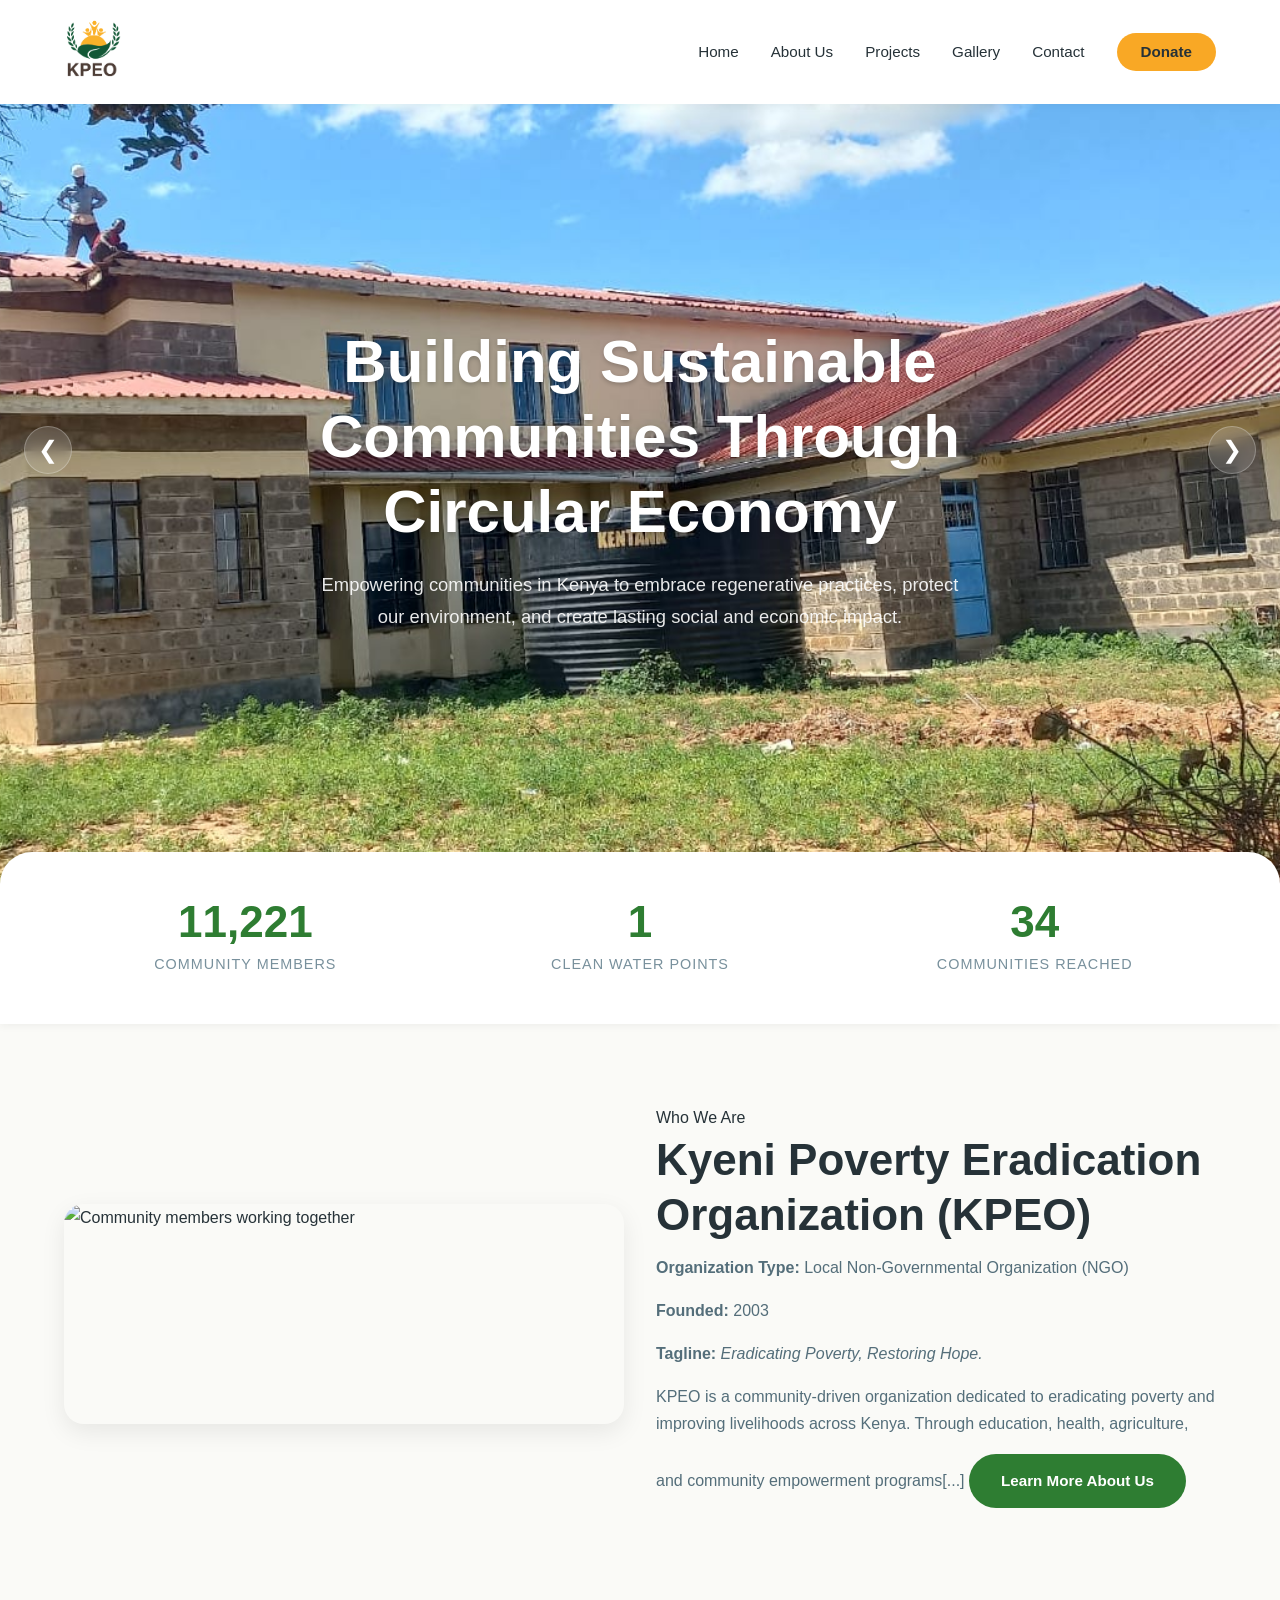
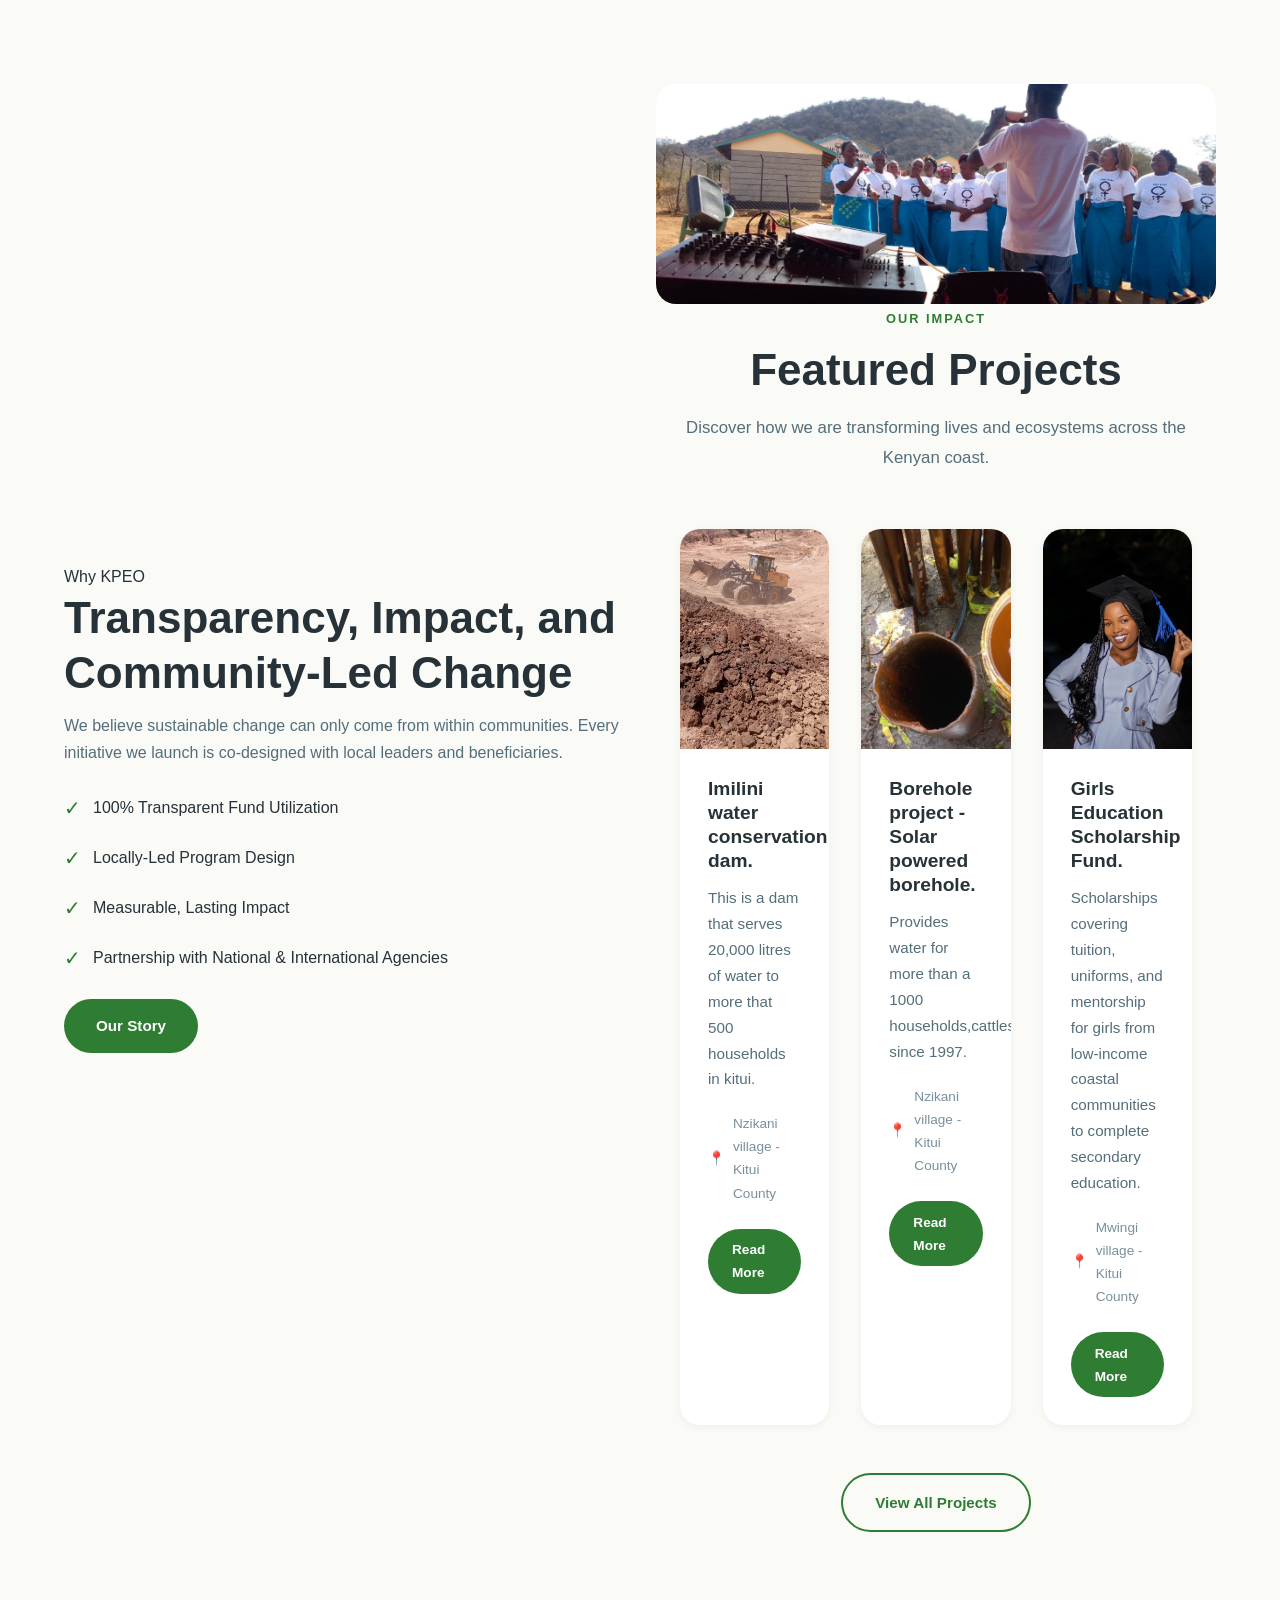
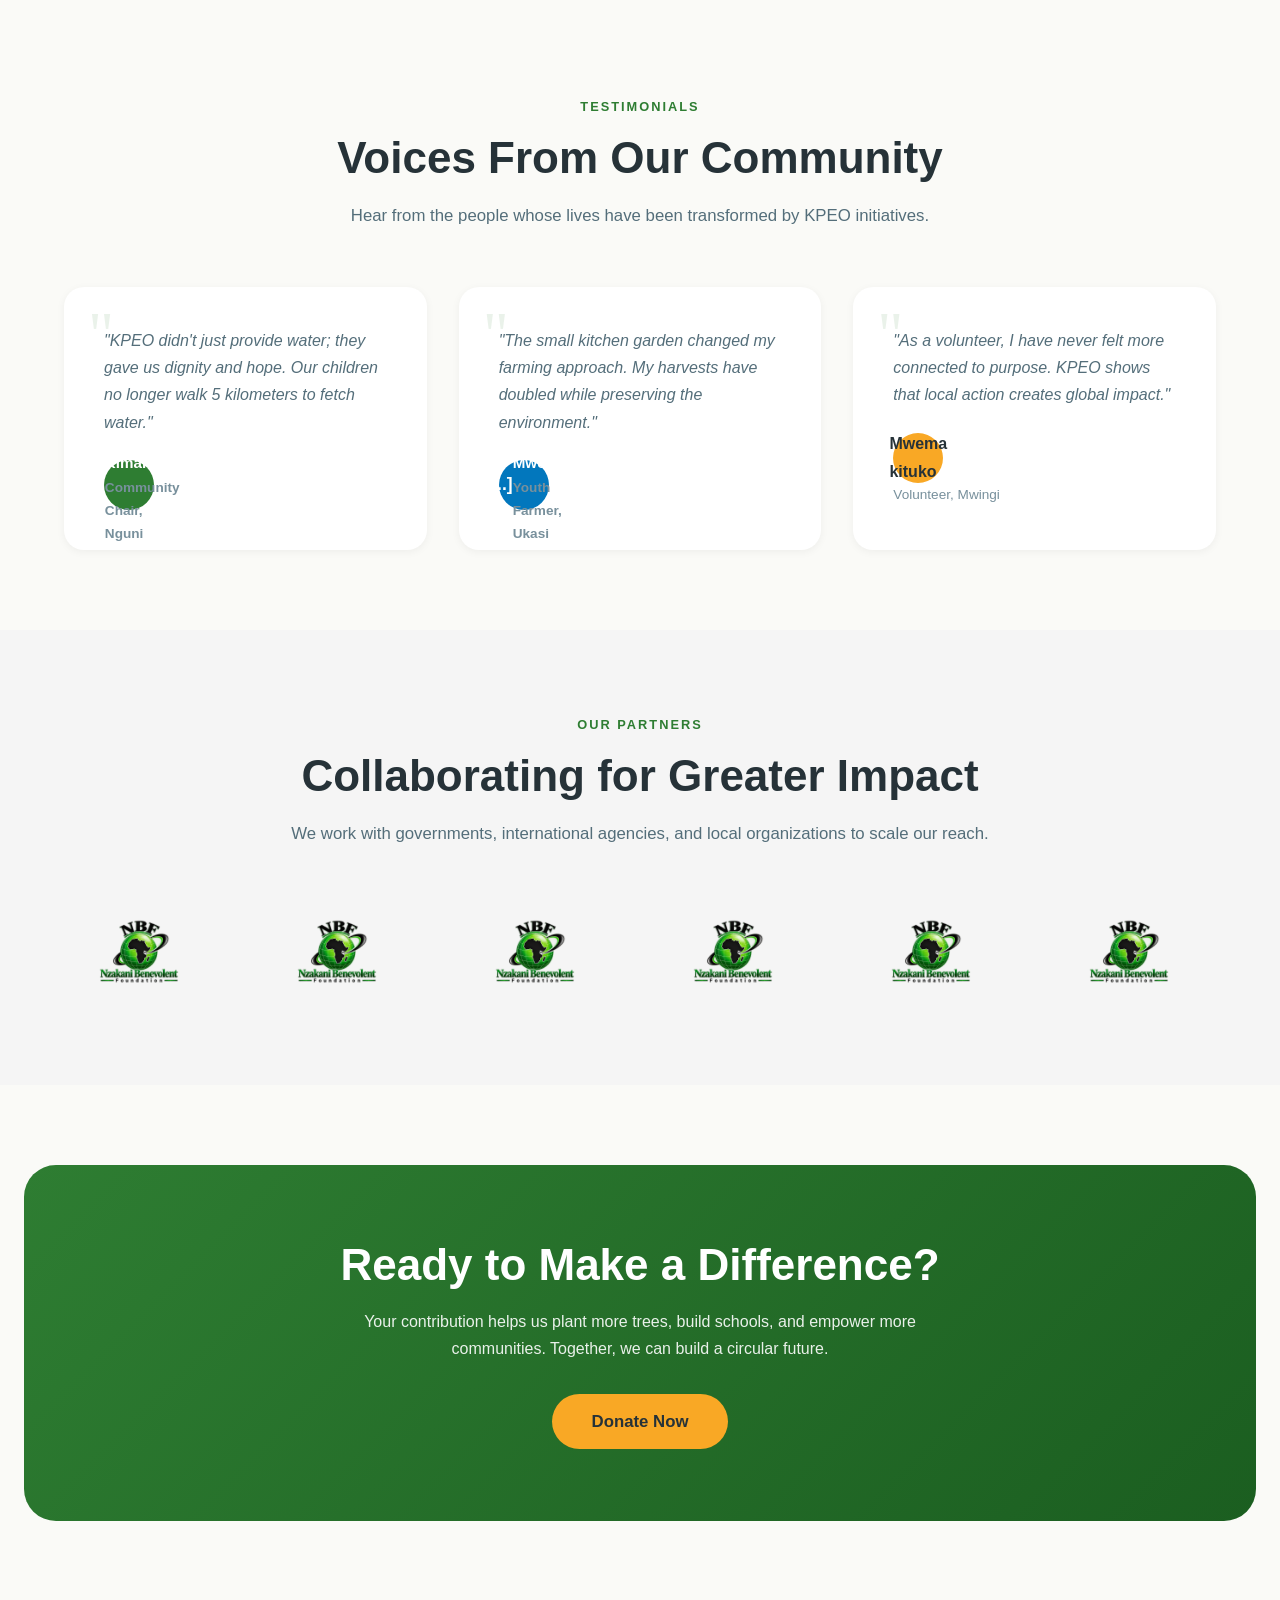
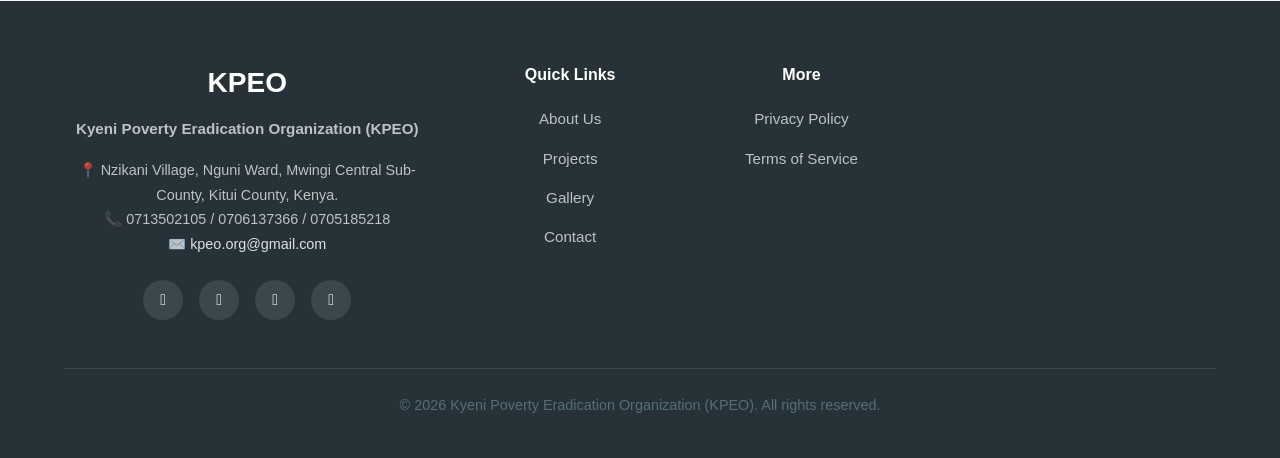
==== commit 0d229241: "Add robust fade-up animations for smooth scroll feel" ====
--- a/index.html
+++ b/index.html
@@ -55,6 +55,7 @@
     ]
   }
   </script>
+  <script>document.documentElement.classList.add('js');</script>
 </head>
 <body>
   <!-- Loading Screen -->
--- a/css/animations.css
+++ b/css/animations.css
@@ -118,31 +118,33 @@
   100% { transform: translateX(-50%); }
 }
 
-/* Animation Utility Classes */
-.animate-fade-in {
-  opacity: 0;
-  transition: opacity 0.6s ease, transform 0.6s ease;
-}
-
-.animate-fade-up {
+/* Animation Utility Classes
+   Hidden state is gated behind .js so that if JavaScript fails to load,
+   all content remains fully visible (progressive enhancement). */
+.js .animate-fade-in {
+  opacity: 0;
+  transition: opacity 0.6s ease, transform 0.6s ease;
+}
+
+.js .animate-fade-up {
   opacity: 0;
   transform: translateY(30px);
   transition: opacity 0.6s ease, transform 0.6s ease;
 }
 
-.animate-fade-left {
+.js .animate-fade-left {
   opacity: 0;
   transform: translateX(-40px);
   transition: opacity 0.6s ease, transform 0.6s ease;
 }
 
-.animate-fade-right {
+.js .animate-fade-right {
   opacity: 0;
   transform: translateX(40px);
   transition: opacity 0.6s ease, transform 0.6s ease;
 }
 
-.animate-zoom {
+.js .animate-zoom {
   opacity: 0;
   transform: scale(0.95);
   transition: opacity 0.6s ease, transform 0.6s ease;
@@ -228,6 +230,19 @@
   }
 }
 
+/* Respect users who prefer reduced motion */
+@media (prefers-reduced-motion: reduce) {
+  .js .animate-fade-in,
+  .js .animate-fade-up,
+  .js .animate-fade-left,
+  .js .animate-fade-right,
+  .js .animate-zoom {
+    opacity: 1 !important;
+    transform: none !important;
+    transition: none !important;
+  }
+}
+
 /* Marquee */
 .marquee-container {
   overflow: hidden;
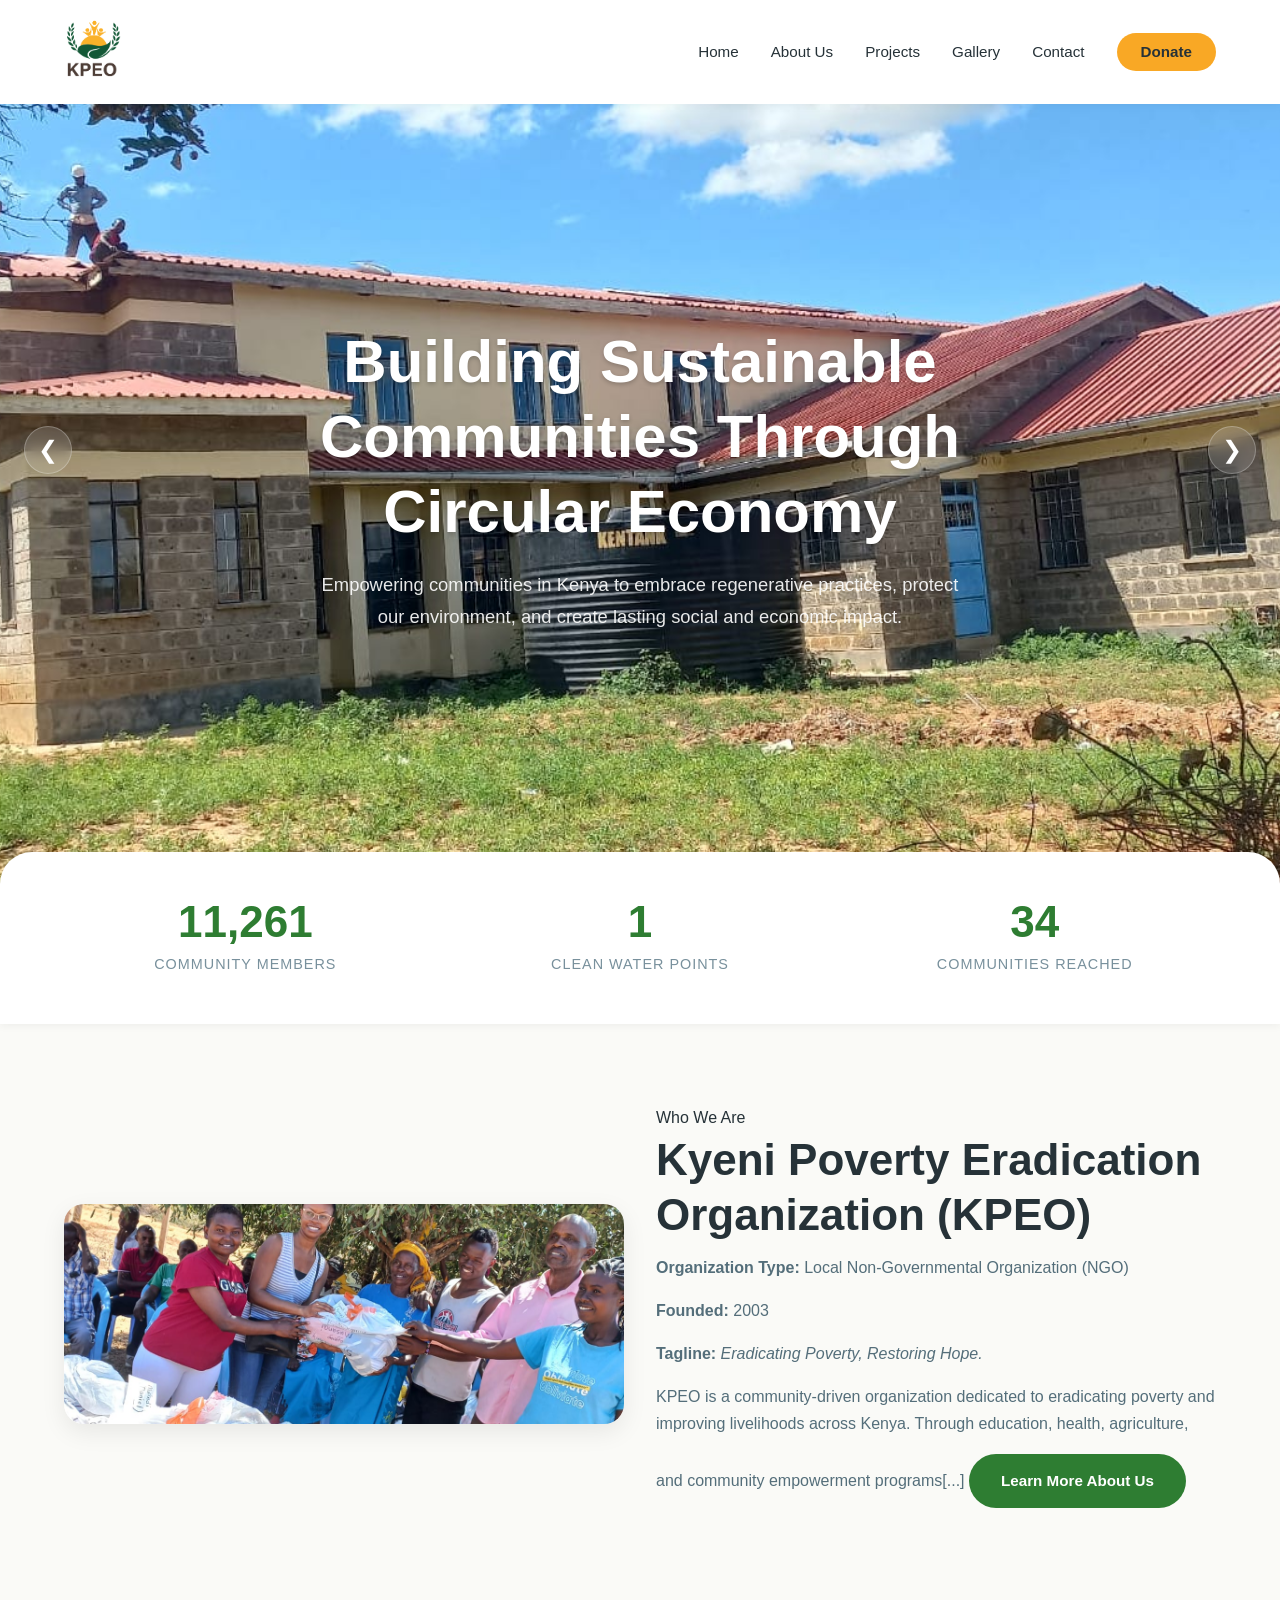
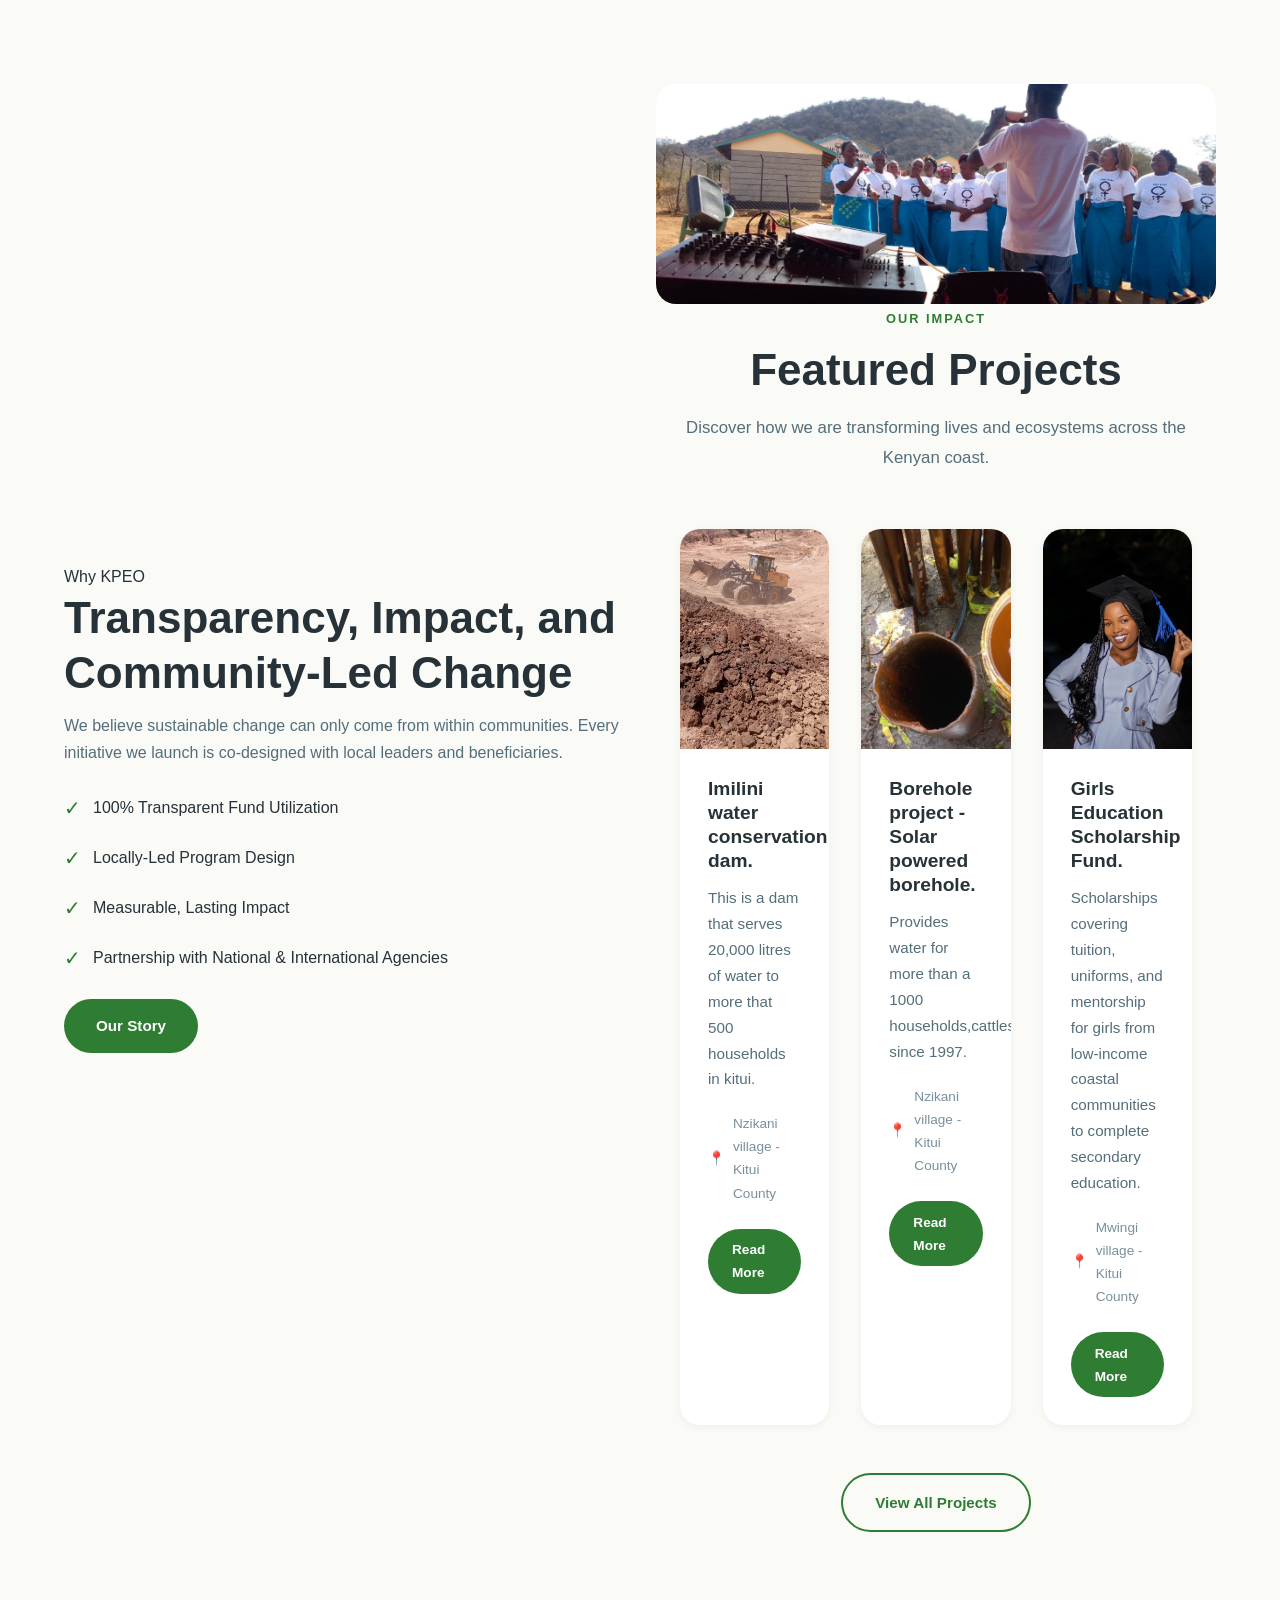
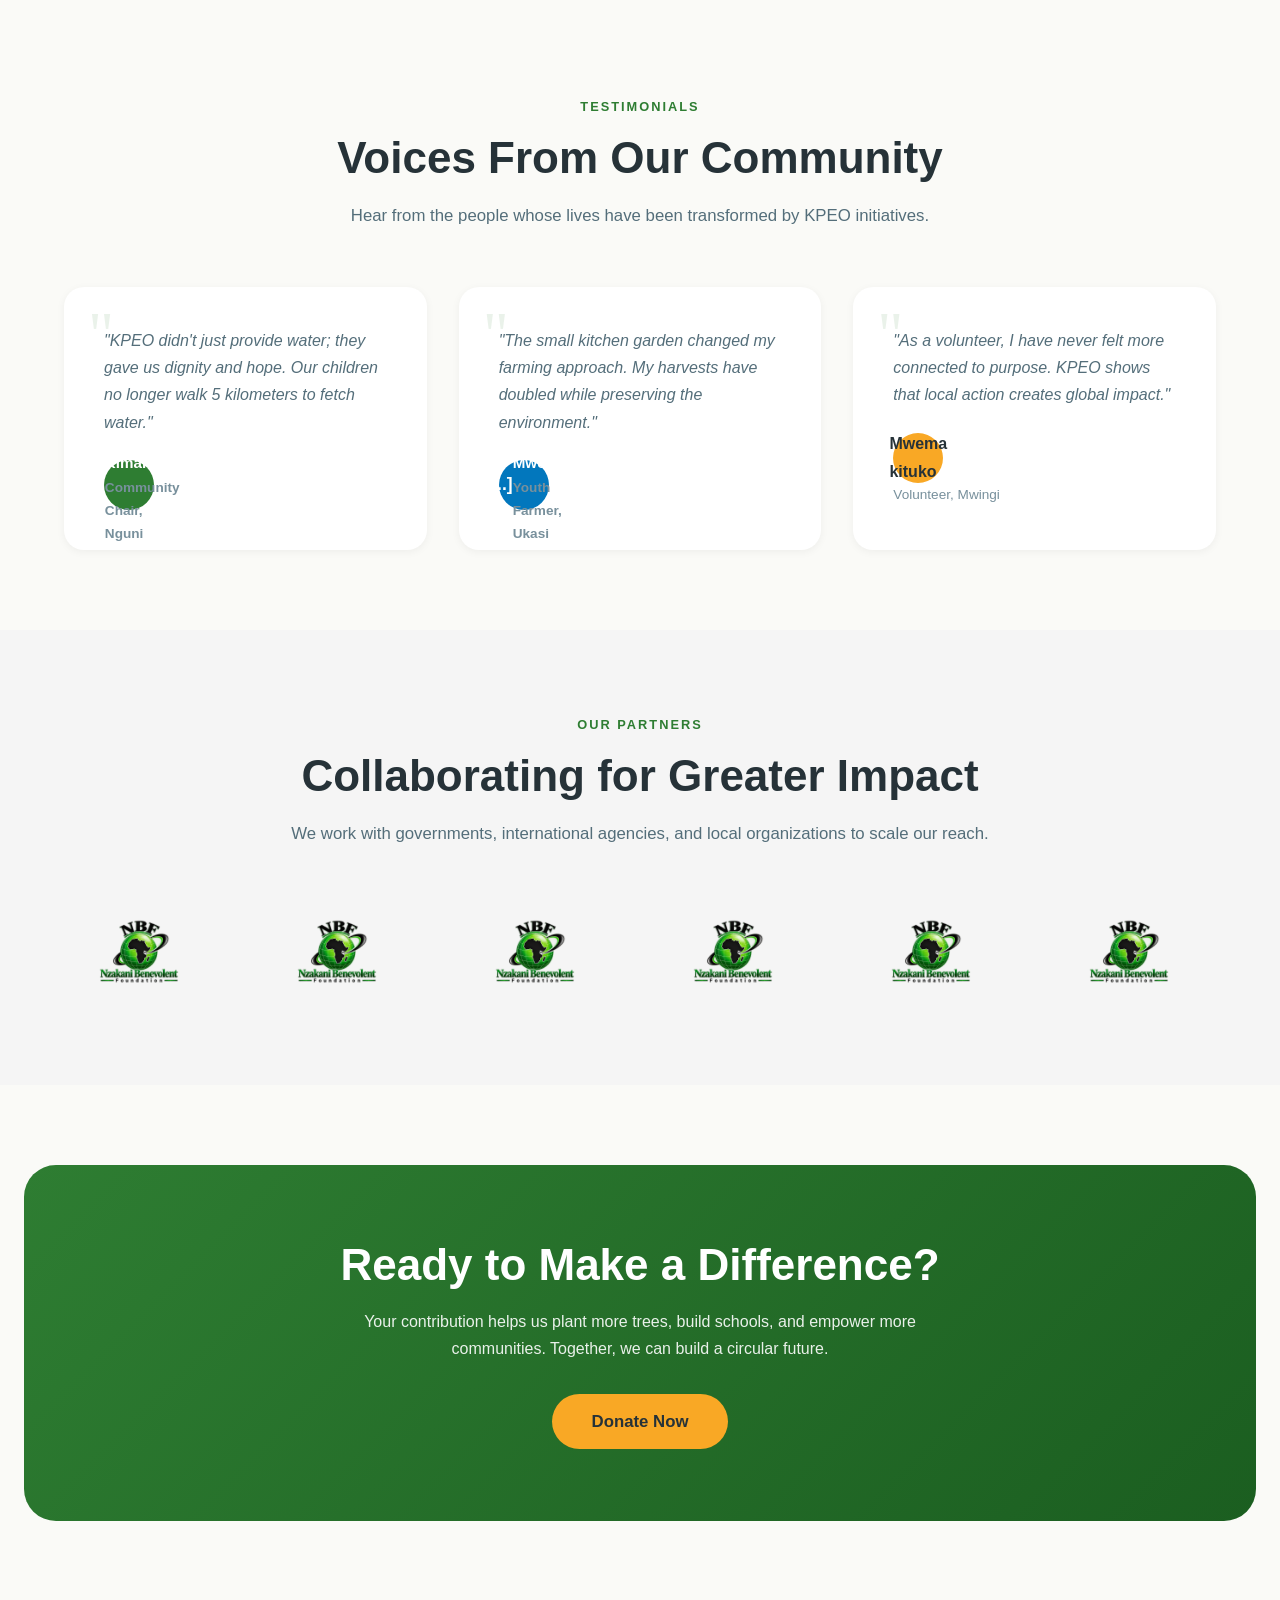
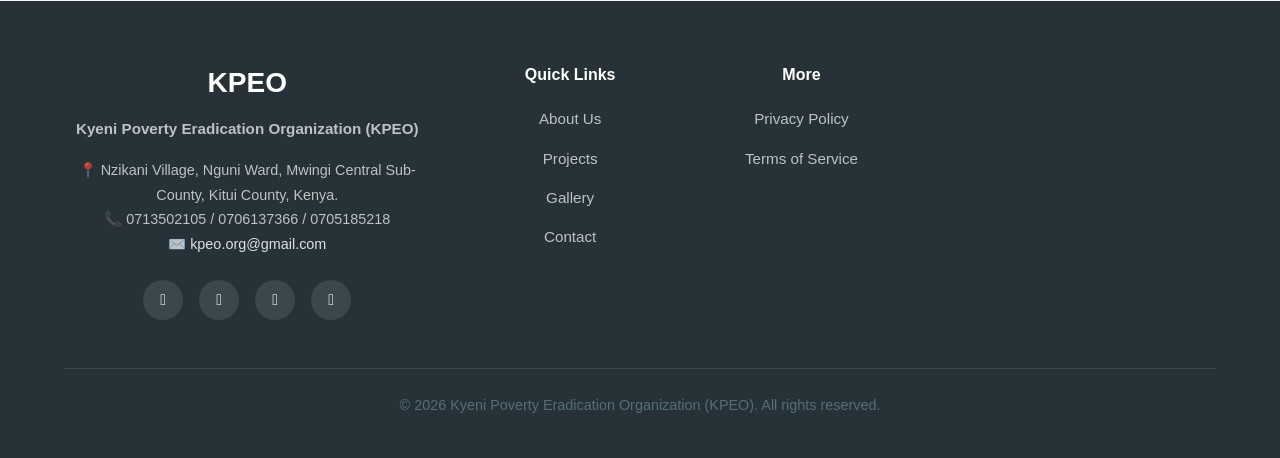
==== commit b6c1243c: "Replace Who We Are photo on home page with WhatsApp image" ====
--- a/index.html
+++ b/index.html
@@ -163,7 +163,9 @@
     <div class="container">
       <div class="grid grid-2" style="align-items: center;">
         <div class="animate-fade-left">
-          <img src="images/who-we-are.jpg" alt="Community members working together" class="card-image" style="border-radius: var(--radius-lg); box-shadow: var(--shadow-md);" onerror="this.onerror=null;this.src='https://picsum.photos/seed/community/800/600';" loading="lazy">
+          <img src="images/gallery/WhatsApp Image 2026-08-04 at 17.42.10.jpeg" alt="Community members working together" class="card-image" 
+style="border-radius: var(--radius-lg); box-shadow: var(--shadow-md);" 
+onerror="this.onerror=null;this.src='https://picsum.photos/seed/community/800/600';" loading="lazy">
         </div>
         <div class="animate-fade-right">
           <span class="subtitle">Who We Are</span>
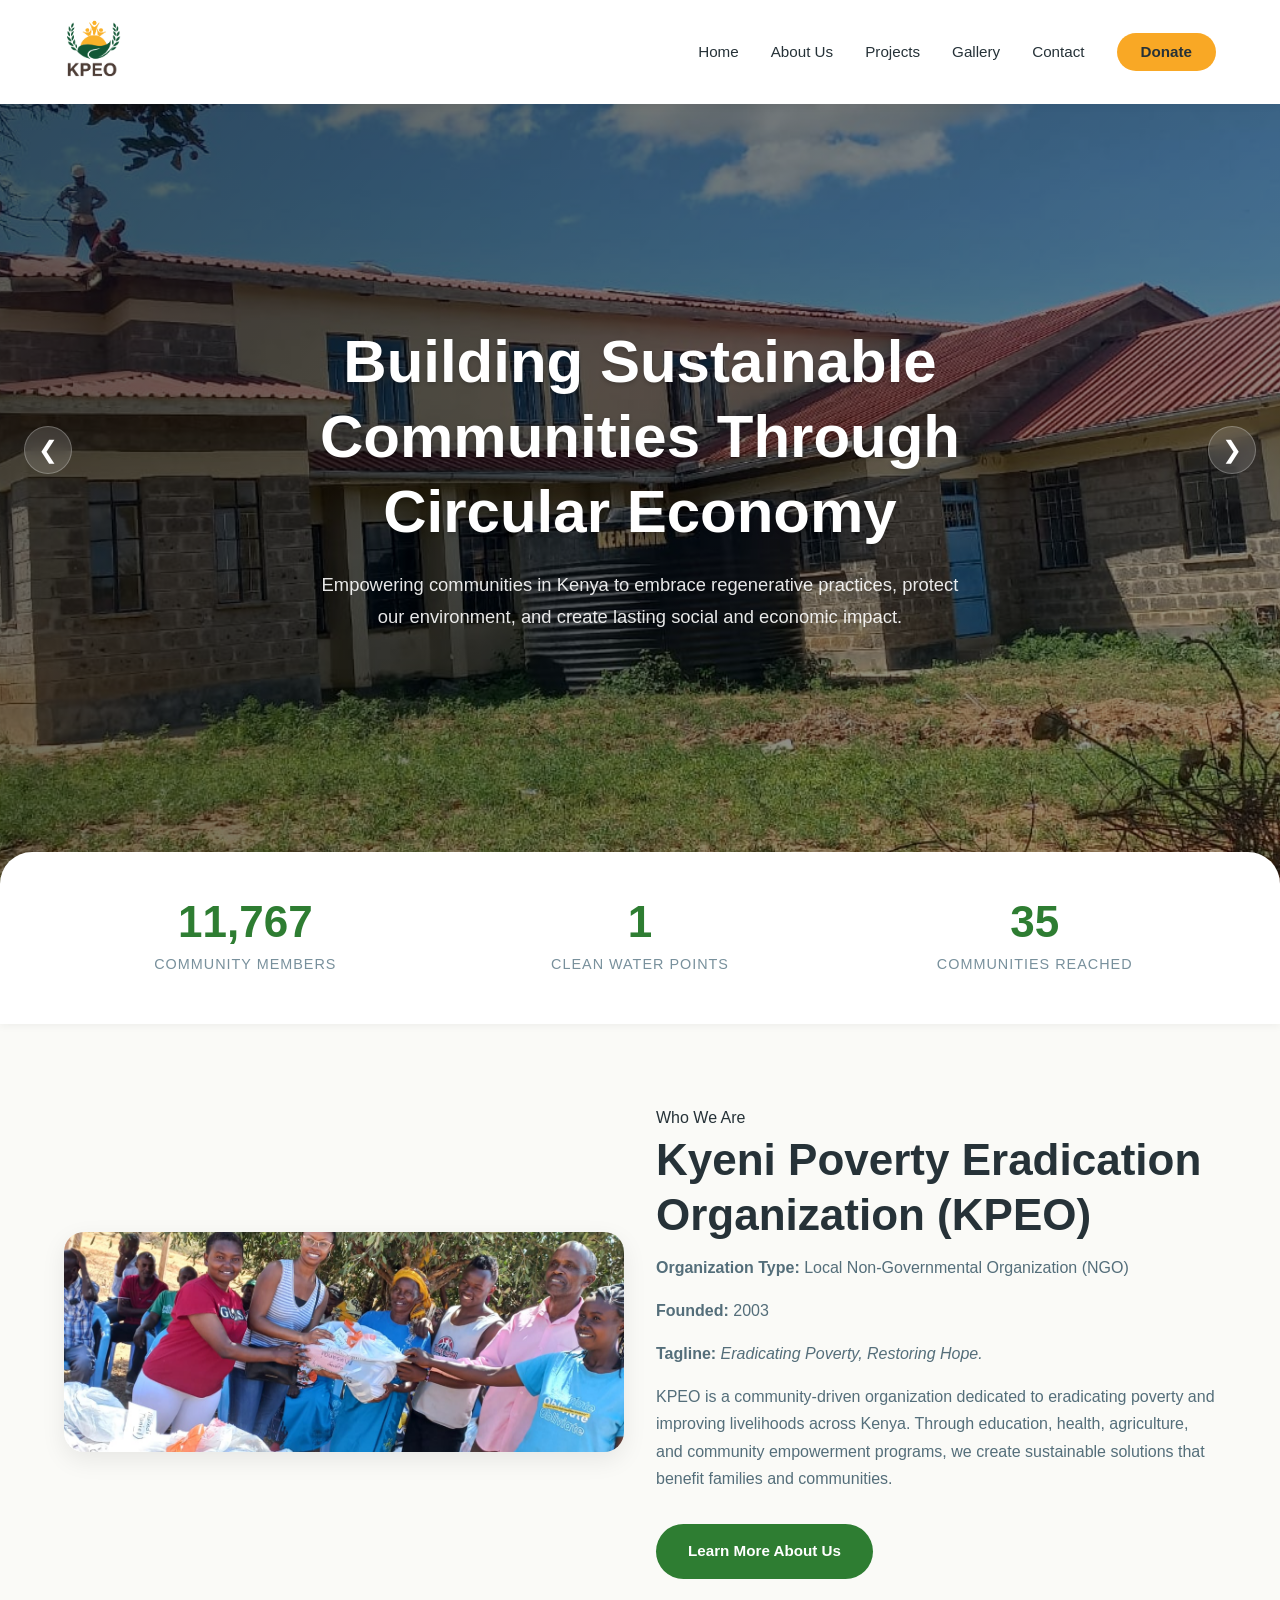
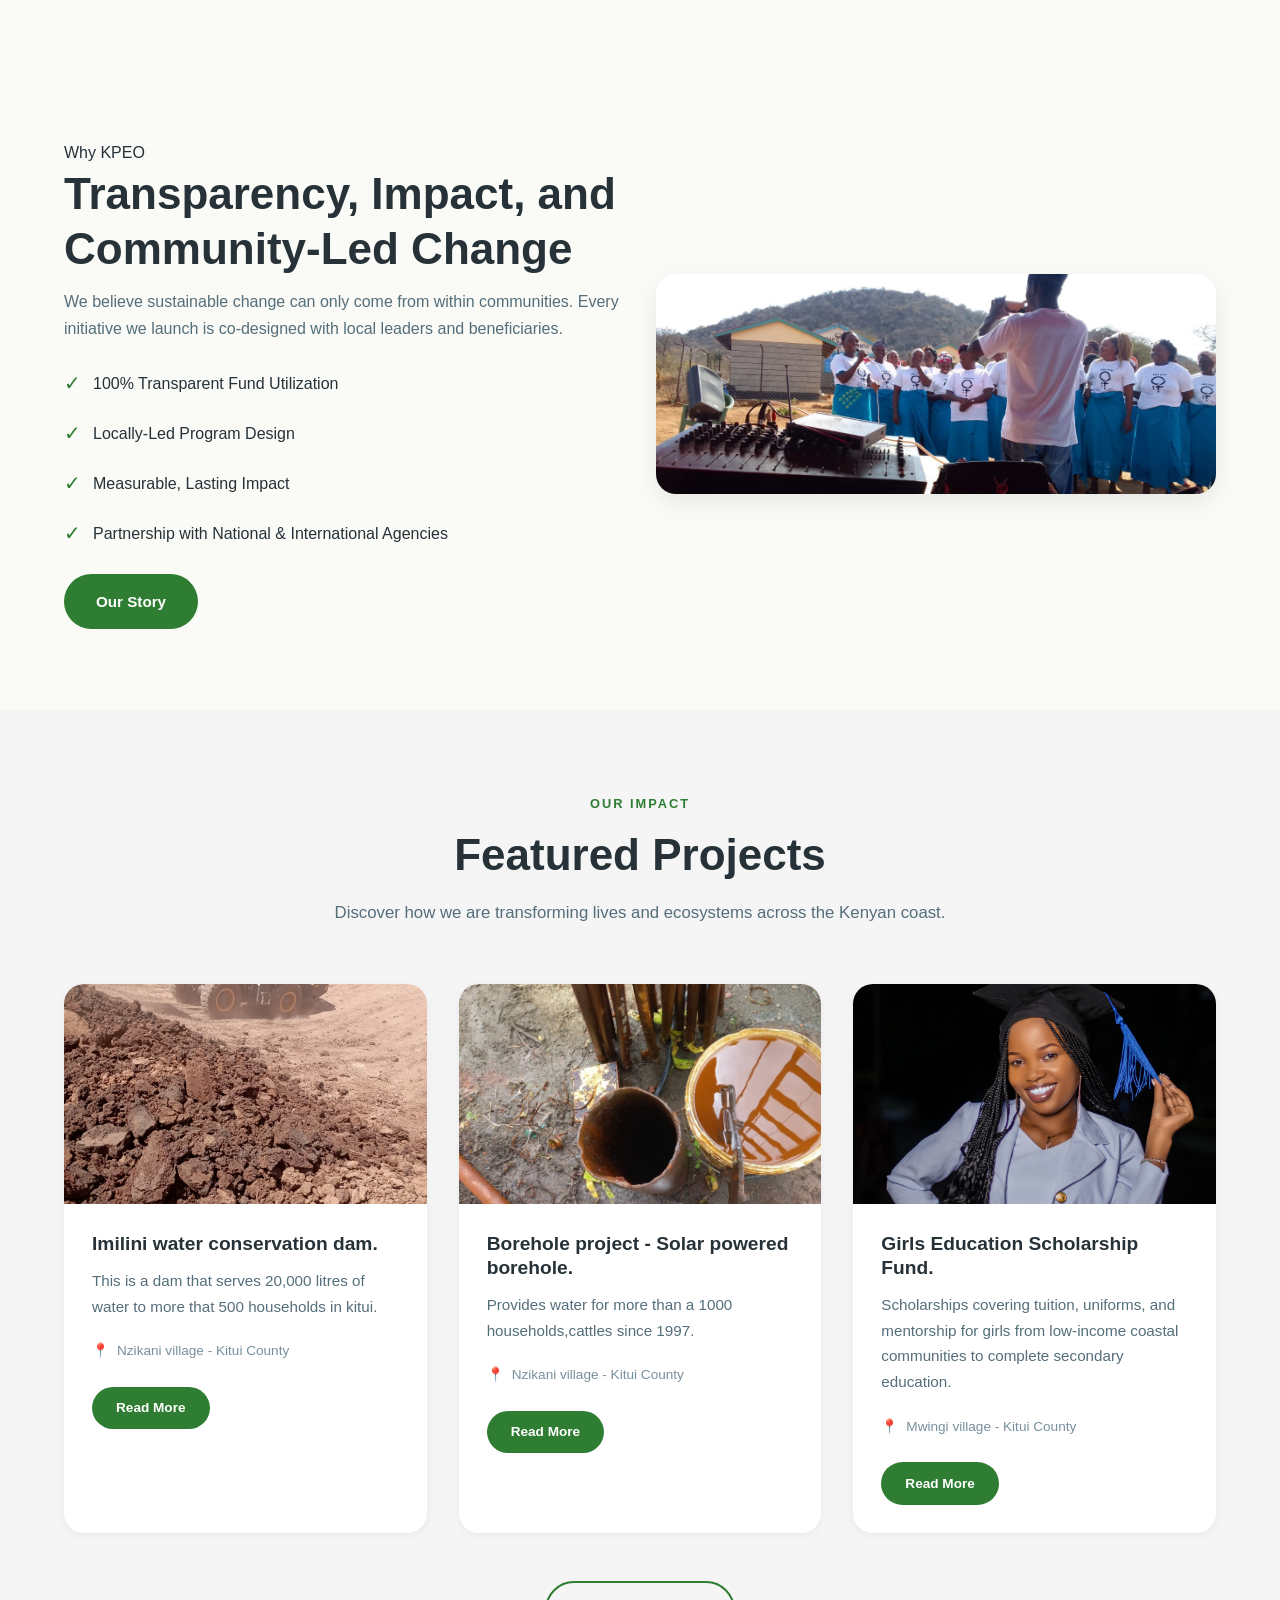
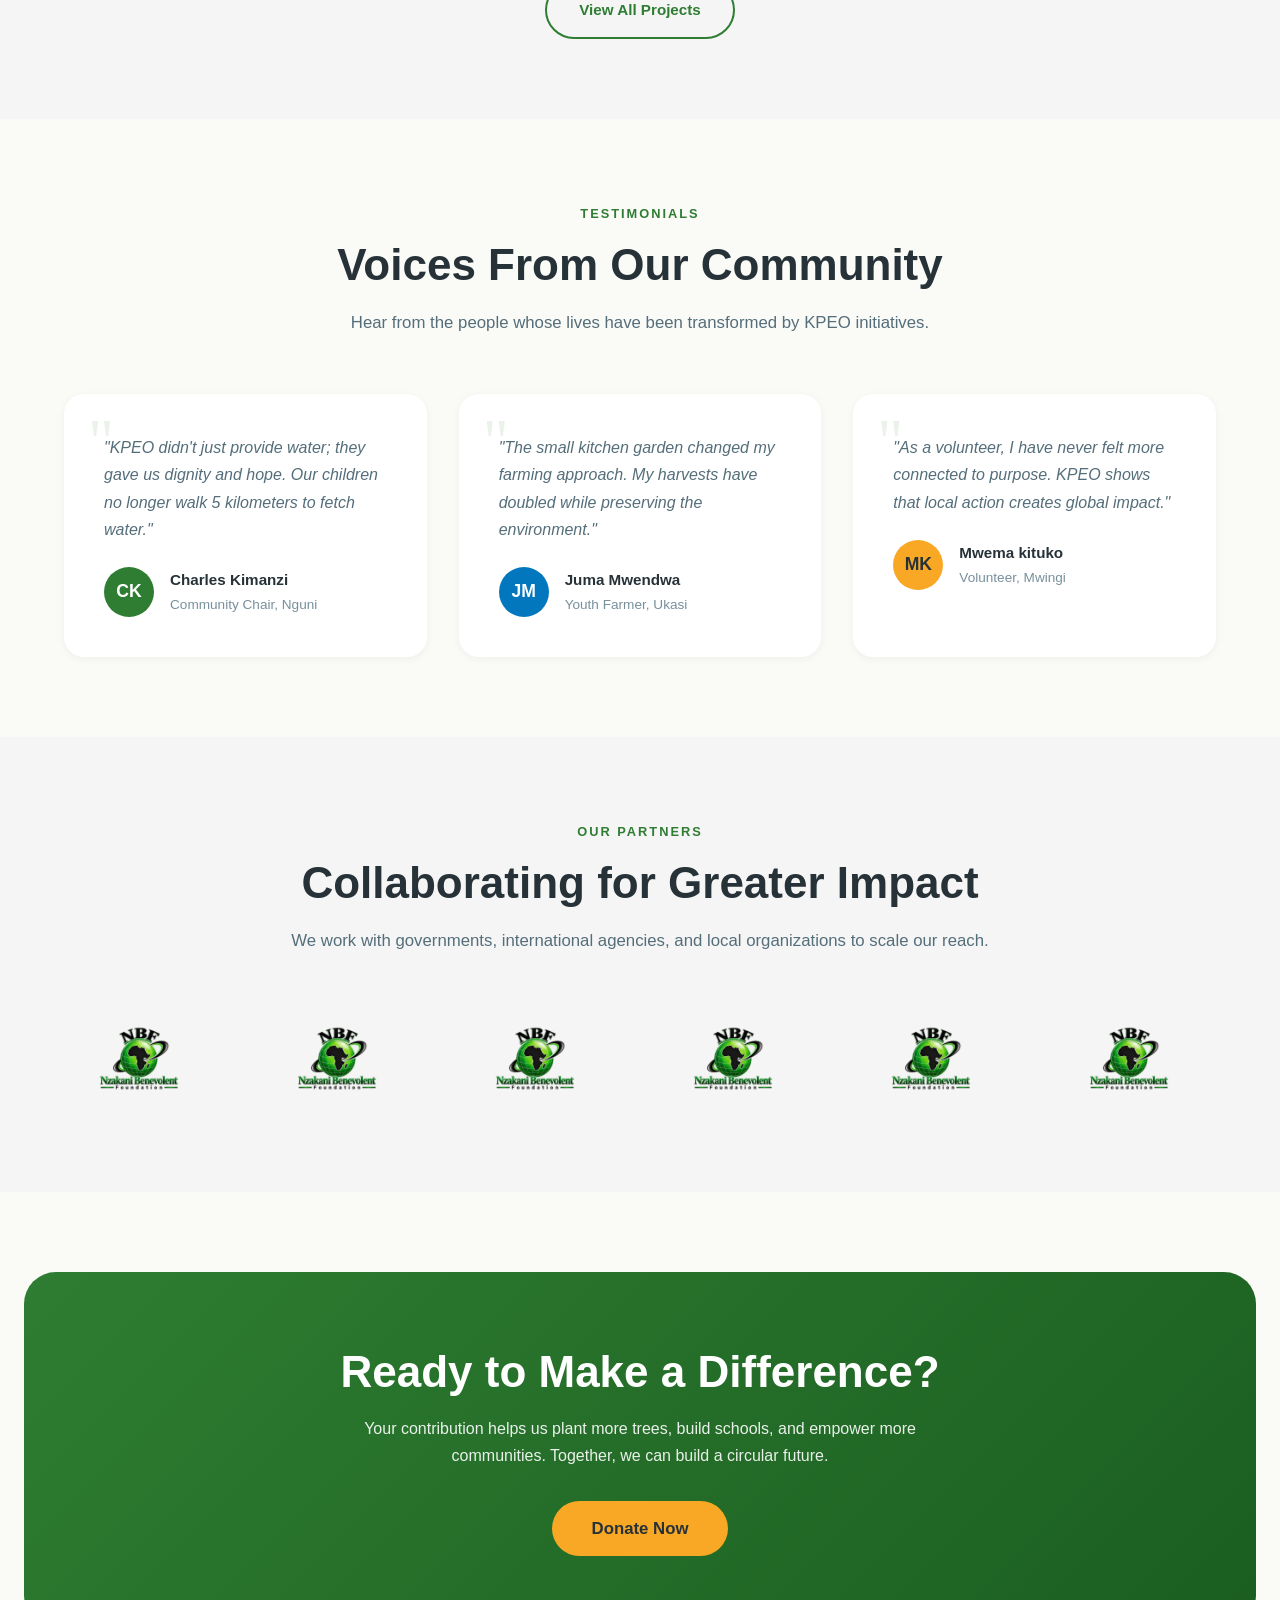
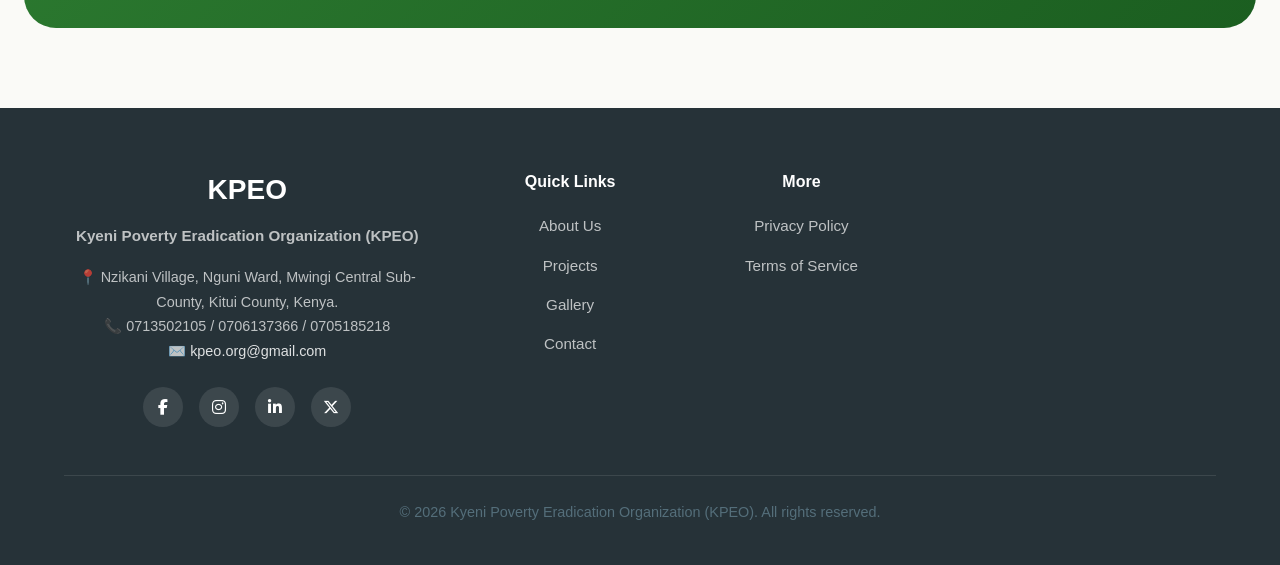
==== commit 628acdca: "Fix: Update all file paths to use relative paths with ./ for GitHub Pages compatibility" ====
--- a/index.html
+++ b/index.html
@@ -3,19 +3,19 @@
 <head>
   <meta charset="UTF-8">
   <meta name="viewport" content="width=device-width, initial-scale=1.0">
-  <meta http-equiv="Content-Security-Policy" content="default-src 'self'; script-src 'self' https://fonts.googleapis.com; style-src 'self' 'unsafe-inline' https://cdnjs.cloudflare.com https://fonts.go[...]
-  <meta name="description" content="Kyeni Poverty Eradication Organization (KPEO) - Building sustainable coastal communities in Kenya through circular economy, environmental conservation, education, a[...]
+  <meta http-equiv="Content-Security-Policy" content="default-src 'self'; script-src 'self' https://fonts.googleapis.com; style-src 'self' 'unsafe-inline' https://cdnjs.cloudflare.com https://fonts.googleapis.com; img-src 'self' data: https:; font-src 'self' https://fonts.gstatic.com https://cdnjs.cloudflare.com; connect-src 'self';">
+  <meta name="description" content="Kyeni Poverty Eradication Organization (KPEO) - Building sustainable coastal communities in Kenya through circular economy, environmental conservation, education, and community empowerment.">
   <meta name="keywords" content="KPEO, Kyeni Poverty Eradication Organization, Kenya, Kitui, Sustainability, Environment, NGO, Community, Waste Management, Recycling, Coastal Development">
-  <link rel="canonical" href="https://kpeo.co.ke/">
+  <link rel="canonical" href="https://rayomesh9-star.github.io/KPEO/">
   <meta property="og:title" content="Kyeni Poverty Eradication Organization | Building Sustainable Communities">
-  <meta property="og:description" content="Join KPEO in creating sustainable coastal communities through circular economy initiatives, environmental conservation, education, and empowerment in Kenya."[...]>
-  <meta property="og:image" content="https://kpeo.co.ke/images/kpeo-01.png">
+  <meta property="og:description" content="Join KPEO in creating sustainable coastal communities through circular economy initiatives, environmental conservation, education, and empowerment in Kenya.">
+  <meta property="og:image" content="https://rayomesh9-star.github.io/KPEO/images/kpeo-01.png">
   <meta property="og:type" content="website">
-  <meta property="og:url" content="https://kpeo.co.ke/">
+  <meta property="og:url" content="https://rayomesh9-star.github.io/KPEO/">
   <meta name="twitter:card" content="summary_large_image">
   <meta name="twitter:title" content="Kyeni Poverty Eradication Organization | Building Sustainable Communities">
   <meta name="twitter:description" content="Join KPEO in creating sustainable coastal communities through circular economy initiatives in Kenya.">
-  <meta name="twitter:image" content="https://kpeo.co.ke/images/kpeo-01.png">
+  <meta name="twitter:image" content="https://rayomesh9-star.github.io/KPEO/images/kpeo-01.png">
   <title>Kyeni Poverty Eradication Organization | Building Sustainable Communities</title>
   
   <link rel="preconnect" href="https://fonts.googleapis.com">
@@ -23,18 +23,18 @@
   <link href="https://fonts.googleapis.com/css2?family=Inter:wght@400;500;600;700&family=Poppins:wght@600;700;800&display=swap" rel="stylesheet">
   <link rel="preconnect" href="https://cdnjs.cloudflare.com">
   <link rel="stylesheet" href="https://cdnjs.cloudflare.com/ajax/libs/font-awesome/6.5.1/css/all.min.css">
-  <link rel="stylesheet" href="css/style.css">
-  <link rel="stylesheet" href="css/responsive.css">
-  <link rel="stylesheet" href="css/animations.css">
-  <link rel="sitemap" type="application/xml" title="Sitemap" href="/sitemap.xml">
+  <link rel="stylesheet" href="./css/style.css">
+  <link rel="stylesheet" href="./css/responsive.css">
+  <link rel="stylesheet" href="./css/animations.css">
+  <link rel="sitemap" type="application/xml" title="Sitemap" href="./sitemap.xml">
   <script type="application/ld+json">
   {
     "@context": "https://schema.org",
     "@type": "Organization",
     "name": "Kyeni Poverty Eradication Organization",
     "alternateName": "KPEO",
-    "url": "https://kpeo.co.ke",
-    "logo": "https://kpeo.co.ke/images/kpeo-01.png",
+    "url": "https://rayomesh9-star.github.io/KPEO/",
+    "logo": "https://rayomesh9-star.github.io/KPEO/images/kpeo-01.png",
     "address": {
       "@type": "PostalAddress",
       "streetAddress": "Nzikani Village, Nguni Ward",
@@ -66,16 +66,16 @@
   <!-- Navigation -->
   <nav class="navbar" role="navigation" aria-label="Main Navigation">
     <div class="nav-container">
-      <a href="index.html" class="nav-logo" aria-label="KPEO Home">
-        <img src="images/kpeo-01.png" alt="KPEO Logo" class="nav-logo-img">
+      <a href="./index.html" class="nav-logo" aria-label="KPEO Home">
+        <img src="./images/kpeo-01.png" alt="KPEO Logo" class="nav-logo-img">
       </a>
       
       <ul class="nav-links">
-        <li><a href="index.html" class="active">Home</a></li>
-        <li><a href="about.html">About Us</a></li>
-        <li><a href="projects.html">Projects</a></li>
-        <li><a href="gallery.html">Gallery</a></li>
-        <li><a href="contact.html">Contact</a></li>
+        <li><a href="./index.html" class="active">Home</a></li>
+        <li><a href="./about.html">About Us</a></li>
+        <li><a href="./projects.html">Projects</a></li>
+        <li><a href="./gallery.html">Gallery</a></li>
+        <li><a href="./contact.html">Contact</a></li>
         <li><a href="#donate" class="nav-donate mpesa-trigger">Donate</a></li>
       </ul>
       
@@ -87,11 +87,11 @@
     </div>
     
     <div class="mobile-menu" aria-hidden="true">
-      <a href="index.html">Home</a>
-      <a href="about.html">About Us</a>
-      <a href="projects.html">Projects</a>
-      <a href="gallery.html">Gallery</a>
-      <a href="contact.html">Contact</a>
+      <a href="./index.html">Home</a>
+      <a href="./about.html">About Us</a>
+      <a href="./projects.html">Projects</a>
+      <a href="./gallery.html">Gallery</a>
+      <a href="./contact.html">Contact</a>
       <a href="#donate" class="btn btn-primary mpesa-trigger">Donate Now</a>
     </div>
   </nav>
@@ -101,23 +101,23 @@
   <header class="hero">
     <div class="hero-carousel">
       <div class="hero-slide active">
-        <img src="images/gallery/WhatsApp Image 2026-08-18 at 15.17.33.jpeg" alt="KPEO community members working together on coastal development projects in Kenya" class="hero-background" loading="eag[...]
+        <img src="./images/gallery/WhatsApp Image 2026-08-18 at 15.17.33.jpeg" alt="KPEO community members working together on coastal development projects in Kenya" class="hero-background" loading="lazy">
         <div class="hero-overlay"></div>
       </div>
       <div class="hero-slide">
-        <img src="images/gallery/WhatsApp Image 2026-08-04 at 17.42.09.jpeg" alt="KPEO volunteers and community members collaborating on environmental conservation" class="hero-background" loading="la[...]
+        <img src="./images/gallery/WhatsApp Image 2026-08-04 at 17.42.09.jpeg" alt="KPEO volunteers and community members collaborating on environmental conservation" class="hero-background" loading="lazy">
         <div class="hero-overlay"></div>
       </div>
       <div class="hero-slide">
-        <img src="images/gallery/WhatsApp Image 2026-08-04 at 17.42.10.jpeg" alt="KPEO water project providing clean drinking water to coastal communities" class="hero-background" loading="lazy">
+        <img src="./images/gallery/WhatsApp Image 2026-08-04 at 17.42.10.jpeg" alt="KPEO water project providing clean drinking water to coastal communities" class="hero-background" loading="lazy">
         <div class="hero-overlay"></div>
       </div>
       <div class="hero-slide">
-        <img src="images/gallery/WhatsApp Image 2026-08-04 at 17.42.04 (2).jpeg" alt="KPEO sustainable farming and agriculture training for coastal communities" class="hero-background" loading="lazy">
+        <img src="./images/gallery/WhatsApp Image 2026-08-04 at 17.42.04 (2).jpeg" alt="KPEO sustainable farming and agriculture training for coastal communities" class="hero-background" loading="lazy">
         <div class="hero-overlay"></div>
       </div>
       <div class="hero-slide">
-        <img src="images/gallery/WhatsApp Image 2026-08-04 at 17.42.06 (2).jpeg" alt="KPEO volunteers engaged in community development and environmental cleanup" class="hero-background" loading="lazy"[...]>
+        <img src="./images/gallery/WhatsApp Image 2026-08-04 at 17.42.06 (2).jpeg" alt="KPEO volunteers engaged in community development and environmental cleanup" class="hero-background" loading="lazy">
         <div class="hero-overlay"></div>
       </div>
     </div>
@@ -163,7 +163,7 @@
     <div class="container">
       <div class="grid grid-2" style="align-items: center;">
         <div class="animate-fade-left">
-          <img src="images/gallery/WhatsApp Image 2026-08-04 at 17.42.10.jpeg" alt="Community members working together" class="card-image" 
+          <img src="./images/gallery/WhatsApp Image 2026-08-04 at 17.42.10.jpeg" alt="Community members working together" class="card-image" 
 style="border-radius: var(--radius-lg); box-shadow: var(--shadow-md);" 
 onerror="this.onerror=null;this.src='https://picsum.photos/seed/community/800/600';" loading="lazy">
         </div>
@@ -173,8 +173,8 @@
           <p><strong>Organization Type:</strong> Local Non-Governmental Organization (NGO)</p>
           <p><strong>Founded:</strong> 2003</p>
           <p><strong>Tagline:</strong> <em>Eradicating Poverty, Restoring Hope.</em></p>
-          <p>KPEO is a community-driven organization dedicated to eradicating poverty and improving livelihoods across Kenya. Through education, health, agriculture, and community empowerment programs[...]
-          <a href="about.html" class="btn btn-primary" style="margin-top: 1rem;">Learn More About Us</a>
+          <p>KPEO is a community-driven organization dedicated to eradicating poverty and improving livelihoods across Kenya. Through education, health, agriculture, and community empowerment programs, we create sustainable solutions that benefit families and communities.</p>
+          <a href="./about.html" class="btn btn-primary" style="margin-top: 1rem;">Learn More About Us</a>
         </div>
       </div>
     </div>
@@ -206,10 +206,10 @@
               <span>Partnership with National & International Agencies</span>
             </li>
           </ul>
-          <a href="about.html" class="btn btn-primary" style="margin-top: 1.5rem;">Our Story</a>
+          <a href="./about.html" class="btn btn-primary" style="margin-top: 1.5rem;">Our Story</a>
         </div>
         <div class="animate-fade-right">
-          <img src="images/gallery/WhatsApp Image 2026-08-04 at 18.52.10 (3).jpeg" alt="Mangrove restoration project" class="card-image" style="border-radius: var(--radius-lg); box-shadow: var(--shado[...]
+          <img src="./images/gallery/WhatsApp Image 2026-08-04 at 18.52.10 (3).jpeg" alt="Mangrove restoration project" class="card-image" style="border-radius: var(--radius-lg); box-shadow: var(--shadow-md);" loading="lazy">
         </div>
       </div>
     </div>
@@ -225,7 +225,7 @@
       </div>
       <div class="grid grid-3">
         <article class="card project-card animate-fade-up">
-          <img src="images/projects/WhatsApp Image 2026-08-04 at 17.42.02.jpeg" alt="Clean Water Project" class="card-image" loading="lazy">
+          <img src="./images/projects/WhatsApp Image 2026-08-04 at 17.42.02.jpeg" alt="Clean Water Project" class="card-image" loading="lazy">
           <div class="card-body">
             <h3 class="card-title">Imilini water conservation dam.</h3>
             <p class="card-text">This is a dam that serves 20,000 litres of water to more that 500 households  in kitui.</p>
@@ -235,7 +235,7 @@
         </article>
 
         <article class="card project-card animate-fade-up delay-1">
-          <img src="images/projects/WhatsApp Image 2026-08-04 at 17.42.05.jpeg" alt="Borehole Project" class="card-image" loading="lazy">
+          <img src="./images/projects/WhatsApp Image 2026-08-04 at 17.42.05.jpeg" alt="Borehole Project" class="card-image" loading="lazy">
           <div class="card-body">
             <h3 class="card-title">Borehole project - Solar powered borehole.</h3>
             <p class="card-text">Provides water for more than a 1000 households,cattles since 1997.</p>
@@ -245,7 +245,7 @@
         </article>
 
         <article class="card project-card animate-fade-up delay-2">
-          <img src="images/team/1002024699.jpg.jpeg" alt="Education Project" class="card-image" loading="lazy">
+          <img src="./images/team/1002024699.jpg.jpeg" alt="Education Project" class="card-image" loading="lazy">
           <div class="card-body">
             <h3 class="card-title">Girls Education Scholarship Fund.</h3>
             <p class="card-text">Scholarships covering tuition, uniforms, and mentorship for girls from low-income coastal communities to complete secondary education.</p>
@@ -255,7 +255,7 @@
         </article>
       </div>
       <div class="text-center" style="margin-top: 3rem;">
-        <a href="projects.html" class="btn btn-outline">View All Projects</a>
+        <a href="./projects.html" class="btn btn-outline">View All Projects</a>
       </div>
     </div>
   </section>
@@ -272,7 +272,7 @@
         <div class="testimonial-card animate-fade-up">
           <p class="testimonial-text">"KPEO didn't just provide water; they gave us dignity and hope. Our children no longer walk 5 kilometers to fetch water."</p>
           <div class="testimonial-author">
-            <span class="testimonial-avatar" style="display: flex; align-items: center; justify-content: center; background: var(--primary-green); color: white; font-weight: bold; font-size: 1.1rem;">[...]
+            <span class="testimonial-avatar" style="display: flex; align-items: center; justify-content: center; background: var(--primary-green); color: white; font-weight: bold; font-size: 1.1rem; border-radius: 50%; width: 50px; height: 50px;">CK</span>
             <div>
               <div class="testimonial-name">Charles Kimanzi</div>
               <div class="testimonial-role">Community Chair, Nguni</div>
@@ -282,7 +282,7 @@
         <div class="testimonial-card animate-fade-up delay-1">
           <p class="testimonial-text">"The small kitchen garden changed my farming approach. My harvests have doubled while preserving the environment."</p>
           <div class="testimonial-author">
-            <span class="testimonial-avatar" style="display: flex; align-items: center; justify-content: center; background: var(--ocean-blue); color: white; font-weight: bold; font-size: 1.1rem;">JO[...]
+            <span class="testimonial-avatar" style="display: flex; align-items: center; justify-content: center; background: var(--ocean-blue); color: white; font-weight: bold; font-size: 1.1rem; border-radius: 50%; width: 50px; height: 50px;">JM</span>
             <div>
               <div class="testimonial-name">Juma Mwendwa</div>
               <div class="testimonial-role">Youth Farmer, Ukasi</div>
@@ -292,7 +292,7 @@
         <div class="testimonial-card animate-fade-up delay-2">
           <p class="testimonial-text">"As a volunteer, I have never felt more connected to purpose. KPEO shows that local action creates global impact."</p>
           <div class="testimonial-author">
-            <span class="testimonial-avatar" style="display: flex; align-items: center; justify-content: center; background: var(--accent-orange); color: var(--dark-text); font-weight: bold; font-size[...]
+            <span class="testimonial-avatar" style="display: flex; align-items: center; justify-content: center; background: var(--accent-orange); color: var(--dark-text); font-weight: bold; font-size: 1.1rem; border-radius: 50%; width: 50px; height: 50px;">MK</span>
             <div>
               <div class="testimonial-name">Mwema kituko</div>
               <div class="testimonial-role">Volunteer, Mwingi</div>
@@ -313,14 +313,14 @@
       </div>
       <div class="partners-carousel-wrap">
         <div class="partners-carousel">
-          <img src="images/nbf.png" alt="Nzikani Benevolent Foundation (NBF) logo" class="partner-logo nbf-logo" loading="lazy">
-          <img src="images/nbf.png" alt="Nzikani Benevolent Foundation (NBF) logo" class="partner-logo nbf-logo" loading="lazy">
-          <img src="images/nbf.png" alt="Nzikani Benevolent Foundation (NBF) logo" class="partner-logo nbf-logo" loading="lazy">
-          <img src="images/nbf.png" alt="Nzikani Benevolent Foundation (NBF) logo" class="partner-logo nbf-logo" loading="lazy">
-          <img src="images/nbf.png" alt="Nzikani Benevolent Foundation (NBF) logo" class="partner-logo nbf-logo" loading="lazy">
-          <img src="images/nbf.png" alt="Nzikani Benevolent Foundation (NBF) logo" class="partner-logo nbf-logo" loading="lazy">
-          <img src="images/nbf.png" alt="Nzikani Benevolent Foundation (NBF) logo" class="partner-logo nbf-logo" loading="lazy">
-          <img src="images/nbf.png" alt="Nzikani Benevolent Foundation (NBF) logo" class="partner-logo nbf-logo" loading="lazy">
+          <img src="./images/nbf.png" alt="Nzikani Benevolent Foundation (NBF) logo" class="partner-logo nbf-logo" loading="lazy">
+          <img src="./images/nbf.png" alt="Nzikani Benevolent Foundation (NBF) logo" class="partner-logo nbf-logo" loading="lazy">
+          <img src="./images/nbf.png" alt="Nzikani Benevolent Foundation (NBF) logo" class="partner-logo nbf-logo" loading="lazy">
+          <img src="./images/nbf.png" alt="Nzikani Benevolent Foundation (NBF) logo" class="partner-logo nbf-logo" loading="lazy">
+          <img src="./images/nbf.png" alt="Nzikani Benevolent Foundation (NBF) logo" class="partner-logo nbf-logo" loading="lazy">
+          <img src="./images/nbf.png" alt="Nzikani Benevolent Foundation (NBF) logo" class="partner-logo nbf-logo" loading="lazy">
+          <img src="./images/nbf.png" alt="Nzikani Benevolent Foundation (NBF) logo" class="partner-logo nbf-logo" loading="lazy">
+          <img src="./images/nbf.png" alt="Nzikani Benevolent Foundation (NBF) logo" class="partner-logo nbf-logo" loading="lazy">
         </div>
       </div>
     </div>
@@ -359,17 +359,17 @@
         <div class="footer-links">
           <h4>Quick Links</h4>
           <ul>
-            <li><a href="about.html">About Us</a></li>
-            <li><a href="projects.html">Projects</a></li>
-            <li><a href="gallery.html">Gallery</a></li>
-            <li><a href="contact.html">Contact</a></li>
+            <li><a href="./about.html">About Us</a></li>
+            <li><a href="./projects.html">Projects</a></li>
+            <li><a href="./gallery.html">Gallery</a></li>
+            <li><a href="./contact.html">Contact</a></li>
           </ul>
         </div>
         <div class="footer-links">
           <h4>More</h4>
             <ul>
-              <li><a href="privacy.html">Privacy Policy</a></li>
-              <li><a href="terms.html">Terms of Service</a></li>
+              <li><a href="./privacy.html">Privacy Policy</a></li>
+              <li><a href="./terms.html">Terms of Service</a></li>
             </ul>
         </div>
       </div>
@@ -398,7 +398,7 @@
   <div class="mpesa-modal-overlay" id="mpesaModal" aria-hidden="true">
     <div class="mpesa-modal" role="dialog" aria-modal="true" aria-labelledby="mpesaModalTitle">
       <button class="mpesa-modal-close" aria-label="Close modal">&times;</button>
-      <img src="images/mpesa.png" alt="M-Pesa Logo" class="mpesa-logo">
+      <img src="./images/mpesa.png" alt="M-Pesa Logo" class="mpesa-logo">
       <h3 id="mpesaModalTitle">Donate via M-Pesa</h3>
       <p class="mpesa-till-label">Till Number</p>
       <p class="mpesa-till-number">4380149</p>
@@ -407,11 +407,11 @@
   </div>
 
   <!-- Scripts -->
-  <script src="js/script.js"></script>
-  <script src="js/navigation.js"></script>  
-  <script src="js/counters.js"></script>
-  <script src="js/animations.js"></script>
-  <script src="js/contact.js"></script>
-  <script src="js/gallery.js"></script>
+  <script src="./js/script.js"></script>
+  <script src="./js/navigation.js"></script>  
+  <script src="./js/counters.js"></script>
+  <script src="./js/animations.js"></script>
+  <script src="./js/contact.js"></script>
+  <script src="./js/gallery.js"></script>
 </body>
 </html>
